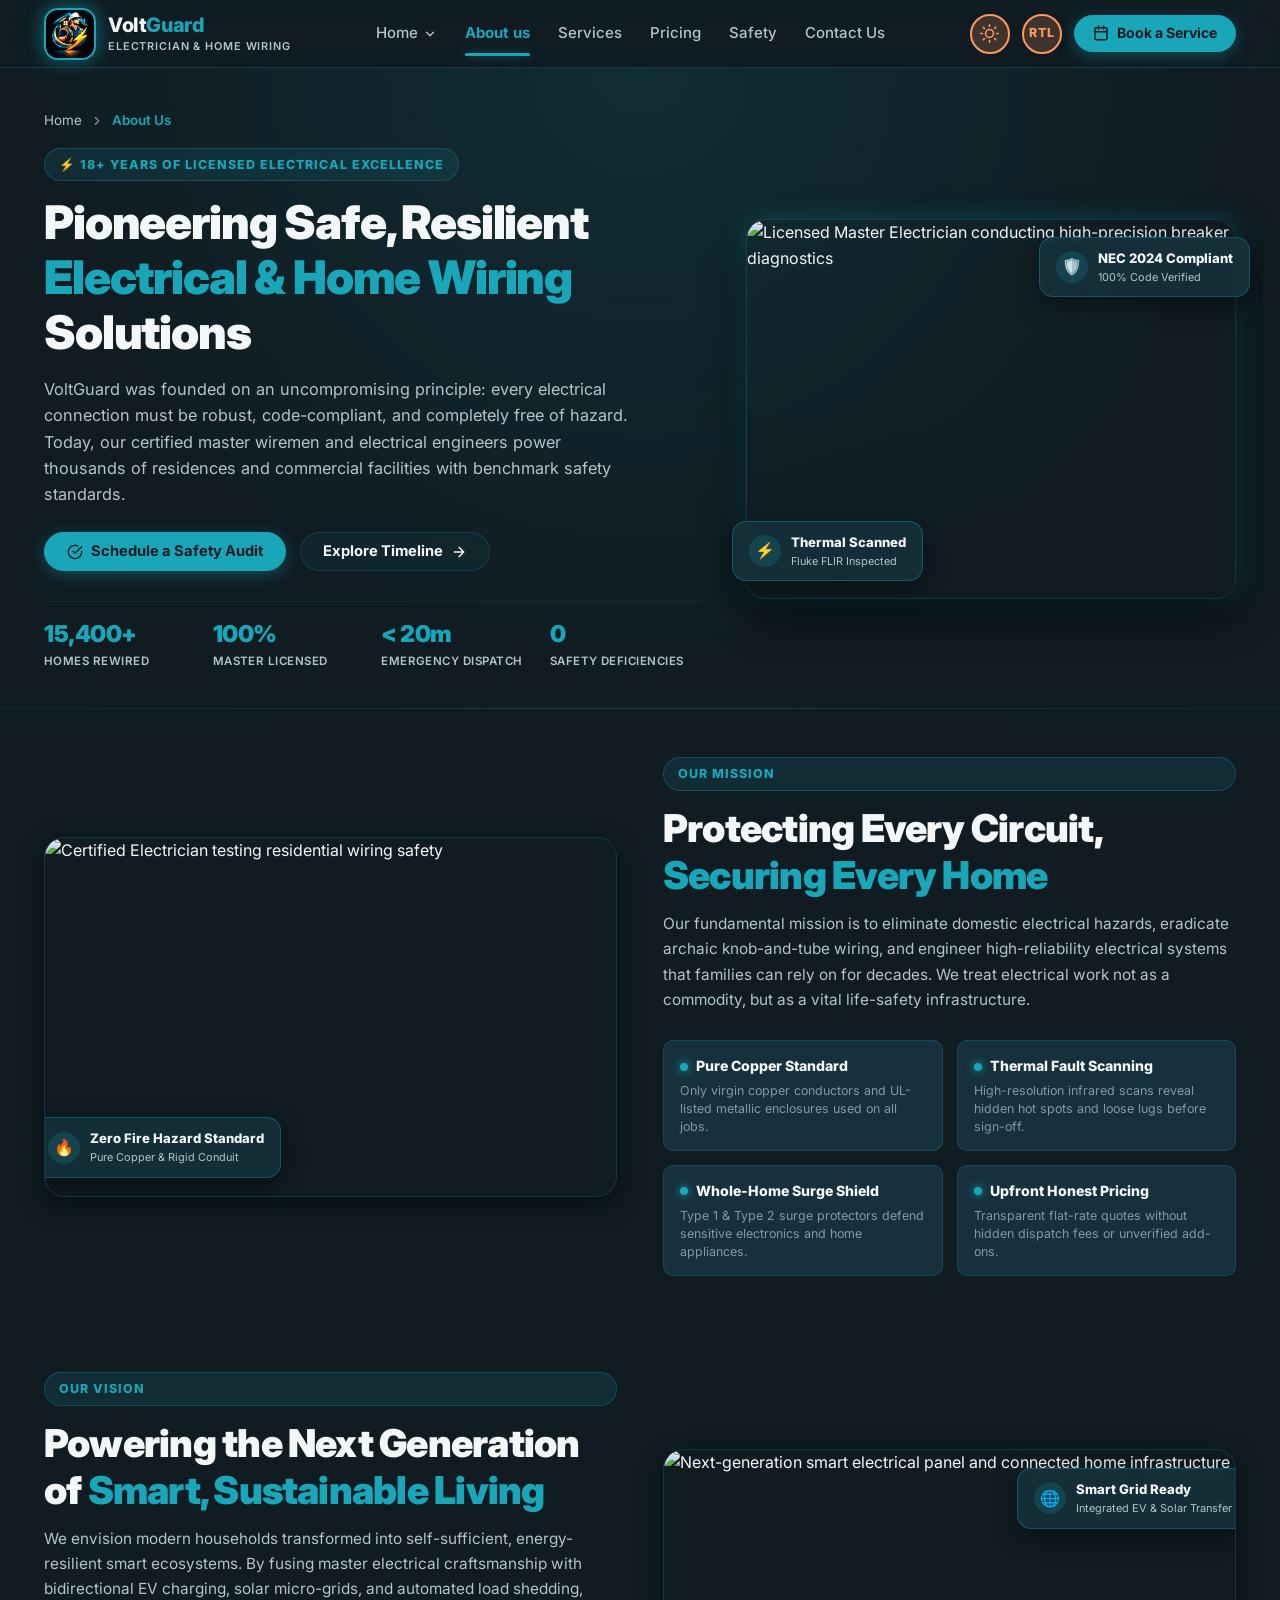
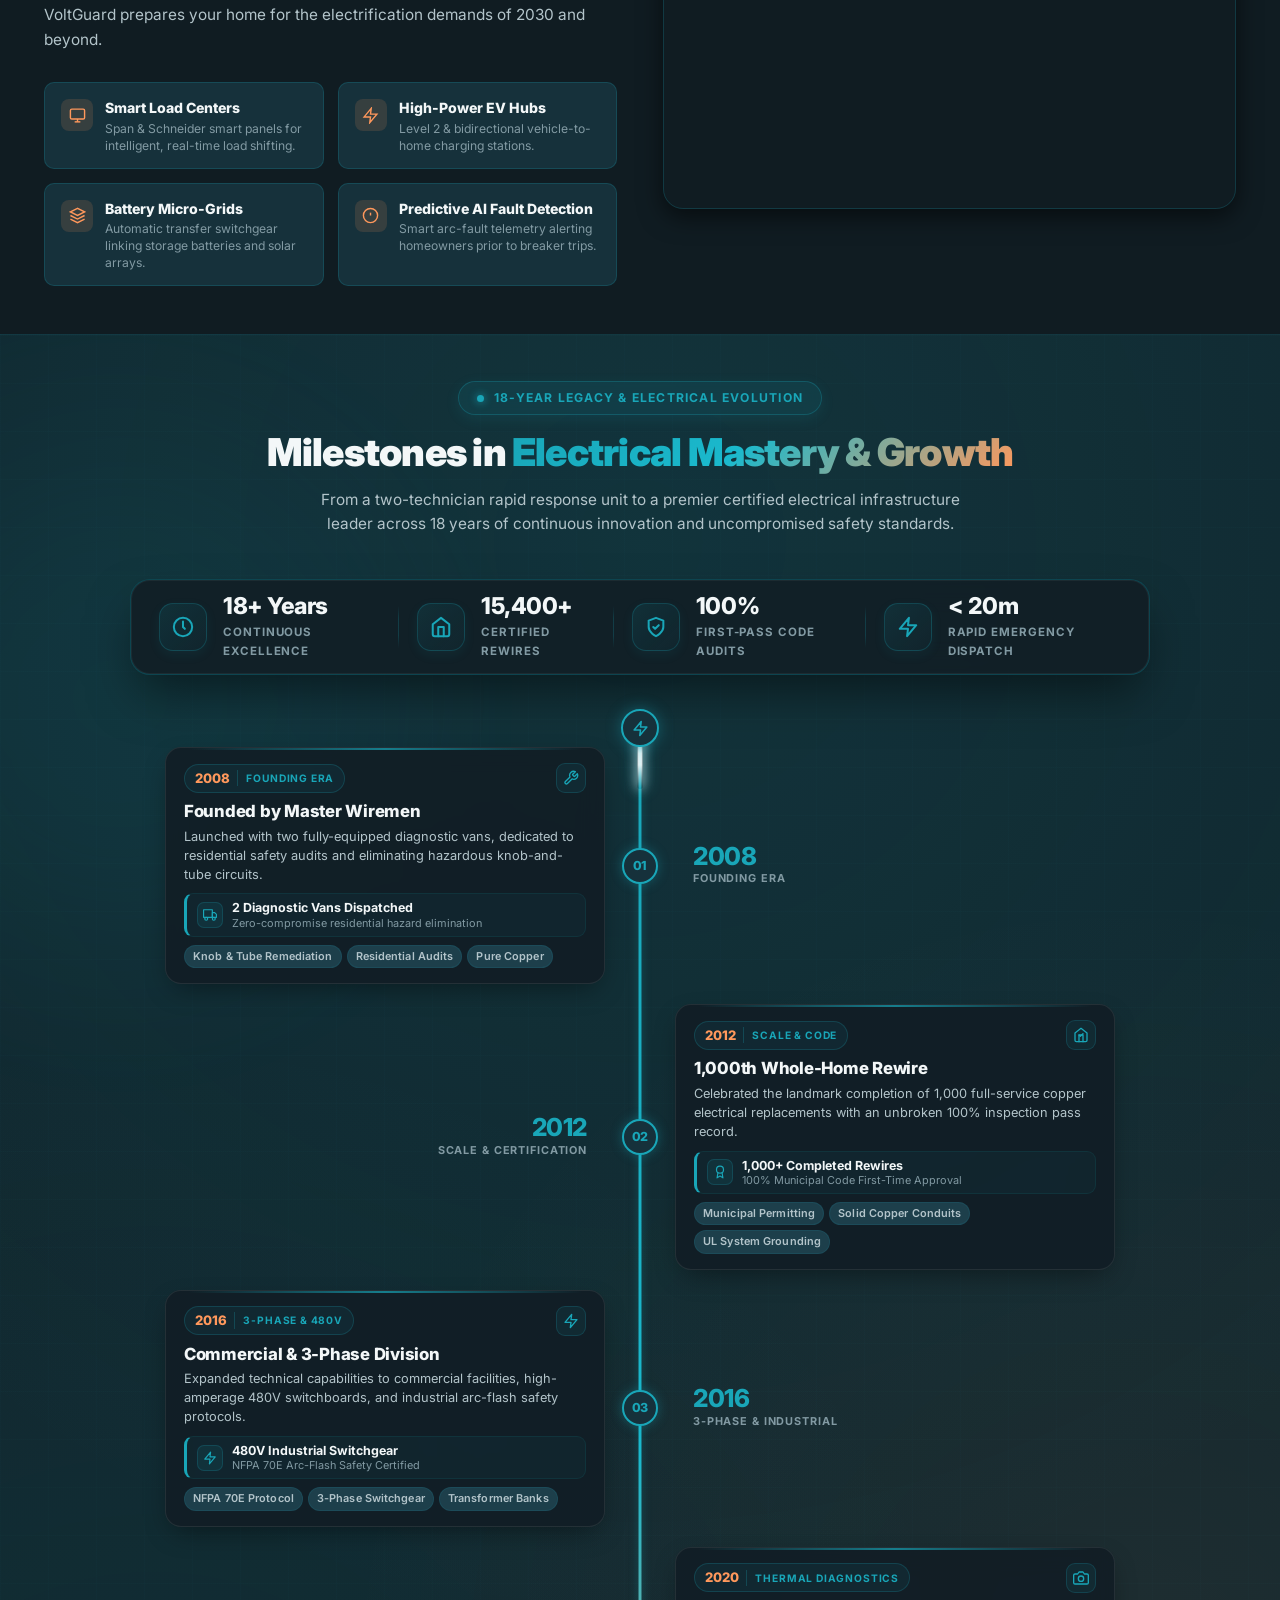
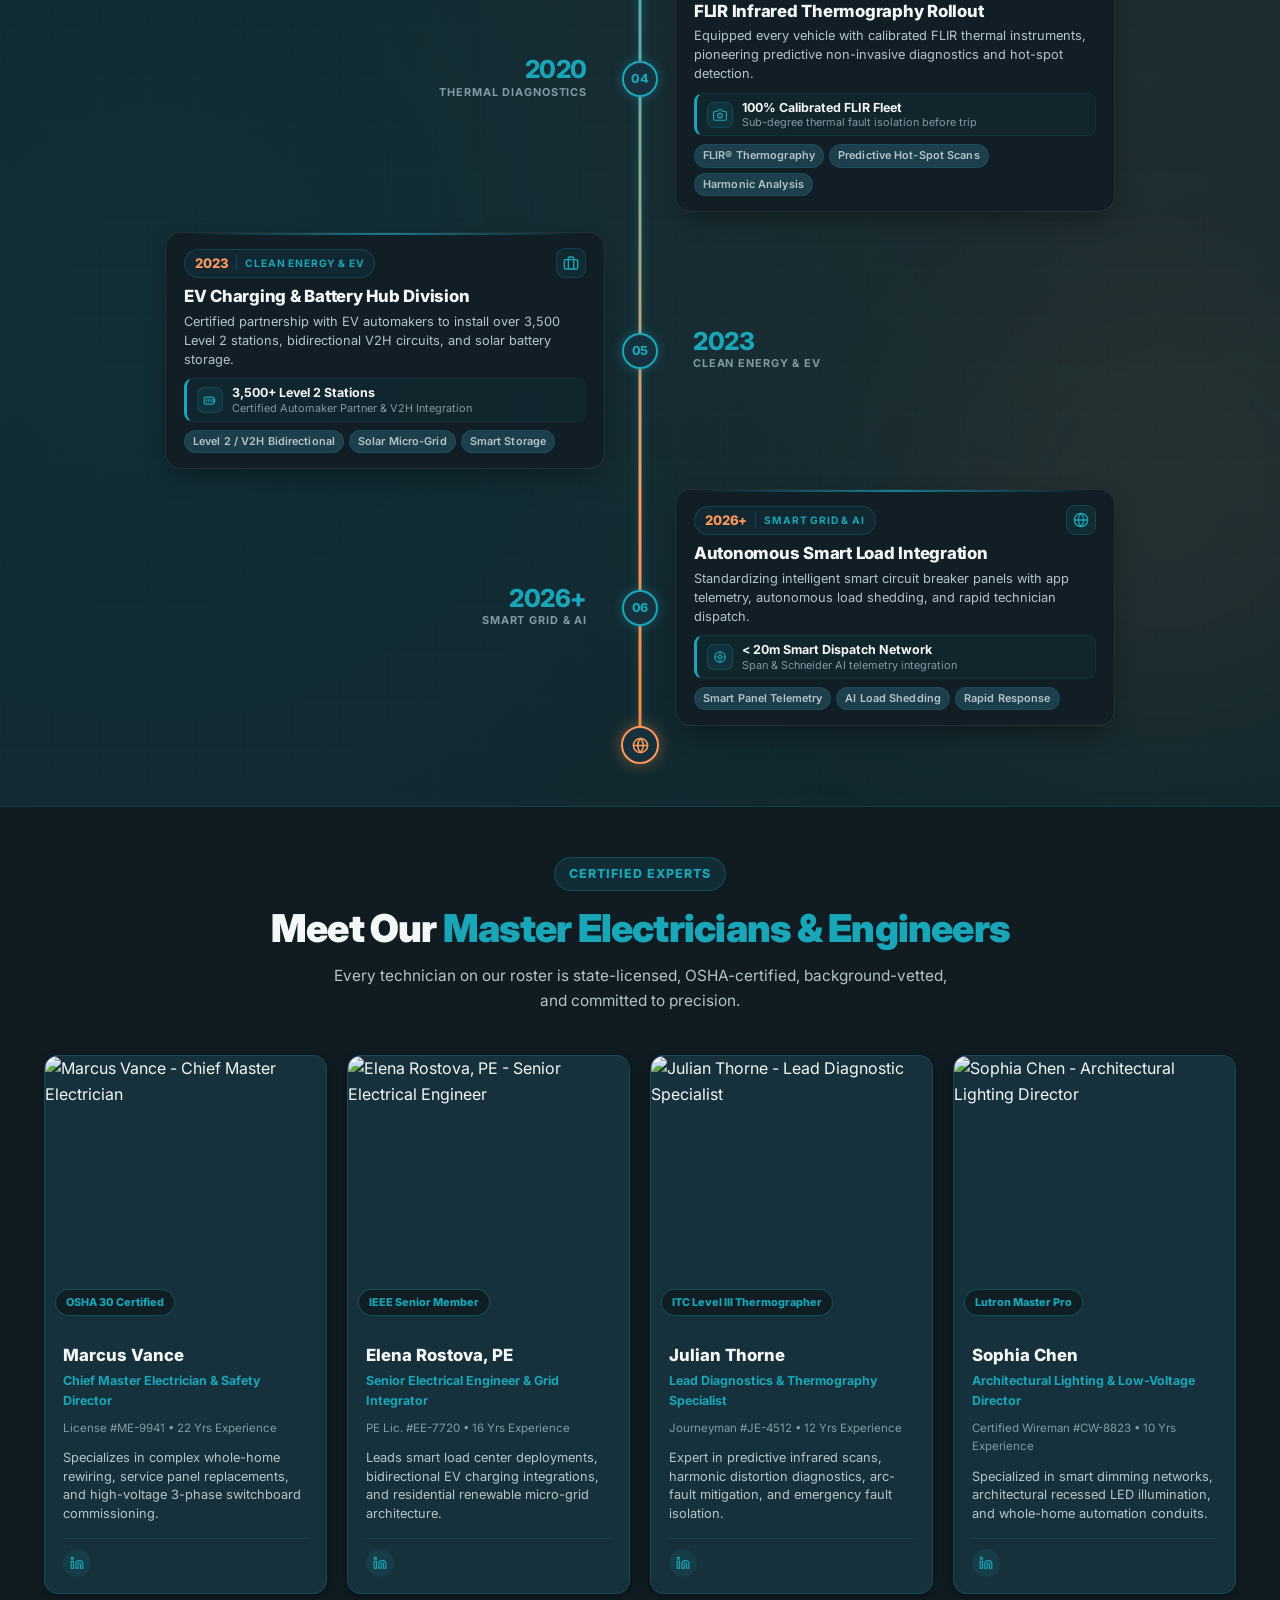
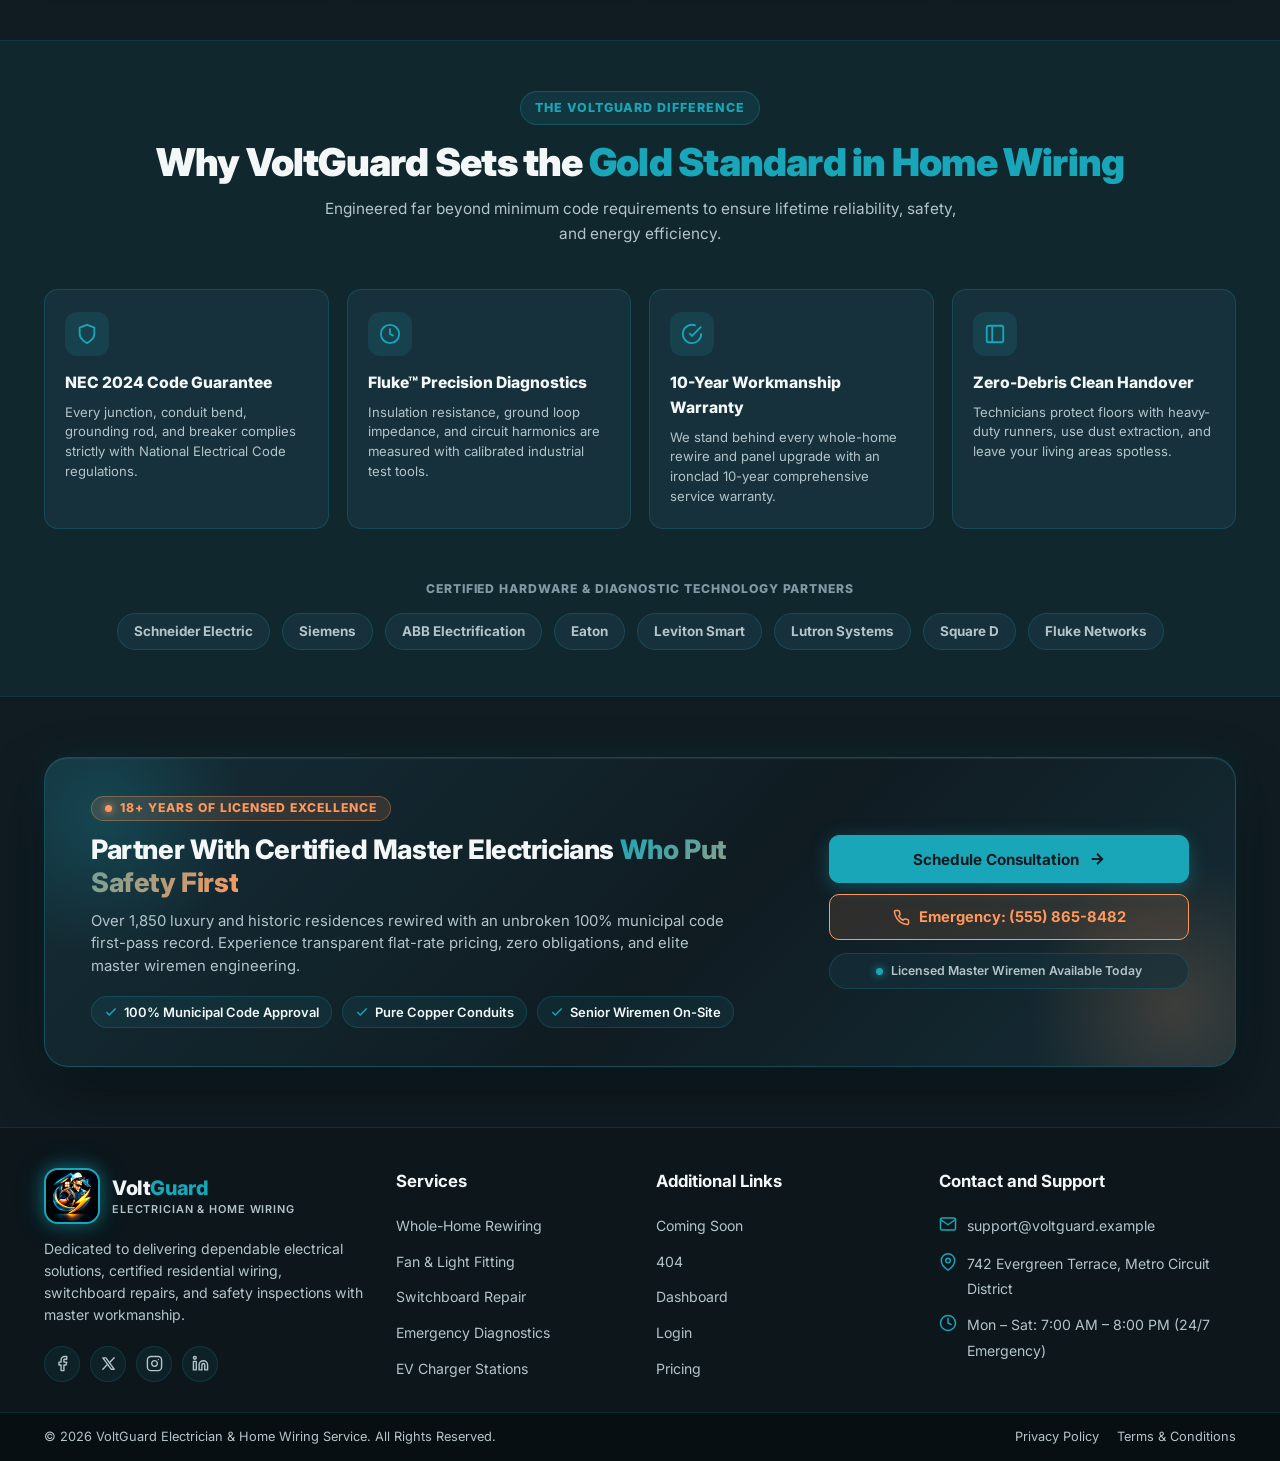
==== About.html @ a1c645b3 "Add files via upload" ====
﻿<!DOCTYPE html>
<html lang="en" data-theme="dark" dir="ltr">

<head>
  <meta charset="UTF-8">
  <meta name="viewport" content="width=device-width, initial-scale=1.0">
  <meta name="description"
    content="About VoltGuard Electrician &amp; Home Wiring Service. 18+ years of licensed excellence in whole-home rewiring, panel upgrades, EV chargers, and 24/7 emergency repair.">
  <meta name="keywords"
    content="About VoltGuard, certified electricians, home wiring experts, electrical timeline, master wiremen, electrical engineering team">
  <title>About Us | VoltGuard - Electrician &amp; Home Wiring Service</title>

  <!-- Google Fonts: Inter -->
  <link rel="preconnect" href="https://fonts.googleapis.com">
  <link rel="preconnect" href="https://fonts.gstatic.com" crossorigin>
  <link href="https://fonts.googleapis.com/css2?family=Inter:wght@300;400;500;600;700;800;900&display=swap"
    rel="stylesheet">

  <!-- Favicon -->
  <link rel="icon" type="image/png" href="logo.png">

  <!-- Core Stylesheet -->
  <link rel="stylesheet" href="About.css">
  <link rel="stylesheet" href="standard_header.css">
  <link rel="stylesheet" href="standard_cta.css">
  <link rel="stylesheet" href="standard_footer.css">
</head>

<body>

  <!-- ========================================================================
       PREMIUM SITE HEADER (Matching Home 1 & Home 2 Standards)
       - Left: Brand Logo & Identity
       - Middle: Nav Links (Home Dropdown, About us Active, Services, Pricing, Contact)
       - Right: Theme Toggle (40x40), RTL Button (40x40), Book a Service CTA
       ======================================================================== -->
  <header class="site-header" id="mainHeader">
    <div class="header-container header-layout">

      <!-- Left: Brand Logo & Identity -->
      <a href="index.html" class="brand-identity" aria-label="VoltGuard Electrician &amp; Home Wiring Service">
        <div class="brand-logo-symbol">
          <img src="logo.png" alt="VoltGuard Electrician &amp; Home Wiring Logo" class="brand-logo-img" width="52"
            height="52">
        </div>
        <div class="brand-text-block">
          <span class="brand-title">Volt<span>Guard</span></span>
          <span class="brand-subtitle">Electrician &amp; Home Wiring</span>
        </div>
      </a>

      <!-- Middle: Desktop Main Navigation -->
      <nav class="desktop-nav" aria-label="Main Navigation">
        <ul class="nav-list">

          <!-- 1. Home (Simple & Classy Dropdown Button) -->
          <li class="nav-item has-dropdown" id="homeDropdownParent">
            <button type="button" class="nav-link home-dropdown-trigger" id="homeDropdownButton"
              aria-expanded="false" aria-haspopup="true" aria-controls="homeDropdownMenu">
              <span>Home</span>
              <svg class="dropdown-chevron" viewBox="0 0 24 24" fill="none" stroke="currentColor" stroke-width="2.4"
                stroke-linecap="round" stroke-linejoin="round" aria-hidden="true">
                <polyline points="6 9 12 15 18 9"></polyline>
              </svg>
            </button>

            <!-- Simple Classy Home Dropdown Menu -->
            <div class="dropdown-menu classy-home-dropdown" id="homeDropdownMenu" role="menu"
              aria-labelledby="homeDropdownButton">
              <div class="dropdown-pointer" aria-hidden="true"></div>
              <ul class="dropdown-list">
                <li role="none">
                  <a href="index.html" class="dropdown-item" role="menuitem" data-homepage="1">
                    <div class="dropdown-item-symbol">
                      <svg viewBox="0 0 24 24" fill="none" stroke="currentColor" stroke-width="2" stroke-linecap="round"
                        stroke-linejoin="round" aria-hidden="true">
                        <path d="m3 9 9-7 9 7v11a2 2 0 0 1-2 2H5a2 2 0 0 1-2-2z" />
                        <polyline points="9 22 9 12 15 12 15 22" />
                      </svg>
                    </div>
                    <div class="dropdown-item-info">
                      <span class="dropdown-item-name">Home 1</span>
                      <span class="dropdown-item-caption">Residential Wiring</span>
                    </div>

                  </a>
                </li>
                <li role="none">
                  <a href="Home 2.html" class="dropdown-item" id="switchHome2Option" role="menuitem" data-homepage="2">
                    <div class="dropdown-item-symbol">
                      <svg viewBox="0 0 24 24" fill="none" stroke="currentColor" stroke-width="2" stroke-linecap="round"
                        stroke-linejoin="round" aria-hidden="true">
                        <polygon points="13 2 3 14 12 14 11 22 21 10 12 10 13 2" />
                      </svg>
                    </div>
                    <div class="dropdown-item-info">
                      <span class="dropdown-item-name">Home 2</span>
                      <span class="dropdown-item-caption">Commercial &amp; Auto</span>
                    </div>
                  </a>
                </li>
              </ul>
            </div>
          </li>

          <!-- 2. About us -->
          <li class="nav-item">
            <a href="About.html" class="nav-link active-page" aria-current="page">About us</a>
          </li>

          <!-- 3. Services -->
          <li class="nav-item">
            <a href="service.html" class="nav-link">Services</a>
          </li>

          <!-- 4. Pricing -->
          <li class="nav-item">
            <a href="pricing.html" class="nav-link">Pricing</a>
          </li>

          <!-- 5. Safety -->
          <li class="nav-item">
            <a href="safety.html" class="nav-link">Safety</a>
          </li>

          <!-- 6. Contact Us -->
          <li class="nav-item">
            <a href="contact.html" class="nav-link">Contact Us</a>
          </li>

        </ul>
      </nav>

      <!-- Right: Header Controls & Primary CTA -->
      <div class="header-actions">

        <!-- Theme Toggle (40x40 icon button) -->
        <button type="button" class="header-icon-btn theme-btn" id="themeToggleBtn" aria-label="Switch Theme"
          title="Toggle Theme (Dark / Light)">
          <!-- Sun Icon (Active in Dark mode) -->
          <svg class="theme-icon icon-sun" viewBox="0 0 24 24" fill="none" stroke="currentColor" stroke-width="2"
            stroke-linecap="round" stroke-linejoin="round" aria-hidden="true">
            <circle cx="12" cy="12" r="5"></circle>
            <line x1="12" y1="1" x2="12" y2="3"></line>
            <line x1="12" y1="21" x2="12" y2="23"></line>
            <line x1="4.22" y1="4.22" x2="5.64" y2="5.64"></line>
            <line x1="18.36" y1="18.36" x2="19.78" y2="19.78"></line>
            <line x1="1" y1="12" x2="3" y2="12"></line>
            <line x1="21" y1="12" x2="23" y2="12"></line>
            <line x1="4.22" y1="19.78" x2="5.64" y2="18.36"></line>
            <line x1="18.36" y1="5.64" x2="19.78" y2="4.22"></line>
          </svg>
          <!-- Moon Icon (Active in Light mode) -->
          <svg class="theme-icon icon-moon" viewBox="0 0 24 24" fill="none" stroke="currentColor" stroke-width="2"
            stroke-linecap="round" stroke-linejoin="round" aria-hidden="true">
            <path d="M21 12.79A9 9 0 1 1 11.21 3 7 7 0 0 0 21 12.79z"></path>
          </svg>
          <span class="sr-only">Toggle Theme</span>
        </button>

        <!-- RTL Toggle Button (40x40 size with secondary colour) -->
        <button type="button" class="header-icon-btn rtl-btn" id="rtlToggleBtn"
          aria-label="Toggle Right to Left direction" title="Toggle RTL / LTR layout">
          <span class="rtl-label">RTL</span>
          <span class="sr-only">Toggle RTL</span>
        </button>

        <!-- Book a Service Button (Primary Button) -->
        <a href="book-a-service.html" class="btn btn-primary header-cta-btn" id="bookServiceHeaderBtn">
          <svg width="16" height="16" viewBox="0 0 24 24" fill="none" stroke="currentColor" stroke-width="2.2"
            stroke-linecap="round" stroke-linejoin="round" aria-hidden="true">
            <rect x="3" y="4" width="18" height="18" rx="2" ry="2"></rect>
            <line x1="16" y1="2" x2="16" y2="6"></line>
            <line x1="8" y1="2" x2="8" y2="6"></line>
            <line x1="3" y1="10" x2="21" y2="10"></line>
          </svg>
          <span>Book a Service</span>
        </a>

        <!-- Mobile Menu Toggle Button (Hamburger) -->
        <button type="button" class="mobile-menu-btn" id="mobileMenuToggle" aria-label="Open navigation menu"
          aria-expanded="false" aria-controls="mobileDrawer">
          <span class="hamburger-bar"></span>
          <span class="hamburger-bar"></span>
          <span class="hamburger-bar"></span>
        </button>

      </div>
    </div>

    <!-- Mobile Navigation Drawer -->
    <div class="mobile-drawer-backdrop" id="mobileDrawerBackdrop" aria-hidden="true"></div>
    <div class="mobile-drawer" id="mobileDrawer" role="dialog" aria-modal="true" aria-label="Mobile Navigation Menu">
      <div class="mobile-drawer-header">
        <div class="brand-identity">
          <div class="brand-logo-symbol">
            <img src="logo.png" alt="VoltGuard Logo" class="brand-logo-img" width="46" height="46">
          </div>
          <div class="brand-text-block">
            <span class="brand-title">Volt<span>Guard</span></span>
            <span class="brand-subtitle">Electrician &amp; Home Wiring</span>
          </div>
        </div>
        <button type="button" class="mobile-close-btn" id="mobileDrawerClose" aria-label="Close navigation menu">
          <svg viewBox="0 0 24 24" fill="none" stroke="currentColor" stroke-width="2.2" stroke-linecap="round"
            stroke-linejoin="round" aria-hidden="true">
            <line x1="18" y1="6" x2="6" y2="18"></line>
            <line x1="6" y1="6" x2="18" y2="18"></line>
          </svg>
        </button>
      </div>

      <div class="mobile-drawer-body">
        <ul class="mobile-nav-list">

          <!-- Home Submenu Accordion -->
          <li class="mobile-nav-item mobile-accordion" id="mobileHomeAccordion">
            <button type="button" class="mobile-nav-link accordion-header" id="mobileHomeAccordionBtn"
              aria-expanded="false" aria-controls="mobileHomeAccordionContent">
              <span>Home</span>
              <svg class="mobile-chevron" viewBox="0 0 24 24" fill="none" stroke="currentColor" stroke-width="2.2"
                stroke-linecap="round" stroke-linejoin="round" aria-hidden="true">
                <polyline points="6 9 12 15 18 9"></polyline>
              </svg>
            </button>
            <div class="mobile-accordion-content" id="mobileHomeAccordionContent">
              <a href="index.html" class="mobile-sublink" data-homepage="1">
                <span>Home 1 (Residential Wiring)</span>
              </a>
              <a href="Home 2.html" class="mobile-sublink" data-homepage="2">
                <span>Home 2 (Commercial &amp; Auto)</span>
              </a>
            </div>
          </li>

          <li class="mobile-nav-item">
            <a href="About.html" class="mobile-nav-link active-page" aria-current="page">About us</a>
          </li>

          <li class="mobile-nav-item">
            <a href="service.html" class="mobile-nav-link">Services</a>
          </li>

          <li class="mobile-nav-item">
            <a href="pricing.html" class="mobile-nav-link">Pricing</a>
          </li>

          <li class="mobile-nav-item">
            <a href="safety.html" class="mobile-nav-link">Safety</a>
          </li>

          <li class="mobile-nav-item">
            <a href="contact.html" class="mobile-nav-link">Contact Us</a>
          </li>

        </ul>

        <!-- Mobile Controls -->
        <div class="mobile-controls-row">
          <button type="button" class="mobile-control-item" id="mobileThemeToggleBtn">
            <span class="control-text" id="mobileThemeLabel">Light Mode</span>
          </button>
          <button type="button" class="mobile-control-item" id="mobileRtlToggleBtn">
            <span class="control-text" id="mobileRtlLabel">Switch to RTL</span>
          </button>
        </div>

        <!-- Mobile CTA -->
        <div class="mobile-ctas-container">
          <a href="book-a-service.html" class="btn btn-primary btn-block">
            <svg width="16" height="16" viewBox="0 0 24 24" fill="none" stroke="currentColor" stroke-width="2.2"
              stroke-linecap="round" stroke-linejoin="round" aria-hidden="true" style="margin-right: 6px;">
              <rect x="3" y="4" width="18" height="18" rx="2" ry="2"></rect>
              <line x1="16" y1="2" x2="16" y2="6"></line>
              <line x1="8" y1="2" x2="8" y2="6"></line>
              <line x1="3" y1="10" x2="21" y2="10"></line>
            </svg>
            <span>Book a Service</span>
          </a>
        </div>
      </div>
    </div>
  </header>

  <main id="mainContent">

    <!-- ========================================================================
         SECTION 1: PREMIUM ABOUT HERO BANNER
         - Breadcrumbs & Verification Badge
         - Compelling Headline & Narrative
         - Quick Live Stats Strip
         - Master Stage with Floating Glass Accents
         ======================================================================== -->
    <section class="about-hero-section" id="aboutHero" aria-label="About VoltGuard Electrical">
      <div class="about-container">

        <!-- Breadcrumbs -->
        <nav class="breadcrumb-nav" aria-label="Breadcrumb">
          <a href="index.html" class="breadcrumb-link">Home</a>
          <svg class="breadcrumb-chevron" viewBox="0 0 24 24" fill="none" stroke="currentColor" stroke-width="2"
            stroke-linecap="round" stroke-linejoin="round" aria-hidden="true">
            <polyline points="9 18 15 12 9 6"></polyline>
          </svg>
          <span class="breadcrumb-current">About Us</span>
        </nav>

        <div class="about-hero-grid">

          <!-- Left: Hero Text & Metrics -->
          <div class="about-hero-content">
            <div class="section-badge">
              <span>⚡ 18+ YEARS OF LICENSED ELECTRICAL EXCELLENCE</span>
            </div>

            <h1 class="about-hero-title">
              Pioneering Safe, Resilient <span>Electrical &amp; Home Wiring</span> Solutions
            </h1>

            <p class="about-hero-desc">
              VoltGuard was founded on an uncompromising principle: every electrical connection must be robust,
              code-compliant,
              and completely free of hazard. Today, our certified master wiremen and electrical engineers power
              thousands
              of residences and commercial facilities with benchmark safety standards.
            </p>

            <div class="about-hero-actions">
              <button type="button" class="btn btn-primary open-quote-modal-btn">
                <svg width="16" height="16" viewBox="0 0 24 24" fill="none" stroke="currentColor" stroke-width="2"
                  stroke-linecap="round" stroke-linejoin="round">
                  <path d="M22 11.08V12a10 10 0 1 1-5.93-9.14"></path>
                  <polyline points="22 4 12 14.01 9 11.01"></polyline>
                </svg>
                <span>Schedule a Safety Audit</span>
              </button>

              <a href="#timeline" class="btn btn-outline">
                <span>Explore Timeline</span>
                <svg width="16" height="16" viewBox="0 0 24 24" fill="none" stroke="currentColor" stroke-width="2"
                  stroke-linecap="round" stroke-linejoin="round">
                  <line x1="5" y1="12" x2="19" y2="12"></line>
                  <polyline points="12 5 19 12 12 19"></polyline>
                </svg>
              </a>
            </div>

            <!-- Stats Strip in Hero -->
            <div class="about-stats-strip">
              <div class="stat-item-box">
                <span class="stat-number">15,400+</span>
                <span class="stat-label">Homes Rewired</span>
              </div>
              <div class="stat-item-box">
                <span class="stat-number">100%</span>
                <span class="stat-label">Master Licensed</span>
              </div>
              <div class="stat-item-box">
                <span class="stat-number">&lt; 20m</span>
                <span class="stat-label">Emergency Dispatch</span>
              </div>
              <div class="stat-item-box">
                <span class="stat-number">0</span>
                <span class="stat-label">Safety Deficiencies</span>
              </div>
            </div>
          </div>

          <!-- Right: Visual Stage -->
          <div class="hero-visual-stage">
            <div class="visual-image-card">
              <img src="https://images.unsplash.com/photo-1621905251189-08b45d6a269e?auto=format&fit=crop&w=1000&q=85"
                alt="Licensed Master Electrician conducting high-precision breaker diagnostics" loading="eager"
                onerror="this.onerror=null; this.src='https://images.unsplash.com/photo-1581092160607-ee22621dd758?auto=format&fit=crop&w=1000&q=85';">
              <div class="visual-glass-overlay"></div>
            </div>

            <!-- Floating Glass Badges -->
            <div class="floating-glass-badge badge-top-right">
              <div class="badge-icon-box">🛡️</div>
              <div>
                <div class="badge-title-txt">NEC 2024 Compliant</div>
                <div class="badge-sub-txt">100% Code Verified</div>
              </div>
            </div>

            <div class="floating-glass-badge badge-bottom-left">
              <div class="badge-icon-box">⚡</div>
              <div>
                <div class="badge-title-txt">Thermal Scanned</div>
                <div class="badge-sub-txt">Fluke FLIR Inspected</div>
              </div>
            </div>

          </div>

        </div>
      </div>
    </section>

    <!-- ========================================================================
         SECTION 2: OUR MISSION (Left Image, Right Paratext Content)
         ======================================================================== -->
    <section class="mission-section" id="missionSection" aria-label="Our Mission">
      <div class="about-container">
        <div class="two-col-layout-grid">

          <!-- Left: Image Card -->
          <div class="side-image-wrap">
            <img src="https://images.unsplash.com/photo-1581092160607-ee22621dd758?auto=format&fit=crop&w=900&q=80"
              alt="Certified Electrician testing residential wiring safety" loading="lazy">
            <div class="floating-glass-badge badge-bottom-left">
              <div class="badge-icon-box">🔥</div>
              <div>
                <div class="badge-title-txt">Zero Fire Hazard Standard</div>
                <div class="badge-sub-txt">Pure Copper &amp; Rigid Conduit</div>
              </div>
            </div>
          </div>

          <!-- Right: Paratext Content -->
          <div class="side-content-wrap">
            <div class="section-badge">
              <span>OUR MISSION</span>
            </div>
            <h2 class="section-heading">
              Protecting Every Circuit, <span>Securing Every Home</span>
            </h2>
            <p class="content-lead-para">
              Our fundamental mission is to eliminate domestic electrical hazards, eradicate archaic knob-and-tube
              wiring,
              and engineer high-reliability electrical systems that families can rely on for decades. We treat
              electrical
              work not as a commodity, but as a vital life-safety infrastructure.
            </p>

            <!-- 4 Mission Check Cards -->
            <div class="feature-points-list">
              <div class="feature-point-card">
                <div class="point-header">
                  <span class="point-icon-dot"></span>
                  <span class="point-title">Pure Copper Standard</span>
                </div>
                <p class="point-desc">Only virgin copper conductors and UL-listed metallic enclosures used on all jobs.
                </p>
              </div>

              <div class="feature-point-card">
                <div class="point-header">
                  <span class="point-icon-dot"></span>
                  <span class="point-title">Thermal Fault Scanning</span>
                </div>
                <p class="point-desc">High-resolution infrared scans reveal hidden hot spots and loose lugs before
                  sign-off.</p>
              </div>

              <div class="feature-point-card">
                <div class="point-header">
                  <span class="point-icon-dot"></span>
                  <span class="point-title">Whole-Home Surge Shield</span>
                </div>
                <p class="point-desc">Type 1 &amp; Type 2 surge protectors defend sensitive electronics and home
                  appliances.</p>
              </div>

              <div class="feature-point-card">
                <div class="point-header">
                  <span class="point-icon-dot"></span>
                  <span class="point-title">Upfront Honest Pricing</span>
                </div>
                <p class="point-desc">Transparent flat-rate quotes without hidden dispatch fees or unverified add-ons.
                </p>
              </div>
            </div>
          </div>

        </div>
      </div>
    </section>

    <!-- ========================================================================
         SECTION 3: OUR VISION (Left Paratext Content, Right Image)
         ======================================================================== -->
    <section class="vision-section" id="visionSection" aria-label="Our Vision">
      <div class="about-container">
        <div class="two-col-layout-grid">

          <!-- Left: Paratext Content -->
          <div class="side-content-wrap">
            <div class="section-badge">
              <span>OUR VISION</span>
            </div>
            <h2 class="section-heading">
              Powering the Next Generation of <span>Smart, Sustainable Living</span>
            </h2>
            <p class="content-lead-para">
              We envision modern households transformed into self-sufficient, energy-resilient smart ecosystems.
              By fusing master electrical craftsmanship with bidirectional EV charging, solar micro-grids, and automated
              load shedding, VoltGuard prepares your home for the electrification demands of 2030 and beyond.
            </p>

            <!-- 4 Vision Pillar Cards -->
            <div class="vision-pillars-grid">
              <div class="vision-pillar-item">
                <div class="pillar-icon-box">
                  <svg viewBox="0 0 24 24" fill="none" stroke="currentColor" stroke-width="2">
                    <rect x="2" y="3" width="20" height="14" rx="2" ry="2"></rect>
                    <line x1="8" y1="21" x2="16" y2="21"></line>
                    <line x1="12" y1="17" x2="12" y2="21"></line>
                  </svg>
                </div>
                <div class="pillar-content-text">
                  <span class="pillar-title">Smart Load Centers</span>
                  <span class="pillar-desc">Span &amp; Schneider smart panels for intelligent, real-time load
                    shifting.</span>
                </div>
              </div>

              <div class="vision-pillar-item">
                <div class="pillar-icon-box">
                  <svg viewBox="0 0 24 24" fill="none" stroke="currentColor" stroke-width="2">
                    <path d="M13 2L3 14h9l-1 8 10-12h-9l1-8z"></path>
                  </svg>
                </div>
                <div class="pillar-content-text">
                  <span class="pillar-title">High-Power EV Hubs</span>
                  <span class="pillar-desc">Level 2 &amp; bidirectional vehicle-to-home charging stations.</span>
                </div>
              </div>

              <div class="vision-pillar-item">
                <div class="pillar-icon-box">
                  <svg viewBox="0 0 24 24" fill="none" stroke="currentColor" stroke-width="2">
                    <polygon points="12 2 2 7 12 12 22 7 12 2"></polygon>
                    <polyline points="2 17 12 22 22 17"></polyline>
                    <polyline points="2 12 12 17 22 12"></polyline>
                  </svg>
                </div>
                <div class="pillar-content-text">
                  <span class="pillar-title">Battery Micro-Grids</span>
                  <span class="pillar-desc">Automatic transfer switchgear linking storage batteries and solar
                    arrays.</span>
                </div>
              </div>

              <div class="vision-pillar-item">
                <div class="pillar-icon-box">
                  <svg viewBox="0 0 24 24" fill="none" stroke="currentColor" stroke-width="2">
                    <circle cx="12" cy="12" r="10"></circle>
                    <line x1="12" y1="8" x2="12" y2="12"></line>
                    <line x1="12" y1="16" x2="12.01" y2="16"></line>
                  </svg>
                </div>
                <div class="pillar-content-text">
                  <span class="pillar-title">Predictive AI Fault Detection</span>
                  <span class="pillar-desc">Smart arc-fault telemetry alerting homeowners prior to breaker trips.</span>
                </div>
              </div>
            </div>
          </div>

          <!-- Right: Image Card -->
          <div class="side-image-wrap">
            <img src="https://images.unsplash.com/photo-1558494949-ef010cbdcc31?auto=format&fit=crop&w=900&q=80"
              alt="Next-generation smart electrical panel and connected home infrastructure" loading="lazy">
            <div class="floating-glass-badge badge-top-right">
              <div class="badge-icon-box">🌐</div>
              <div>
                <div class="badge-title-txt">Smart Grid Ready</div>
                <div class="badge-sub-txt">Integrated EV &amp; Solar Transfer</div>
              </div>
            </div>
          </div>

        </div>
      </div>
    </section>

    <!-- ========================================================================
         SECTION 4: SUCCESS TIMELINE OF ELECTRICIAN & HOME WIRING SERVICE (PREMIUM REDESIGN)
         - Illuminated Conduit Spine with Traveling Pulse & Directional Connectors
         - Rich Milestone Cards with Key Achievement Callouts & Technology Chips
         - Executive Historical Metrics Ribbon
         - Fully Responsive, Light & Dark Theme Optimized, RTL Fully Compatible
         ======================================================================== -->
    <section class="timeline-section" id="timeline" aria-label="Our Success Timeline">
      <!-- Ambient Electrical Glow Orbs -->
      <div class="timeline-ambient-glow glow-cyan" aria-hidden="true"></div>
      <div class="timeline-ambient-glow glow-amber" aria-hidden="true"></div>

      <div class="about-container">

        <div class="section-intro-center">
          <div class="section-badge timeline-highlight-badge">
            <span class="badge-pulse-dot"></span>
            <span class="badge-label-text">18-YEAR LEGACY &amp; ELECTRICAL EVOLUTION</span>
          </div>
          <h2 class="section-heading">
            Milestones in <span class="gradient-text-electric">Electrical Mastery &amp; Growth</span>
          </h2>
          <p class="section-subtitle">
            From a two-technician rapid response unit to a premier certified electrical infrastructure leader across 18
            years of continuous innovation and uncompromised safety standards.
          </p>
        </div>

        <!-- Executive Timeline Metrics Ribbon -->
        <div class="timeline-overview-strip" aria-label="Historical Summary Metrics">
          <div class="overview-stat-item">
            <div class="stat-icon-wrap">
              <svg viewBox="0 0 24 24" fill="none" stroke="currentColor" stroke-width="2.2" stroke-linecap="round" stroke-linejoin="round">
                <circle cx="12" cy="12" r="10"></circle>
                <polyline points="12 6 12 12 14 14"></polyline>
              </svg>
            </div>
            <div class="stat-text-wrap">
              <span class="overview-stat-val">18+ Years</span>
              <span class="overview-stat-lbl">Continuous Excellence</span>
            </div>
          </div>

          <div class="overview-stat-divider" aria-hidden="true"></div>

          <div class="overview-stat-item">
            <div class="stat-icon-wrap">
              <svg viewBox="0 0 24 24" fill="none" stroke="currentColor" stroke-width="2.2" stroke-linecap="round" stroke-linejoin="round">
                <path d="m3 9 9-7 9 7v11a2 2 0 0 1-2 2H5a2 2 0 0 1-2-2z"></path>
                <polyline points="9 22 9 12 15 12 15 22"></polyline>
              </svg>
            </div>
            <div class="stat-text-wrap">
              <span class="overview-stat-val">15,400+</span>
              <span class="overview-stat-lbl">Certified Rewires</span>
            </div>
          </div>

          <div class="overview-stat-divider" aria-hidden="true"></div>

          <div class="overview-stat-item">
            <div class="stat-icon-wrap">
              <svg viewBox="0 0 24 24" fill="none" stroke="currentColor" stroke-width="2.2" stroke-linecap="round" stroke-linejoin="round">
                <path d="M12 22s8-4 8-10V5l-8-3-8 3v7c0 6 8 10 8 10z"></path>
                <polyline points="9 12 11 14 15 10"></polyline>
              </svg>
            </div>
            <div class="stat-text-wrap">
              <span class="overview-stat-val">100%</span>
              <span class="overview-stat-lbl">First-Pass Code Audits</span>
            </div>
          </div>

          <div class="overview-stat-divider" aria-hidden="true"></div>

          <div class="overview-stat-item">
            <div class="stat-icon-wrap">
              <svg viewBox="0 0 24 24" fill="none" stroke="currentColor" stroke-width="2.2" stroke-linecap="round" stroke-linejoin="round">
                <polygon points="13 2 3 14 12 14 11 22 21 10 12 10 13 2"></polygon>
              </svg>
            </div>
            <div class="stat-text-wrap">
              <span class="overview-stat-val">&lt; 20m</span>
              <span class="overview-stat-lbl">Rapid Emergency Dispatch</span>
            </div>
          </div>
        </div>

        <div class="timeline-track-wrapper timeline-vertical-compact">
          <!-- Terminal Origin Cap (Top of Vertical Line) -->
          <div class="timeline-terminal terminal-start" title="Timeline Origin: 2008" aria-hidden="true">
            <div class="terminal-core-svg">
              <svg viewBox="0 0 24 24" fill="none" stroke="currentColor" stroke-width="2.2" stroke-linecap="round" stroke-linejoin="round">
                <polygon points="13 2 3 14 12 14 11 22 21 10 12 10 13 2"></polygon>
              </svg>
            </div>
          </div>

          <ul class="timeline-nodes-list">

            <!-- Milestone 1: 2008 (Left Card) -->
            <li class="timeline-node-item node-stage-origin">
              <div class="timeline-card-box card-stage-origin">
                <div class="card-glow-edge"></div>
                <div class="card-header-bar">
                  <div class="milestone-year-badge">
                    <span class="badge-year">2008</span>
                    <span class="badge-phase">FOUNDING ERA</span>
                  </div>
                  <div class="milestone-icon-pill" title="Founding &amp; Diagnostics">
                    <svg viewBox="0 0 24 24" fill="none" stroke="currentColor" stroke-width="2" stroke-linecap="round" stroke-linejoin="round">
                      <path d="M14.7 6.3a1 1 0 0 0 0 1.4l1.6 1.6a1 1 0 0 0 1.4 0l3.77-3.77a6 6 0 0 1-7.94 7.94l-6.91 6.91a2.12 2.12 0 0 1-3-3l6.91-6.91a6 6 0 0 1 7.94-7.94l-3.76 3.76z"></path>
                    </svg>
                  </div>
                </div>

                <h3 class="milestone-title">Founded by Master Wiremen</h3>
                <p class="milestone-desc">
                  Launched with two fully-equipped diagnostic vans, dedicated to residential safety audits and eliminating hazardous knob-and-tube circuits.
                </p>

                <div class="milestone-highlight-metric">
                  <div class="metric-icon-badge">
                    <svg viewBox="0 0 24 24" fill="none" stroke="currentColor" stroke-width="2" stroke-linecap="round" stroke-linejoin="round">
                      <rect x="1" y="3" width="15" height="13"></rect>
                      <polygon points="16 8 20 8 23 11 23 16 16 16 16 8"></polygon>
                      <circle cx="5.5" cy="18.5" r="2.5"></circle>
                      <circle cx="18.5" cy="18.5" r="2.5"></circle>
                    </svg>
                  </div>
                  <div class="metric-details">
                    <span class="metric-strong">2 Diagnostic Vans Dispatched</span>
                    <span class="metric-sub">Zero-compromise residential hazard elimination</span>
                  </div>
                </div>

                <div class="milestone-tech-tags">
                  <span class="tech-chip">Knob &amp; Tube Remediation</span>
                  <span class="tech-chip">Residential Audits</span>
                  <span class="tech-chip">Pure Copper</span>
                </div>
              </div>

              <!-- Center Vertical Line Marker Node -->
              <div class="timeline-center-marker">
                <div class="marker-pulse-node">01</div>
              </div>

              <!-- Balanced Opposite Timestamp -->
              <div class="timeline-date-stamp date-stamp-right">
                <span class="stamp-year">2008</span>
                <span class="stamp-phase">Founding Era</span>
              </div>
            </li>

            <!-- Milestone 2: 2012 (Right Card) -->
            <li class="timeline-node-item node-stage-scale">
              <!-- Balanced Opposite Timestamp -->
              <div class="timeline-date-stamp date-stamp-left">
                <span class="stamp-year">2012</span>
                <span class="stamp-phase">Scale &amp; Certification</span>
              </div>

              <!-- Center Vertical Line Marker Node -->
              <div class="timeline-center-marker">
                <div class="marker-pulse-node">02</div>
              </div>

              <div class="timeline-card-box card-stage-scale">
                <div class="card-glow-edge"></div>
                <div class="card-header-bar">
                  <div class="milestone-year-badge">
                    <span class="badge-year">2012</span>
                    <span class="badge-phase">SCALE &amp; CODE</span>
                  </div>
                  <div class="milestone-icon-pill" title="1,000 Homes Rewired">
                    <svg viewBox="0 0 24 24" fill="none" stroke="currentColor" stroke-width="2" stroke-linecap="round" stroke-linejoin="round">
                      <path d="m3 9 9-7 9 7v11a2 2 0 0 1-2 2H5a2 2 0 0 1-2-2z"></path>
                      <polyline points="9 22 9 12 15 12 15 22"></polyline>
                      <path d="M9 12l2 2 4-4"></path>
                    </svg>
                  </div>
                </div>

                <h3 class="milestone-title">1,000th Whole-Home Rewire</h3>
                <p class="milestone-desc">
                  Celebrated the landmark completion of 1,000 full-service copper electrical replacements with an unbroken 100% inspection pass record.
                </p>

                <div class="milestone-highlight-metric">
                  <div class="metric-icon-badge">
                    <svg viewBox="0 0 24 24" fill="none" stroke="currentColor" stroke-width="2" stroke-linecap="round" stroke-linejoin="round">
                      <circle cx="12" cy="8" r="6"></circle>
                      <path d="M15.477 12.89 17 22l-5-3-5 3 1.523-9.11"></path>
                    </svg>
                  </div>
                  <div class="metric-details">
                    <span class="metric-strong">1,000+ Completed Rewires</span>
                    <span class="metric-sub">100% Municipal Code First-Time Approval</span>
                  </div>
                </div>

                <div class="milestone-tech-tags">
                  <span class="tech-chip">Municipal Permitting</span>
                  <span class="tech-chip">Solid Copper Conduits</span>
                  <span class="tech-chip">UL System Grounding</span>
                </div>
              </div>
            </li>

            <!-- Milestone 3: 2016 (Left Card) -->
            <li class="timeline-node-item node-stage-industrial">
              <div class="timeline-card-box card-stage-industrial">
                <div class="card-glow-edge"></div>
                <div class="card-header-bar">
                  <div class="milestone-year-badge">
                    <span class="badge-year">2016</span>
                    <span class="badge-phase">3-PHASE &amp; 480V</span>
                  </div>
                  <div class="milestone-icon-pill" title="Commercial High Voltage">
                    <svg viewBox="0 0 24 24" fill="none" stroke="currentColor" stroke-width="2" stroke-linecap="round" stroke-linejoin="round">
                      <polygon points="13 2 3 14 12 14 11 22 21 10 12 10 13 2"></polygon>
                    </svg>
                  </div>
                </div>

                <h3 class="milestone-title">Commercial &amp; 3-Phase Division</h3>
                <p class="milestone-desc">
                  Expanded technical capabilities to commercial facilities, high-amperage 480V switchboards, and industrial arc-flash safety protocols.
                </p>

                <div class="milestone-highlight-metric">
                  <div class="metric-icon-badge">
                    <svg viewBox="0 0 24 24" fill="none" stroke="currentColor" stroke-width="2" stroke-linecap="round" stroke-linejoin="round">
                      <polygon points="13 2 3 14 12 14 11 22 21 10 12 10 13 2"></polygon>
                    </svg>
                  </div>
                  <div class="metric-details">
                    <span class="metric-strong">480V Industrial Switchgear</span>
                    <span class="metric-sub">NFPA 70E Arc-Flash Safety Certified</span>
                  </div>
                </div>

                <div class="milestone-tech-tags">
                  <span class="tech-chip">NFPA 70E Protocol</span>
                  <span class="tech-chip">3-Phase Switchgear</span>
                  <span class="tech-chip">Transformer Banks</span>
                </div>
              </div>

              <!-- Center Vertical Line Marker Node -->
              <div class="timeline-center-marker">
                <div class="marker-pulse-node">03</div>
              </div>

              <!-- Balanced Opposite Timestamp -->
              <div class="timeline-date-stamp date-stamp-right">
                <span class="stamp-year">2016</span>
                <span class="stamp-phase">3-Phase &amp; Industrial</span>
              </div>
            </li>

            <!-- Milestone 4: 2020 (Right Card) -->
            <li class="timeline-node-item node-stage-thermal">
              <!-- Balanced Opposite Timestamp -->
              <div class="timeline-date-stamp date-stamp-left">
                <span class="stamp-year">2020</span>
                <span class="stamp-phase">Thermal Diagnostics</span>
              </div>

              <!-- Center Vertical Line Marker Node -->
              <div class="timeline-center-marker">
                <div class="marker-pulse-node">04</div>
              </div>

              <div class="timeline-card-box card-stage-thermal">
                <div class="card-glow-edge"></div>
                <div class="card-header-bar">
                  <div class="milestone-year-badge">
                    <span class="badge-year">2020</span>
                    <span class="badge-phase">THERMAL DIAGNOSTICS</span>
                  </div>
                  <div class="milestone-icon-pill" title="Infrared Thermography">
                    <svg viewBox="0 0 24 24" fill="none" stroke="currentColor" stroke-width="2" stroke-linecap="round" stroke-linejoin="round">
                      <path d="M23 19a2 2 0 0 1-2 2H3a2 2 0 0 1-2-2V8a2 2 0 0 1 2-2h4l2-3h6l2 3h4a2 2 0 0 1 2 2z"></path>
                      <circle cx="12" cy="13" r="4"></circle>
                    </svg>
                  </div>
                </div>

                <h3 class="milestone-title">FLIR Infrared Thermography Rollout</h3>
                <p class="milestone-desc">
                  Equipped every vehicle with calibrated FLIR thermal instruments, pioneering predictive non-invasive diagnostics and hot-spot detection.
                </p>

                <div class="milestone-highlight-metric">
                  <div class="metric-icon-badge">
                    <svg viewBox="0 0 24 24" fill="none" stroke="currentColor" stroke-width="2" stroke-linecap="round" stroke-linejoin="round">
                      <path d="M23 19a2 2 0 0 1-2 2H3a2 2 0 0 1-2-2V8a2 2 0 0 1 2-2h4l2-3h6l2 3h4a2 2 0 0 1 2 2z"></path>
                      <circle cx="12" cy="13" r="4"></circle>
                      <line x1="12" y1="9" x2="12" y2="10"></line>
                      <line x1="12" y1="16" x2="12" y2="17"></line>
                    </svg>
                  </div>
                  <div class="metric-details">
                    <span class="metric-strong">100% Calibrated FLIR Fleet</span>
                    <span class="metric-sub">Sub-degree thermal fault isolation before trip</span>
                  </div>
                </div>

                <div class="milestone-tech-tags">
                  <span class="tech-chip">FLIR® Thermography</span>
                  <span class="tech-chip">Predictive Hot-Spot Scans</span>
                  <span class="tech-chip">Harmonic Analysis</span>
                </div>
              </div>
            </li>

            <!-- Milestone 5: 2023 (Left Card) -->
            <li class="timeline-node-item node-stage-ev">
              <div class="timeline-card-box card-stage-ev">
                <div class="card-glow-edge"></div>
                <div class="card-header-bar">
                  <div class="milestone-year-badge">
                    <span class="badge-year">2023</span>
                    <span class="badge-phase">CLEAN ENERGY &amp; EV</span>
                  </div>
                  <div class="milestone-icon-pill" title="EV &amp; Solar Micro-Grids">
                    <svg viewBox="0 0 24 24" fill="none" stroke="currentColor" stroke-width="2" stroke-linecap="round" stroke-linejoin="round">
                      <rect x="2" y="7" width="20" height="14" rx="2" ry="2"></rect>
                      <path d="M16 21V5a2 2 0 0 0-2-2h-4a2 2 0 0 0-2 2v16"></path>
                    </svg>
                  </div>
                </div>

                <h3 class="milestone-title">EV Charging &amp; Battery Hub Division</h3>
                <p class="milestone-desc">
                  Certified partnership with EV automakers to install over 3,500 Level 2 stations, bidirectional V2H circuits, and solar battery storage.
                </p>

                <div class="milestone-highlight-metric">
                  <div class="metric-icon-badge">
                    <svg viewBox="0 0 24 24" fill="none" stroke="currentColor" stroke-width="2" stroke-linecap="round" stroke-linejoin="round">
                      <rect x="2" y="7" width="16" height="12" rx="2"></rect>
                      <line x1="6" y1="11" x2="6" y2="15"></line>
                      <line x1="10" y1="11" x2="10" y2="15"></line>
                      <line x1="14" y1="11" x2="14" y2="15"></line>
                      <path d="M20 10v6"></path>
                    </svg>
                  </div>
                  <div class="metric-details">
                    <span class="metric-strong">3,500+ Level 2 Stations</span>
                    <span class="metric-sub">Certified Automaker Partner &amp; V2H Integration</span>
                  </div>
                </div>

                <div class="milestone-tech-tags">
                  <span class="tech-chip">Level 2 / V2H Bidirectional</span>
                  <span class="tech-chip">Solar Micro-Grid</span>
                  <span class="tech-chip">Smart Storage</span>
                </div>
              </div>

              <!-- Center Vertical Line Marker Node -->
              <div class="timeline-center-marker">
                <div class="marker-pulse-node">05</div>
              </div>

              <!-- Balanced Opposite Timestamp -->
              <div class="timeline-date-stamp date-stamp-right">
                <span class="stamp-year">2023</span>
                <span class="stamp-phase">Clean Energy &amp; EV</span>
              </div>
            </li>

            <!-- Milestone 6: 2026+ (Right Card) -->
            <li class="timeline-node-item node-stage-future">
              <!-- Balanced Opposite Timestamp -->
              <div class="timeline-date-stamp date-stamp-left">
                <span class="stamp-year">2026+</span>
                <span class="stamp-phase">Smart Grid &amp; AI</span>
              </div>

              <!-- Center Vertical Line Marker Node -->
              <div class="timeline-center-marker">
                <div class="marker-pulse-node">06</div>
              </div>

              <div class="timeline-card-box card-stage-future">
                <div class="card-glow-edge"></div>
                <div class="card-header-bar">
                  <div class="milestone-year-badge">
                    <span class="badge-year">2026+</span>
                    <span class="badge-phase">SMART GRID &amp; AI</span>
                  </div>
                  <div class="milestone-icon-pill" title="Smart Grid Automation">
                    <svg viewBox="0 0 24 24" fill="none" stroke="currentColor" stroke-width="2" stroke-linecap="round" stroke-linejoin="round">
                      <circle cx="12" cy="12" r="10"></circle>
                      <path d="M12 2a14.5 14.5 0 0 0 0 20 14.5 14.5 0 0 0 0-20"></path>
                      <path d="M2 12h20"></path>
                    </svg>
                  </div>
                </div>

                <h3 class="milestone-title">Autonomous Smart Load Integration</h3>
                <p class="milestone-desc">
                  Standardizing intelligent smart circuit breaker panels with app telemetry, autonomous load shedding, and rapid technician dispatch.
                </p>

                <div class="milestone-highlight-metric">
                  <div class="metric-icon-badge">
                    <svg viewBox="0 0 24 24" fill="none" stroke="currentColor" stroke-width="2" stroke-linecap="round" stroke-linejoin="round">
                      <circle cx="12" cy="12" r="3"></circle>
                      <path d="M3 12h4m10 0h4M12 3v4m0 10v4"></path>
                      <circle cx="12" cy="12" r="9"></circle>
                    </svg>
                  </div>
                  <div class="metric-details">
                    <span class="metric-strong">&lt; 20m Smart Dispatch Network</span>
                    <span class="metric-sub">Span &amp; Schneider AI telemetry integration</span>
                  </div>
                </div>

                <div class="milestone-tech-tags">
                  <span class="tech-chip">Smart Panel Telemetry</span>
                  <span class="tech-chip">AI Load Shedding</span>
                  <span class="tech-chip">Rapid Response</span>
                </div>
              </div>
            </li>

          </ul>

          <!-- Terminal Destination Beacon Cap (Bottom of Vertical Line) -->
          <div class="timeline-terminal terminal-end" title="Present &amp; Beyond" aria-hidden="true">
            <div class="terminal-core-svg">
              <svg viewBox="0 0 24 24" fill="none" stroke="currentColor" stroke-width="2.2" stroke-linecap="round" stroke-linejoin="round">
                <circle cx="12" cy="12" r="10"></circle>
                <line x1="2" y1="12" x2="22" y2="12"></line>
                <path d="M12 2a15.3 15.3 0 0 1 4 10 15.3 15.3 0 0 1-4 10 15.3 15.3 0 0 1-4-10 15.3 15.3 0 0 1 4-10z"></path>
              </svg>
            </div>
          </div>
        </div>

      </div>
    </section>

    <!-- ========================================================================
         SECTION 5: OUR TEAM CARDS (Certified Experts)
         ======================================================================== -->
    <section class="team-section" id="teamSection" aria-label="Our Certified Team">
      <div class="about-container">

        <div class="section-intro-center">
          <div class="section-badge">
            <span>CERTIFIED EXPERTS</span>
          </div>
          <h2 class="section-heading">
            Meet Our <span>Master Electricians &amp; Engineers</span>
          </h2>
          <p class="section-subtitle">
            Every technician on our roster is state-licensed, OSHA-certified, background-vetted, and committed to
            precision.
          </p>
        </div>

        <div class="team-cards-grid">

          <!-- Member 1 -->
          <div class="team-expert-card">
            <div class="expert-photo-wrap">
              <img src="https://images.unsplash.com/photo-1560250097-0b93528c311a?auto=format&fit=crop&w=600&q=80"
                alt="Marcus Vance - Chief Master Electrician" loading="lazy">
              <span class="expert-badge-chip">OSHA 30 Certified</span>
            </div>
            <div class="expert-details-box">
              <h3 class="expert-name">Marcus Vance</h3>
              <span class="expert-role-title">Chief Master Electrician &amp; Safety Director</span>
              <span class="expert-license-tag">License #ME-9941 &bull; 22 Yrs Experience</span>
              <p class="expert-specialty-text">
                Specializes in complex whole-home rewiring, service panel replacements, and high-voltage 3-phase
                switchboard
                commissioning.
              </p>
              <div class="expert-social-strip">
                <a href="#linkedin" class="social-mini-btn" aria-label="Marcus Vance LinkedIn">
                  <svg viewBox="0 0 24 24" fill="none" stroke="currentColor" stroke-width="2">
                    <path d="M16 8a6 6 0 0 1 6 6v7h-4v-7a2 2 0 0 0-2-2 2 2 0 0 0-2 2v7h-4v-7a6 6 0 0 1 6-6z" />
                    <rect x="2" y="9" width="4" height="12" />
                    <circle cx="4" cy="4" r="2" />
                  </svg>
                </a>
              </div>
            </div>
          </div>

          <!-- Member 2 -->
          <div class="team-expert-card">
            <div class="expert-photo-wrap">
              <img src="https://images.unsplash.com/photo-1573497019940-1c28c88b4f3e?auto=format&fit=crop&w=800&q=80"
                alt="Elena Rostova, PE - Senior Electrical Engineer" loading="lazy"
                onerror="this.onerror=null; this.src='https://images.unsplash.com/photo-1580489944761-15a19d654956?auto=format&fit=crop&w=800&q=80';">
              <span class="expert-badge-chip">IEEE Senior Member</span>
            </div>
            <div class="expert-details-box">
              <h3 class="expert-name">Elena Rostova, PE</h3>
              <span class="expert-role-title">Senior Electrical Engineer &amp; Grid Integrator</span>
              <span class="expert-license-tag">PE Lic. #EE-7720 &bull; 16 Yrs Experience</span>
              <p class="expert-specialty-text">
                Leads smart load center deployments, bidirectional EV charging integrations, and residential renewable
                micro-grid
                architecture.
              </p>
              <div class="expert-social-strip">
                <a href="#linkedin" class="social-mini-btn" aria-label="Elena Rostova LinkedIn">
                  <svg viewBox="0 0 24 24" fill="none" stroke="currentColor" stroke-width="2">
                    <path d="M16 8a6 6 0 0 1 6 6v7h-4v-7a2 2 0 0 0-2-2 2 2 0 0 0-2 2v7h-4v-7a6 6 0 0 1 6-6z" />
                    <rect x="2" y="9" width="4" height="12" />
                    <circle cx="4" cy="4" r="2" />
                  </svg>
                </a>
              </div>
            </div>
          </div>

          <!-- Member 3 -->
          <div class="team-expert-card">
            <div class="expert-photo-wrap">
              <img src="https://images.unsplash.com/photo-1519085360753-af0119f7cbe7?auto=format&fit=crop&w=600&q=80"
                alt="Julian Thorne - Lead Diagnostic Specialist" loading="lazy">
              <span class="expert-badge-chip">ITC Level III Thermographer</span>
            </div>
            <div class="expert-details-box">
              <h3 class="expert-name">Julian Thorne</h3>
              <span class="expert-role-title">Lead Diagnostics &amp; Thermography Specialist</span>
              <span class="expert-license-tag">Journeyman #JE-4512 &bull; 12 Yrs Experience</span>
              <p class="expert-specialty-text">
                Expert in predictive infrared scans, harmonic distortion diagnostics, arc-fault mitigation, and
                emergency fault
                isolation.
              </p>
              <div class="expert-social-strip">
                <a href="#linkedin" class="social-mini-btn" aria-label="Julian Thorne LinkedIn">
                  <svg viewBox="0 0 24 24" fill="none" stroke="currentColor" stroke-width="2">
                    <path d="M16 8a6 6 0 0 1 6 6v7h-4v-7a2 2 0 0 0-2-2 2 2 0 0 0-2 2v7h-4v-7a6 6 0 0 1 6-6z" />
                    <rect x="2" y="9" width="4" height="12" />
                    <circle cx="4" cy="4" r="2" />
                  </svg>
                </a>
              </div>
            </div>
          </div>

          <!-- Member 4 -->
          <div class="team-expert-card">
            <div class="expert-photo-wrap">
              <img src="https://images.unsplash.com/photo-1580489944761-15a19d654956?auto=format&fit=crop&w=600&q=80"
                alt="Sophia Chen - Architectural Lighting Director" loading="lazy">
              <span class="expert-badge-chip">Lutron Master Pro</span>
            </div>
            <div class="expert-details-box">
              <h3 class="expert-name">Sophia Chen</h3>
              <span class="expert-role-title">Architectural Lighting &amp; Low-Voltage Director</span>
              <span class="expert-license-tag">Certified Wireman #CW-8823 &bull; 10 Yrs Experience</span>
              <p class="expert-specialty-text">
                Specialized in smart dimming networks, architectural recessed LED illumination, and whole-home
                automation
                conduits.
              </p>
              <div class="expert-social-strip">
                <a href="#linkedin" class="social-mini-btn" aria-label="Sophia Chen LinkedIn">
                  <svg viewBox="0 0 24 24" fill="none" stroke="currentColor" stroke-width="2">
                    <path d="M16 8a6 6 0 0 1 6 6v7h-4v-7a2 2 0 0 0-2-2 2 2 0 0 0-2 2v7h-4v-7a6 6 0 0 1 6-6z" />
                    <rect x="2" y="9" width="4" height="12" />
                    <circle cx="4" cy="4" r="2" />
                  </svg>
                </a>
              </div>
            </div>
          </div>

        </div>

      </div>
    </section>

    <!-- ========================================================================
         SECTION 6: ELECTRICIAN & HOME WIRING SERVICE PREMIUM STANDARDS
         ======================================================================== -->
    <section class="standards-section" id="standardsSection" aria-label="Electrical Quality Standards">
      <div class="about-container">

        <div class="section-intro-center">
          <div class="section-badge">
            <span>THE VOLTGUARD DIFFERENCE</span>
          </div>
          <h2 class="section-heading">
            Why VoltGuard Sets the <span>Gold Standard in Home Wiring</span>
          </h2>
          <p class="section-subtitle">
            Engineered far beyond minimum code requirements to ensure lifetime reliability, safety, and energy
            efficiency.
          </p>
        </div>

        <div class="standards-cards-grid">

          <!-- Standard 1 -->
          <div class="standard-card-box">
            <div class="standard-icon-pill">
              <svg viewBox="0 0 24 24" fill="none" stroke="currentColor" stroke-width="2">
                <path d="M12 22s8-4 8-10V5l-8-3-8 3v7c0 6 8 10 8 10z"></path>
              </svg>
            </div>
            <h3 class="standard-title">NEC 2024 Code Guarantee</h3>
            <p class="standard-desc">
              Every junction, conduit bend, grounding rod, and breaker complies strictly with National Electrical Code
              regulations.
            </p>
          </div>

          <!-- Standard 2 -->
          <div class="standard-card-box">
            <div class="standard-icon-pill">
              <svg viewBox="0 0 24 24" fill="none" stroke="currentColor" stroke-width="2">
                <circle cx="12" cy="12" r="10"></circle>
                <path d="M12 6v6l4 2"></path>
              </svg>
            </div>
            <h3 class="standard-title">Fluke™ Precision Diagnostics</h3>
            <p class="standard-desc">
              Insulation resistance, ground loop impedance, and circuit harmonics are measured with calibrated
              industrial
              test tools.
            </p>
          </div>

          <!-- Standard 3 -->
          <div class="standard-card-box">
            <div class="standard-icon-pill">
              <svg viewBox="0 0 24 24" fill="none" stroke="currentColor" stroke-width="2">
                <path d="M22 11.08V12a10 10 0 1 1-5.93-9.14"></path>
                <polyline points="22 4 12 14.01 9 11.01"></polyline>
              </svg>
            </div>
            <h3 class="standard-title">10-Year Workmanship Warranty</h3>
            <p class="standard-desc">
              We stand behind every whole-home rewire and panel upgrade with an ironclad 10-year comprehensive service
              warranty.
            </p>
          </div>

          <!-- Standard 4 -->
          <div class="standard-card-box">
            <div class="standard-icon-pill">
              <svg viewBox="0 0 24 24" fill="none" stroke="currentColor" stroke-width="2">
                <rect x="3" y="3" width="18" height="18" rx="2" ry="2"></rect>
                <line x1="9" y1="3" x2="9" y2="21"></line>
              </svg>
            </div>
            <h3 class="standard-title">Zero-Debris Clean Handover</h3>
            <p class="standard-desc">
              Technicians protect floors with heavy-duty runners, use dust extraction, and leave your living areas
              spotless.
            </p>
          </div>

        </div>

        <!-- Certified Partner Brands Strip -->
        <div class="partner-brands-strip">
          <div class="partner-strip-title">Certified Hardware &amp; Diagnostic Technology Partners</div>
          <div class="partner-chips-row">
            <span class="partner-chip">Schneider Electric</span>
            <span class="partner-chip">Siemens</span>
            <span class="partner-chip">ABB Electrification</span>
            <span class="partner-chip">Eaton</span>
            <span class="partner-chip">Leviton Smart</span>
            <span class="partner-chip">Lutron Systems</span>
            <span class="partner-chip">Square D</span>
            <span class="partner-chip">Fluke Networks</span>
          </div>
        </div>

      </div>
    </section>

    <!-- ========================================================================
         SECTION 7: STANDARDIZED PREMIUM CTA CARD (Heritage & Safety Consulting)
         ======================================================================== -->
    <section class="standard-cta-section" id="aboutCta" aria-label="Contact Electrical Specialists">
      <div class="standard-cta-container">
        <div class="standard-cta-card">
          <div class="standard-cta-grid">

            <div class="standard-cta-content">
              <div class="standard-cta-badge">
                <span class="standard-cta-badge-dot"></span>
                <span>18+ YEARS OF LICENSED EXCELLENCE</span>
              </div>
              <h2 class="standard-cta-heading">
                Partner With Certified Master Electricians <span class="gradient-text">Who Put Safety First</span>
              </h2>
              <p class="standard-cta-desc">
                Over 1,850 luxury and historic residences rewired with an unbroken 100% municipal code first-pass record. Experience transparent flat-rate pricing, zero obligations, and elite master wiremen engineering.
              </p>
              <div class="standard-cta-guarantees">
                <span class="standard-cta-guarantee-pill">
                  <svg viewBox="0 0 24 24" fill="none" stroke="currentColor"><polyline points="20 6 9 17 4 12"/></svg>
                  100% Municipal Code Approval
                </span>
                <span class="standard-cta-guarantee-pill">
                  <svg viewBox="0 0 24 24" fill="none" stroke="currentColor"><polyline points="20 6 9 17 4 12"/></svg>
                  Pure Copper Conduits
                </span>
                <span class="standard-cta-guarantee-pill">
                  <svg viewBox="0 0 24 24" fill="none" stroke="currentColor"><polyline points="20 6 9 17 4 12"/></svg>
                  Senior Wiremen On-Site
                </span>
              </div>
            </div>

            <div class="standard-cta-actions">
              <div class="standard-cta-buttons">
                <button type="button" class="standard-cta-btn-primary open-quote-modal-btn">
                  <span>Schedule Consultation</span>
                  <svg viewBox="0 0 24 24" fill="none" stroke="currentColor" stroke-width="2.5"><line x1="5" y1="12" x2="19" y2="12"/><polyline points="12 5 19 12 12 19"/></svg>
                </button>
                <a href="tel:+15558658482" class="standard-cta-btn-secondary">
                  <svg viewBox="0 0 24 24" fill="none" stroke="currentColor"><path d="M22 16.92v3a2 2 0 0 1-2.18 2 19.79 19.79 0 0 1-8.63-3.07 19.5 19.5 0 0 1-6-6 19.79 19.79 0 0 1-3.07-8.67A2 2 0 0 1 4.11 2h3a2 2 0 0 1 2 1.72 12.84 12.84 0 0 0 .7 2.81 2 2 0 0 1-.45 2.11L8.09 9.91a16 16 0 0 0 6 6l1.27-1.27a2 2 0 0 1 2.11-.45 12.84 12.84 0 0 0 2.81.7A2 2 0 0 1 22 16.92z"/></svg>
                  <span>Emergency: (555) 865-8482</span>
                </a>
              </div>
              <div class="standard-cta-status">
                <span class="standard-cta-status-dot"></span>
                <span>Licensed Master Wiremen Available Today</span>
              </div>
            </div>

          </div>
        </div>
      </div>
    </section>

  </main>

  <!-- ========================================================================
       FOOTER (Exact Match to Home 1 & Home 2 Standards)
       ======================================================================== -->
  <footer class="site-footer" id="mainFooter">
    <div class="header-container footer-container">
      <div class="footer-columns-grid">

        <!-- Column 1: Brand Name, Paratext, Social Icons -->
        <div class="footer-col footer-col-brand">
          <div class="brand-identity footer-brand">
            <div class="brand-logo-symbol">
              <img src="logo.png" alt="VoltGuard Electrician &amp; Home Wiring Logo" class="brand-logo-img" width="56"
                height="56">
            </div>
            <div class="brand-text-block">
              <span class="brand-title">Volt<span>Guard</span></span>
              <span class="brand-subtitle">Electrician &amp; Home Wiring</span>
            </div>
          </div>
          <p class="footer-description">
            Dedicated to delivering dependable electrical solutions, certified residential wiring, switchboard repairs,
            and safety inspections with master workmanship.
          </p>
          <div class="social-links-row" aria-label="Follow us on social channels">
            <a href="#facebook" class="social-circle-btn" aria-label="Facebook">
              <svg viewBox="0 0 24 24" fill="none" stroke="currentColor" stroke-width="2" stroke-linecap="round"
                stroke-linejoin="round">
                <path d="M18 2h-3a5 5 0 0 0-5 5v3H7v4h3v8h4v-8h3l1-4h-4V7a1 1 0 0 1 1-1h3z" />
              </svg>
            </a>
            <a href="#twitter" class="social-circle-btn" aria-label="X (Twitter)">
              <svg viewBox="0 0 24 24" fill="none" stroke="currentColor" stroke-width="2" stroke-linecap="round"
                stroke-linejoin="round">
                <path d="M4 4l11.733 16h4.267l-11.733 -16z" />
                <path d="M4 20l6.768 -6.768m2.46 -2.46l6.772 -6.772" />
              </svg>
            </a>
            <a href="#instagram" class="social-circle-btn" aria-label="Instagram">
              <svg viewBox="0 0 24 24" fill="none" stroke="currentColor" stroke-width="2" stroke-linecap="round"
                stroke-linejoin="round">
                <rect x="2" y="2" width="20" height="20" rx="5" ry="5" />
                <path d="M16 11.37A4 4 0 1 1 12.63 8 4 4 0 0 1 16 11.37z" />
                <line x1="17.5" y1="6.5" x2="17.51" y2="6.5" />
              </svg>
            </a>
            <a href="#linkedin" class="social-circle-btn" aria-label="LinkedIn">
              <svg viewBox="0 0 24 24" fill="none" stroke="currentColor" stroke-width="2" stroke-linecap="round"
                stroke-linejoin="round">
                <path d="M16 8a6 6 0 0 1 6 6v7h-4v-7a2 2 0 0 0-2-2 2 2 0 0 0-2 2v7h-4v-7a6 6 0 0 1 6-6z" />
                <rect x="2" y="9" width="4" height="12" />
                <circle cx="4" cy="4" r="2" />
              </svg>
            </a>
          </div>
        </div>

        <!-- Column 2: Services -->
        <div class="footer-col">
          <h2 class="footer-heading">Services</h2>
          <ul class="footer-nav-list">
            <li><a href="service detail.html?service=wiring" class="footer-nav-link">Whole-Home Rewiring</a></li>
            <li><a href="service detail.html?service=fan-light" class="footer-nav-link">Fan &amp; Light Fitting</a></li>
            <li><a href="service detail.html?service=switchboard" class="footer-nav-link">Switchboard Repair</a></li>
            <li><a href="service detail.html?service=emergency-diagnostics" class="footer-nav-link">Emergency
                Diagnostics</a></li>
            <li><a href="service detail.html?service=ev-charger" class="footer-nav-link">EV Charger Stations</a></li>
          </ul>
        </div>

        <!-- Column 3: Additional Links (Coming Soon, 404, Dashboard, Login, Pricing) -->
        <div class="footer-col">
          <h2 class="footer-heading">Additional Links</h2>
          <ul class="footer-nav-list">
            <li><a href="#coming-soon" class="footer-nav-link open-coming-soon-btn">Coming Soon</a></li>
            <li><a href="#404" class="footer-nav-link open-404-btn">404</a></li>
            <li><a href="#dashboard" class="footer-nav-link open-dashboard-btn">Dashboard</a></li>
            <li><a href="#login" class="footer-nav-link open-login-btn">Login</a></li>
            <li><a href="pricing.html" class="footer-nav-link">Pricing</a></li>
          </ul>
        </div>

        <!-- Column 4: Contact and Support (Mail Contact, Address, Timings) -->
        <div class="footer-col footer-col-contact">
          <h2 class="footer-heading">Contact and Support</h2>
          <ul class="contact-details-list">
            <li class="contact-item">
              <span class="contact-icon-wrapper" aria-hidden="true">
                <svg viewBox="0 0 24 24" fill="none" stroke="currentColor" stroke-width="2" stroke-linecap="round"
                  stroke-linejoin="round">
                  <path d="M4 4h16c1.1 0 2 .9 2 2v12c0 1.1-.9 2-2 2H4c-1.1 0-2-.9-2-2V6c0-1.1.9-2 2-2z" />
                  <polyline points="22,6 12,13 2,6" />
                </svg>
              </span>
              <div class="contact-text">
                <a href="mailto:support@voltguard.example" class="contact-value">support@voltguard.example</a>
              </div>
            </li>

            <li class="contact-item">
              <span class="contact-icon-wrapper" aria-hidden="true">
                <svg viewBox="0 0 24 24" fill="none" stroke="currentColor" stroke-width="2" stroke-linecap="round"
                  stroke-linejoin="round">
                  <path d="M21 10c0 7-9 13-9 13s-9-6-9-13a9 9 0 0 1 18 0z" />
                  <circle cx="12" cy="10" r="3"></circle>
                </svg>
              </span>
              <div class="contact-text">
                <span class="contact-value">742 Evergreen Terrace, Metro Circuit District</span>
              </div>
            </li>

            <li class="contact-item">
              <span class="contact-icon-wrapper" aria-hidden="true">
                <svg viewBox="0 0 24 24" fill="none" stroke="currentColor" stroke-width="2" stroke-linecap="round"
                  stroke-linejoin="round">
                  <circle cx="12" cy="12" r="10" />
                  <polyline points="12 6 12 12 16 14" />
                </svg>
              </span>
              <div class="contact-text">
                <span class="contact-value">Mon &ndash; Sat: 7:00 AM &ndash; 8:00 PM (24/7 Emergency)</span>
              </div>
            </li>
          </ul>
        </div>

      </div>
    </div>

    <!-- Footer Bottom Bar -->
    <div class="footer-bottom-bar">
      <div class="header-container footer-bottom-inner">
        <p class="copyright-text">
          &copy; <span id="currentYear"></span> VoltGuard Electrician &amp; Home Wiring Service. All Rights Reserved.
        </p>
        <div class="legal-links">
          <a href="#privacy" class="legal-link">Privacy Policy</a>
          <a href="#terms" class="legal-link">Terms &amp; Conditions</a>
        </div>
      </div>
    </div>
  </footer>

<!-- ========================================================================
       INTERACTIVE MODAL OVERLAYS
       0. Quote & Service Booking Modal
       1. Login Modal (Header Primary Button & Footer Link)
       2. Dashboard Modal (Nav Link & Footer Link)
       3. Coming Soon Modal (Footer Link)
       4. 404 Preview Modal (Footer Link)
       ======================================================================== -->

  <!-- 0. INSTANT QUOTE & BOOKING MODAL -->
  <div class="modal-backdrop" id="quoteModalBackdrop" aria-hidden="true">
    <div class="modal-container login-modal-box" role="dialog" aria-modal="true" aria-labelledby="quoteModalTitle">
      <div class="modal-header">
        <div class="login-modal-brand">
          <img src="logo.png" alt="VoltGuard" class="modal-brand-logo-img" width="28" height="28">
          <h3 class="modal-title" id="quoteModalTitle">Request Rapid Service Quote</h3>
        </div>
        <button type="button" class="modal-close-btn" id="quoteModalClose" aria-label="Close quote modal">
          <svg width="20" height="20" viewBox="0 0 24 24" fill="none" stroke="currentColor" stroke-width="2.5"
            stroke-linecap="round" stroke-linejoin="round">
            <line x1="18" y1="6" x2="6" y2="18"></line>
            <line x1="6" y1="6" x2="18" y2="18"></line>
          </svg>
        </button>
      </div>

      <div class="modal-body">
        <p class="modal-intro-text">
          Certified master electricians respond within 15 minutes. Upfront flat-rate pricing with 100% satisfaction
          guarantee.
        </p>

        <form id="quoteModalForm" class="auth-form active-form">
          <div class="form-group">
            <label for="quoteServiceName" class="form-label">Service Required</label>
            <select id="quoteServiceName" class="form-input" required>
              <option value="Home Rewiring">Whole-Home Wiring &amp; Rewiring (From $280)</option>
              <option value="Fan & Light Fitting">Fan &amp; Architectural Light Fitting (From $140)</option>
              <option value="Switchboard Repair">Switchboard &amp; Breaker Repair (From $450)</option>
              <option value="Emergency Repair">Emergency Fault Diagnostic (From $120)</option>
              <option value="EV Charger Installation">EV Level 2 Charger Installation (From $450)</option>
            </select>
          </div>

          <div class="form-group">
            <label for="quoteCustomerName" class="form-label">Your Name</label>
            <input type="text" id="quoteCustomerName" class="form-input" placeholder="e.g. Alex Morgan" required>
          </div>

          <div class="form-group">
            <label for="quoteCustomerPhone" class="form-label">Phone Number (For 15-min Dispatch)</label>
            <input type="tel" id="quoteCustomerPhone" class="form-input" placeholder="(555) 234-5678" required>
          </div>

          <div class="form-group">
            <label for="quoteCustomerZip" class="form-label">Service Zip Code or Neighborhood</label>
            <input type="text" id="quoteCustomerZip" class="form-input" placeholder="e.g. 90210" required>
          </div>

          <button type="submit" class="btn btn-primary btn-block">
            <span>Get Instant Dispatch Quote</span>
          </button>
        </form>
      </div>
    </div>
  </div>

  <!-- 1. LOGIN MODAL -->
  <div class="modal-backdrop" id="loginModalBackdrop" aria-hidden="true">
    <div class="modal-container login-modal-box" role="dialog" aria-modal="true" aria-labelledby="loginModalTitle">
      <div class="modal-header">
        <div class="login-modal-brand">
          <img src="logo.png" alt="VoltGuard" class="modal-brand-logo-img" width="28" height="28">
          <h3 class="modal-title" id="loginModalTitle">VoltGuard Account</h3>
        </div>
        <button type="button" class="modal-close-btn" id="loginModalClose" aria-label="Close login dialog">
          <svg width="20" height="20" viewBox="0 0 24 24" fill="none" stroke="currentColor" stroke-width="2.5"
            stroke-linecap="round" stroke-linejoin="round">
            <line x1="18" y1="6" x2="6" y2="18"></line>
            <line x1="6" y1="6" x2="18" y2="18"></line>
          </svg>
        </button>
      </div>

      <div class="modal-body">
        <!-- Auth Tabs (Sign In / Register) -->
        <div class="auth-tabs-row" role="tablist">
          <button type="button" class="auth-tab-btn active" id="tabSignInBtn" role="tab" aria-selected="true">Sign
            In</button>
          <button type="button" class="auth-tab-btn" id="tabSignUpBtn" role="tab" aria-selected="false">Create
            Account</button>
        </div>

        <form id="loginForm" class="auth-form active-form">
          <div class="form-group">
            <label for="loginEmail" class="form-label">Email Address</label>
            <input type="email" id="loginEmail" class="form-input" placeholder="name@example.com" required>
          </div>
          <div class="form-group">
            <div class="form-label-row">
              <label for="loginPassword" class="form-label">Password</label>
              <a href="#forgot" class="form-forgot-link" id="forgotPasswordBtn">Forgot?</a>
            </div>
            <div class="password-input-wrap">
              <input type="password" id="loginPassword" class="form-input" placeholder="••••••••" required>
              <button type="button" class="toggle-password-btn" aria-label="Toggle password visibility">
                <svg width="18" height="18" viewBox="0 0 24 24" fill="none" stroke="currentColor" stroke-width="2">
                  <path d="M1 12s4-8 11-8 11 8 11 8-4 8-11 8-11-8-11-8z"></path>
                  <circle cx="12" cy="12" r="3"></circle>
                </svg>
              </button>
            </div>
          </div>
          <div class="form-check-row">
            <label class="checkbox-label">
              <input type="checkbox" id="rememberMe">
              <span>Remember Me</span>
            </label>
          </div>
          <button type="submit" class="btn btn-primary btn-block">
            <span>Sign In to Portal</span>
          </button>
        </form>

        <form id="registerForm" class="auth-form" style="display: none;">
          <div class="form-group">
            <label for="regFullName" class="form-label">Full Name</label>
            <input type="text" id="regFullName" class="form-input" placeholder="e.g. John Doe" required>
          </div>
          <div class="form-group">
            <label for="regEmailInput" class="form-label">Email Address</label>
            <input type="email" id="regEmailInput" class="form-input" placeholder="name@example.com" required>
          </div>
          <div class="form-group">
            <label for="regPassInput" class="form-label">Create Password</label>
            <div class="password-input-wrap">
              <input type="password" id="regPassInput" class="form-input" placeholder="Minimum 8 characters" required>
              <button type="button" class="toggle-password-btn" aria-label="Toggle password visibility">
                <svg width="18" height="18" viewBox="0 0 24 24" fill="none" stroke="currentColor" stroke-width="2">
                  <path d="M1 12s4-8 11-8 11 8 11 8-4 8-11 8-11-8-11-8z"></path>
                  <circle cx="12" cy="12" r="3"></circle>
                </svg>
              </button>
            </div>
          </div>
          <button type="submit" class="btn btn-primary btn-block" style="margin-top: 10px;">
            <span>Create Account</span>
          </button>
        </form>

        <div class="auth-divider">
          <span>Or sign in with</span>
        </div>

        <div class="social-login-grid">
          <button type="button" class="social-auth-btn" id="googleLoginBtn">
            <span>Google</span>
          </button>
          <button type="button" class="social-auth-btn" id="appleLoginBtn">
            <span>Apple ID</span>
          </button>
        </div>
      </div>
    </div>
  </div>

  <!-- 2. DASHBOARD MODAL -->
  <div class="modal-backdrop" id="dashboardModalBackdrop" aria-hidden="true">
    <div class="modal-container dashboard-modal-box" role="dialog" aria-modal="true" aria-labelledby="dashTitle">
      <div class="modal-header">
        <div class="dash-modal-header">
          <span class="live-pulse"></span>
          <h3 class="modal-title" id="dashTitle">Customer Service Dashboard</h3>
        </div>
        <button type="button" class="modal-close-btn" id="dashboardModalClose" aria-label="Close dashboard">
          <svg width="20" height="20" viewBox="0 0 24 24" fill="none" stroke="currentColor" stroke-width="2.5"
            stroke-linecap="round" stroke-linejoin="round">
            <line x1="18" y1="6" x2="6" y2="18"></line>
            <line x1="6" y1="6" x2="18" y2="18"></line>
          </svg>
        </button>
      </div>

      <div class="modal-body dash-modal-body">
        <div class="dash-metrics-grid">
          <div class="dash-card">
            <span class="dash-card-label">Main Circuit Status</span>
            <span class="dash-card-val text-success">120V / 240V Stable</span>
            <span class="dash-card-sub">Zero line faults detected</span>
          </div>
          <div class="dash-card">
            <span class="dash-card-label">Active Work Order</span>
            <span class="dash-card-val text-primary">#VG-8841</span>
            <span class="dash-card-sub">Technician Dispatched (ETA 18m)</span>
          </div>
          <div class="dash-card">
            <span class="dash-card-label">Safety Audit Certificate</span>
            <span class="dash-card-val">Grade A+ (Current)</span>
            <span class="dash-card-sub">Expires Oct 2027</span>
          </div>
        </div>

        <div class="dash-booking-tracker">
          <h4 class="dash-section-title">Active Service Dispatch Tracker</h4>
          <div class="tracker-steps-row">
            <div class="tracker-step completed">
              <span class="tracker-dot">✓</span>
              <span class="tracker-name">Request Received</span>
            </div>
            <div class="tracker-step active">
              <span class="tracker-dot">⚡</span>
              <span class="tracker-name">Technician En Route</span>
            </div>
            <div class="tracker-step">
              <span class="tracker-dot">3</span>
              <span class="tracker-name">On-Site Diagnosis</span>
            </div>
            <div class="tracker-step">
              <span class="tracker-dot">4</span>
              <span class="tracker-name">Certification</span>
            </div>
          </div>
        </div>

        <div class="dash-actions-row">
          <a href="tel:+18005550199" class="btn btn-primary">
            <span>Direct Call Dispatcher</span>
          </a>
          <button type="button" class="btn btn-secondary" id="dashDownloadCertBtn">
            <span>Download Compliance PDF</span>
          </button>
        </div>
      </div>
    </div>
  </div>

  <!-- 3. COMING SOON MODAL -->
  <div class="modal-backdrop" id="comingSoonModalBackdrop" aria-hidden="true">
    <div class="modal-container simple-notice-box" role="dialog" aria-modal="true">
      <div class="modal-header">
        <h3 class="modal-title">Feature Coming Soon</h3>
        <button type="button" class="modal-close-btn" id="comingSoonClose">
          <svg width="20" height="20" viewBox="0 0 24 24" fill="none" stroke="currentColor" stroke-width="2.5">
            <line x1="18" y1="6" x2="6" y2="18"></line>
            <line x1="6" y1="6" x2="18" y2="18"></line>
          </svg>
        </button>
      </div>
      <div class="modal-body text-center-modal">
        <div class="modal-notice-icon">⚡</div>
        <h4>Smart AI Electrical Diagnostics</h4>
        <p>We are actively developing our real-time smart home electrical monitor and automated breaker diagnostics
          integration. Stay tuned!</p>
        <button type="button" class="btn btn-primary" id="comingSoonOkBtn">
          <span>Got It</span>
        </button>
      </div>
    </div>
  </div>

  <!-- 4. 404 PREVIEW MODAL -->
  <div class="modal-backdrop" id="notFoundModalBackdrop" aria-hidden="true">
    <div class="modal-container simple-notice-box" role="dialog" aria-modal="true">
      <div class="modal-header">
        <h3 class="modal-title">404 - Circuit Disconnected</h3>
        <button type="button" class="modal-close-btn" id="notFoundClose">
          <svg width="20" height="20" viewBox="0 0 24 24" fill="none" stroke="currentColor" stroke-width="2.5">
            <line x1="18" y1="6" x2="6" y2="18"></line>
            <line x1="6" y1="6" x2="18" y2="18"></line>
          </svg>
        </button>
      </div>
      <div class="modal-body text-center-modal">
        <div class="modal-notice-icon">⚠️</div>
        <h4>Error 404: Line Tripped</h4>
        <p>The page or circuit you are looking for has been moved, rewired, or no longer exists on this server.</p>
        <a href="index.html" class="btn btn-primary" id="notFoundHomeBtn">
          <span>Return to Home 1</span>
        </a>
      </div>
    </div>
  </div>

  <!-- Toast Notification -->
  <div class="toast-notification" id="toastNotification" role="alert" aria-live="polite">
    <span class="toast-icon">⚡</span>
    <span id="toastMessage">Action performed successfully!</span>
  </div>

  <!-- Master Interactive Scripts -->
  <script src="standard_nav.js"></script>
  <script src="About.js"></script>
</body>

</html>
---- About.css ----
/* ==========================================================================
   VOLTGUARD - ABOUT US STYLESHEET (About.css)
   Pioneering Safe, Resilient Electrical & Home Wiring Solutions
   Strict Color Palette:
     - Light Mode: Primary #007C91 | Secondary #FF8A3D | Background #EAF8FA | Surface #FFFFFF | Text #16313B | Muted #526873
     - Dark Mode:  Primary #19A6B8 | Secondary #FF985C | Background #101C22 | Surface #16313B | Text #F3F7F8 | Muted #B3C4CA
   ========================================================================== */

@import url('https://fonts.googleapis.com/css2?family=Inter:wght@300;400;500;600;700;800;900&display=swap');

/* --------------------------------------------------------------------------
   1. ROOT VARIABLES & THEME TOKENS
   -------------------------------------------------------------------------- */
:root {
  /* Dark Mode Default Palette */
  --color-primary: #19A6B8;
  --color-primary-hover: #22BCD0;
  --color-primary-rgb: 25, 166, 184;

  --color-secondary: #FF985C;
  --color-secondary-hover: #FFAA78;
  --color-secondary-rgb: 255, 152, 92;

  --bg-page: #101C22;
  --bg-surface: #16313B;
  --bg-surface-elevated: #1D3F4B;
  --bg-surface-card: #142831;
  --bg-surface-subtle: rgba(25, 166, 184, 0.08);

  --text-primary: #F3F7F8;
  --text-secondary: #B3C4CA;
  --text-muted: #829AA3;

  --border-color: rgba(25, 166, 184, 0.22);
  --border-light: rgba(25, 166, 184, 0.12);
  --border-focus: #19A6B8;

  /* Semantic Footer Tokens (Dark Mode) */
  --bg-footer: #0C161B;
  --bg-footer-bottom: #080F13;
  --footer-heading-color: #F3F7F8;
  --footer-text-color: #B3C4CA;
  --footer-link-color: #B3C4CA;
  --footer-link-hover: #19A6B8;
  --footer-border: rgba(25, 166, 184, 0.18);

  /* Indicator Accents */
  --accent-gold: #FF985C;
  --accent-cyan: #19A6B8;
  --accent-success: #19A6B8;
  --accent-danger: #FF985C;

  /* Typography */
  --font-family-base: 'Inter', -apple-system, BlinkMacSystemFont, "Segoe UI", Roboto, sans-serif;

  /* Elevation Shadows */
  --shadow-sm: 0 2px 8px rgba(0, 0, 0, 0.45);
  --shadow-md: 0 8px 24px rgba(0, 0, 0, 0.55);
  --shadow-lg: 0 16px 40px rgba(0, 0, 0, 0.65);
  --shadow-glow: 0 0 25px rgba(25, 166, 184, 0.35);
  --shadow-glow-intense: 0 0 35px rgba(25, 166, 184, 0.55);
  --shadow-primary-glow: 0 0 24px rgba(25, 166, 184, 0.35);
  --shadow-secondary-glow: 0 0 20px rgba(255, 152, 92, 0.45);

  /* Layout Constants */
  --header-height: 68px;
  --max-width-container: 1240px;
  --container-gutter: 24px;

  /* Radii */
  --radius-xs: 6px;
  --radius-sm: 10px;
  --radius-md: 14px;
  --radius-lg: 20px;
  --radius-xl: 28px;
  --radius-pill: 9999px;

  /* Transitions */
  --transition-fast: 0.18s cubic-bezier(0.16, 1, 0.3, 1);
  --transition-normal: 0.28s cubic-bezier(0.16, 1, 0.3, 1);
  --transition-slow: 0.45s cubic-bezier(0.16, 1, 0.3, 1);
}

/* Light Mode Overrides */
[data-theme="light"] {
  --color-primary: #007C91;
  --color-primary-hover: #0093AB;
  --color-primary-rgb: 0, 124, 145;

  --color-secondary: #FF8A3D;
  --color-secondary-hover: #FF9D57;
  --color-secondary-rgb: 255, 138, 61;

  --bg-page: #EAF8FA;
  --bg-surface: #FFFFFF;
  --bg-surface-elevated: #F4FBFC;
  --bg-surface-card: #FFFFFF;
  --bg-surface-subtle: rgba(0, 124, 145, 0.06);

  --text-primary: #16313B;
  --text-secondary: #526873;
  --text-muted: #738A95;

  --border-color: rgba(0, 124, 145, 0.18);
  --border-light: rgba(0, 124, 145, 0.10);
  --border-focus: #007C91;

  /* Semantic Footer Tokens (Light Mode) */
  --bg-footer: #FFFFFF;
  --bg-footer-bottom: #EAF8FA;
  --footer-heading-color: #16313B;
  --footer-text-color: #526873;
  --footer-link-color: #526873;
  --footer-link-hover: #007C91;
  --footer-border: rgba(0, 124, 145, 0.16);

  /* Indicators & Accents */
  --accent-gold: #FF8A3D;
  --accent-cyan: #007C91;
  --accent-success: #007C91;
  --accent-danger: #FF8A3D;

  /* Elevation Shadows (Light Mode) */
  --shadow-sm: 0 2px 8px rgba(22, 49, 59, 0.06);
  --shadow-md: 0 8px 24px rgba(22, 49, 59, 0.1);
  --shadow-lg: 0 16px 40px rgba(22, 49, 59, 0.14);
  --shadow-glow: 0 0 25px rgba(0, 124, 145, 0.2);
  --shadow-glow-intense: 0 0 35px rgba(0, 124, 145, 0.35);
  --shadow-primary-glow: 0 0 20px rgba(0, 124, 145, 0.25);
  --shadow-secondary-glow: 0 0 18px rgba(255, 138, 61, 0.3);
}

/* RTL Direction Support */
[dir="rtl"] {
  direction: rtl;
  text-align: right;
}

[dir="rtl"] .dropdown-chevron,
[dir="rtl"] .mobile-chevron,
[dir="rtl"] .breadcrumb-chevron {
  transform: scaleX(-1);
}

/* --------------------------------------------------------------------------
   2. RESET & BASE STYLES
   -------------------------------------------------------------------------- */
*,
*::before,
*::after {
  box-sizing: border-box;
  margin: 0;
  padding: 0;
}

html {
  font-size: 16px;
  scroll-behavior: smooth;
  scroll-padding-top: calc(var(--header-height) + 16px);
}

body {
  font-family: var(--font-family-base);
  background-color: var(--bg-page);
  color: var(--text-primary);
  line-height: 1.6;
  min-height: 100vh;
  display: flex;
  flex-direction: column;
  overflow-x: hidden;
  -webkit-font-smoothing: antialiased;
  -moz-osx-font-smoothing: grayscale;
  transition: background-color var(--transition-normal), color var(--transition-normal);
}

a {
  color: inherit;
  text-decoration: none;
}

button {
  font-family: inherit;
  border: none;
  background: none;
  cursor: pointer;
}

img {
  max-width: 100%;
  display: block;
}

/* Container */
.header-container,
.about-container {
  width: 100%;
  max-width: var(--max-width-container);
  margin-left: auto;
  margin-right: auto;
  padding-left: var(--container-gutter);
  padding-right: var(--container-gutter);
}

/* Accessibility: Screen Reader Only Utility */
.sr-only {
  position: absolute !important;
  width: 1px !important;
  height: 1px !important;
  padding: 0 !important;
  margin: -1px !important;
  overflow: hidden !important;
  clip: rect(0, 0, 0, 0) !important;
  white-space: nowrap !important;
  border: 0 !important;
}

/* --------------------------------------------------------------------------
   3. BUTTONS & CHIPS
   -------------------------------------------------------------------------- */
.btn {
  display: inline-flex;
  align-items: center;
  justify-content: center;
  gap: 8px;
  padding: 10px 22px;
  font-size: 0.92rem;
  font-weight: 700;
  border-radius: var(--radius-pill);
  transition: all var(--transition-fast);
  cursor: pointer;
  white-space: nowrap;
  line-height: 1.2;
}

.btn-primary {
  background-color: var(--color-primary);
  border: 1.5px solid var(--color-primary);
  color: #101C22;
  box-shadow: 0 4px 16px rgba(var(--color-primary-rgb), 0.35);
}

[data-theme="light"] .btn-primary {
  color: #FFFFFF;
}

.btn-primary:hover {
  background-color: var(--color-primary-hover);
  border-color: var(--color-primary-hover);
  transform: translateY(-2px);
  box-shadow: 0 6px 22px rgba(var(--color-primary-rgb), 0.50);
}

.btn-secondary {
  background: transparent;
  color: var(--color-primary);
  border: 1.5px solid var(--color-primary);
}

.btn-secondary:hover {
  border-color: var(--color-primary-hover);
  color: var(--color-primary-hover);
  background: rgba(var(--color-primary-rgb), 0.12);
  transform: translateY(-2px);
}

.btn-outline {
  border: 1.5px solid var(--border-color);
  background: rgba(var(--color-primary-rgb), 0.06);
  color: var(--text-primary);
}

.btn-outline:hover {
  border-color: var(--color-primary);
  color: var(--color-primary);
  background: rgba(var(--color-primary-rgb), 0.12);
  transform: translateY(-2px);
}

.btn-sm {
  padding: 7px 16px;
  font-size: 0.82rem;
}

.btn-block {
  width: 100%;
}

.section-badge {
  display: inline-flex;
  align-items: center;
  gap: 8px;
  padding: 6px 14px;
  background: rgba(var(--color-primary-rgb), 0.12);
  border: 1px solid rgba(var(--color-primary-rgb), 0.28);
  border-radius: var(--radius-pill);
  color: var(--color-primary);
  font-size: 0.78rem;
  font-weight: 800;
  text-transform: uppercase;
  letter-spacing: 0.08em;
  margin-bottom: 14px;
}

.section-badge.secondary-badge {
  background: rgba(var(--color-primary-rgb), 0.12);
  border-color: rgba(var(--color-primary-rgb), 0.28);
  color: var(--color-primary);
}

.section-heading {
  font-size: clamp(1.8rem, 3.2vw, 2.4rem);
  font-weight: 900;
  color: var(--text-primary);
  line-height: 1.22;
  margin-bottom: 12px;
  letter-spacing: -0.02em;
}

.section-heading span {
  color: var(--color-primary);
}

.section-subtitle {
  font-size: 0.96rem;
  color: var(--text-secondary);
  line-height: 1.6;
  max-width: 640px;
}

/* --------------------------------------------------------------------------
   4. SITE HEADER & CLASSY DROPDOWN
   -------------------------------------------------------------------------- */
.site-header {
  position: sticky;
  top: 0;
  z-index: 1000;
  height: var(--header-height);
  background: rgba(16, 28, 34, 0.94);
  backdrop-filter: blur(14px);
  -webkit-backdrop-filter: blur(14px);
  border-bottom: 1px solid var(--border-color);
  transition: background-color var(--transition-normal), border-color var(--transition-normal);
}

[data-theme="light"] .site-header {
  background: rgba(234, 248, 250, 0.96);
}

.header-layout {
  height: 100%;
  display: flex;
  align-items: center;
  justify-content: space-between;
  gap: 20px;
}

/* Brand Identity */
.brand-identity {
  display: inline-flex;
  align-items: center;
  gap: 12px;
  text-decoration: none;
  flex-shrink: 0;
}

.brand-logo-symbol {
  width: 52px;
  height: 52px;
  min-width: 52px;
  display: flex;
  align-items: center;
  justify-content: center;
  position: relative;
  flex-shrink: 0;
  border-radius: 14px;
  overflow: hidden;
  border: 2px solid var(--color-primary);
  background: #0B161B;
  box-shadow: 0 4px 14px rgba(0, 124, 145, 0.28), 0 2px 6px rgba(16, 30, 38, 0.15);
}

[data-theme="dark"] .brand-logo-symbol,
:root:not([data-theme="light"]) .brand-logo-symbol {
  background: #081116;
  border: 2px solid var(--color-primary);
  box-shadow: 0 0 16px rgba(var(--color-primary-rgb), 0.55), 0 0 32px rgba(var(--color-primary-rgb), 0.2), 0 2px 8px rgba(0, 0, 0, 0.6);
}

[data-theme="light"] .brand-logo-symbol {
  background: #0B161B;
  border: 2px solid var(--color-primary);
  box-shadow: 0 4px 14px rgba(0, 124, 145, 0.28), 0 2px 6px rgba(0, 0, 0, 0.15);
}

.brand-logo-img {
  width: 100%;
  height: 100%;
  object-fit: cover;
  display: block;
  border-radius: 12px;
  filter: contrast(1.10) brightness(1.08);
}

.footer-brand .brand-logo-symbol {
  width: 56px;
  height: 56px;
  min-width: 56px;
  border-radius: 14px;
}

.brand-text-block {
  display: flex;
  flex-direction: column;
  justify-content: center;
  line-height: 1;
}

.brand-title {
  font-size: 1.25rem;
  font-weight: 800;
  letter-spacing: -0.02em;
  color: var(--text-primary);
  line-height: 1.15;
  margin: 0;
}

.brand-title span {
  color: var(--color-primary);
}

.brand-subtitle {
  font-size: 0.68rem;
  font-weight: 600;
  text-transform: uppercase;
  letter-spacing: 0.08em;
  color: var(--text-secondary);
  line-height: 1.2;
  margin-top: 3px;
}

/* Desktop Nav */
.desktop-nav {
  display: flex;
  align-items: center;
}

.nav-list {
  display: flex;
  align-items: center;
  gap: 28px;
  list-style: none;
}

.nav-item {
  position: relative;
}

.nav-link {
  font-size: 0.94rem;
  font-weight: 500;
  color: var(--text-secondary);
  padding: 8px 0;
  display: inline-flex;
  align-items: center;
  gap: 5px;
  position: relative;
  background: transparent;
  border: none;
  cursor: pointer;
  transition: color var(--transition-fast);
}

.nav-link:hover {
  color: var(--color-primary);
}

.nav-link.active-page {
  color: var(--color-primary);
  font-weight: 700;
}

.nav-link.active-page::after {
  content: '';
  position: absolute;
  bottom: -2px;
  left: 0;
  right: 0;
  height: 2.5px;
  background-color: var(--color-primary);
  border-radius: var(--radius-pill);
  box-shadow: 0 0 10px rgba(var(--color-primary-rgb), 0.5);
}

/* Classy Home Dropdown */
.has-dropdown {
  position: relative;
  display: inline-flex;
  align-items: center;
}

.home-dropdown-trigger {
  font-size: 0.94rem;
  font-weight: 500;
  color: var(--text-secondary);
  padding: 8px 0;
  display: inline-flex;
  align-items: center;
  gap: 5px;
  position: relative;
  background: transparent;
  border: none;
  cursor: pointer;
  line-height: inherit;
  transition: color var(--transition-fast);
}

.home-dropdown-trigger:hover,
.has-dropdown.open .home-dropdown-trigger {
  color: var(--color-primary);
}

.dropdown-chevron {
  width: 14px;
  height: 14px;
  transition: transform var(--transition-fast);
  flex-shrink: 0;
}

.has-dropdown.open .dropdown-chevron,
.has-dropdown:hover .dropdown-chevron {
  transform: rotate(180deg);
}

.dropdown-menu.classy-home-dropdown {
  position: absolute;
  top: calc(100% + 10px);
  left: 0;
  min-width: 236px;
  background: rgba(22, 49, 59, 0.96);
  backdrop-filter: blur(20px);
  -webkit-backdrop-filter: blur(20px);
  border: 1px solid rgba(var(--color-primary-rgb), 0.25);
  border-radius: 14px;
  box-shadow: 0 14px 36px rgba(0, 0, 0, 0.6), 0 0 20px rgba(var(--color-primary-rgb), 0.15);
  padding: 8px;
  opacity: 0;
  visibility: hidden;
  transform: translateY(8px);
  transition: all 0.24s cubic-bezier(0.16, 1, 0.3, 1);
  z-index: 1000;
  pointer-events: none;
}

.dropdown-menu.classy-home-dropdown::before {
  content: '';
  position: absolute;
  top: -14px;
  left: 0;
  right: 0;
  height: 16px;
  background: transparent;
}

[data-theme="light"] .dropdown-menu.classy-home-dropdown {
  background: rgba(255, 255, 255, 0.98);
  border: 1px solid rgba(0, 124, 145, 0.22);
  box-shadow: 0 14px 32px rgba(22, 49, 59, 0.12), 0 0 16px rgba(var(--color-primary-rgb), 0.08);
}

.has-dropdown.open .dropdown-menu.classy-home-dropdown,
.has-dropdown:hover .dropdown-menu.classy-home-dropdown {
  opacity: 1;
  visibility: visible;
  transform: translateY(0);
  pointer-events: auto;
}

.dropdown-pointer {
  position: absolute;
  top: -6px;
  left: 28px;
  width: 12px;
  height: 12px;
  background: inherit;
  border-left: 1px solid rgba(var(--color-primary-rgb), 0.25);
  border-top: 1px solid rgba(var(--color-primary-rgb), 0.25);
  transform: rotate(45deg);
  z-index: 1;
}

[dir="rtl"] .dropdown-pointer {
  left: auto;
  right: 28px;
}

.dropdown-list {
  list-style: none;
  display: flex;
  flex-direction: column;
  gap: 5px;
  position: relative;
  z-index: 2;
}

.dropdown-item {
  display: flex;
  align-items: center;
  gap: 12px;
  padding: 9px 12px;
  border-radius: 10px;
  background: transparent;
  color: var(--text-primary);
  text-decoration: none;
  position: relative;
  transition: all var(--transition-fast);
}

.dropdown-item:hover {
  background: rgba(var(--color-primary-rgb), 0.12);
  transform: translateX(3px);
}

[dir="rtl"] .dropdown-item:hover {
  transform: translateX(-3px);
}

.dropdown-item-symbol {
  width: 32px;
  height: 32px;
  border-radius: 8px;
  background: rgba(var(--color-primary-rgb), 0.14);
  color: var(--color-primary);
  display: flex;
  align-items: center;
  justify-content: center;
  flex-shrink: 0;
  transition: all var(--transition-fast);
}

.dropdown-item-symbol svg {
  width: 17px;
  height: 17px;
}

.dropdown-item:hover .dropdown-item-symbol {
  background: var(--color-primary);
  color: #101C22;
}

[data-theme="light"] .dropdown-item:hover .dropdown-item-symbol {
  color: #FFFFFF;
}

.dropdown-item-info {
  display: flex;
  flex-direction: column;
  line-height: 1.2;
}

.dropdown-item-name {
  font-size: 0.88rem;
  font-weight: 700;
  color: var(--text-primary);
}

.dropdown-item-caption {
  font-size: 0.72rem;
  color: var(--text-secondary);
}

/* Header Actions */
.header-actions {
  display: flex;
  align-items: center;
  gap: 12px;
}

.header-icon-btn {
  width: 40px;
  height: 40px;
  min-width: 40px;
  border-radius: 50%;
  display: inline-flex;
  align-items: center;
  justify-content: center;
  border: 2px solid var(--color-secondary) !important;
  background: rgba(var(--color-secondary-rgb), 0.12);
  color: var(--color-secondary);
  transition: all var(--transition-fast);
  cursor: pointer;
  padding: 0;
  box-shadow: 0 2px 8px rgba(0, 0, 0, 0.06);
}

.header-icon-btn:hover {
  background: var(--color-secondary);
  color: #FFFFFF;
  border-color: var(--color-secondary) !important;
  box-shadow: 0 0 16px rgba(var(--color-secondary-rgb), 0.45);
  transform: translateY(-2px);
}

.header-icon-btn:active {
  transform: scale(0.94);
}

.header-icon-btn:hover .theme-icon,
.header-icon-btn:hover .rtl-label,
.header-icon-btn:hover svg {
  color: #FFFFFF;
  stroke: #FFFFFF;
}

.theme-icon {
  width: 19px;
  height: 19px;
  color: var(--color-secondary);
  transition: color var(--transition-fast);
}

[data-theme="dark"] .icon-moon {
  display: none !important;
}

[data-theme="dark"] .icon-sun {
  display: block !important;
  color: var(--color-secondary);
}

[data-theme="light"] .icon-sun {
  display: none !important;
}

[data-theme="light"] .icon-moon {
  display: block !important;
  color: var(--color-secondary);
}

[data-theme="dark"] .header-icon-btn {
  border: 2px solid var(--color-secondary) !important;
  background: rgba(var(--color-secondary-rgb), 0.20);
  color: var(--color-secondary);
}

[data-theme="dark"] .header-icon-btn .theme-icon,
[data-theme="dark"] .header-icon-btn .rtl-label {
  color: var(--color-secondary);
}

[data-theme="dark"] .header-icon-btn:hover {
  background: var(--color-secondary);
  color: #101C22;
}

[data-theme="dark"] .header-icon-btn:hover .theme-icon,
[data-theme="dark"] .header-icon-btn:hover .rtl-label {
  color: #101C22;
}

[data-theme="light"] .header-icon-btn {
  border: 2px solid var(--color-secondary) !important;
  background: rgba(var(--color-secondary-rgb), 0.10);
  color: var(--color-secondary);
}

[data-theme="light"] .header-icon-btn:hover {
  background: var(--color-secondary);
  color: #FFFFFF;
}

.rtl-label {
  font-size: 0.78rem;
  font-weight: 800;
  letter-spacing: 0.06em;
  color: var(--color-secondary);
  line-height: 1;
  text-transform: uppercase;
  transition: color var(--transition-fast);
  user-select: none;
}

.header-cta-btn {
  font-size: 0.88rem;
  padding: 9px 18px;
  background: var(--color-primary) !important;
  border: 1.5px solid var(--color-primary) !important;
  color: #101C22 !important;
  box-shadow: 0 4px 16px rgba(var(--color-primary-rgb), 0.35);
  transition: all var(--transition-fast);
}

[data-theme="light"] .header-cta-btn {
  color: #FFFFFF !important;
}

.header-cta-btn:hover {
  background: var(--color-primary-hover) !important;
  border-color: var(--color-primary-hover) !important;
  box-shadow: 0 6px 22px rgba(var(--color-primary-rgb), 0.50);
  transform: translateY(-2px);
}

/* Mobile Menu Toggle */
.mobile-menu-btn {
  display: none;
  width: 40px;
  height: 40px;
  border-radius: var(--radius-sm);
  background: var(--bg-surface-elevated);
  border: 1px solid var(--border-color);
  flex-direction: column;
  align-items: center;
  justify-content: center;
  gap: 5px;
  cursor: pointer;
  padding: 0;
}

.hamburger-bar {
  width: 20px;
  height: 2px;
  background-color: var(--text-primary);
  border-radius: 2px;
  transition: all var(--transition-fast);
}

/* --------------------------------------------------------------------------
   5. MOBILE NAVIGATION DRAWER
   -------------------------------------------------------------------------- */
.mobile-drawer-backdrop {
  position: fixed;
  inset: 0;
  background: rgba(14, 11, 18, 0.75);
  backdrop-filter: blur(4px);
  z-index: 1090;
  opacity: 0;
  visibility: hidden;
  transition: all var(--transition-normal);
}

.mobile-drawer-backdrop.active {
  opacity: 1;
  visibility: visible;
}

.mobile-drawer {
  position: fixed;
  top: 0;
  right: 0;
  width: 310px;
  max-width: 85vw;
  height: 100vh;
  z-index: 1100;
  background: var(--bg-surface);
  border-left: 1px solid var(--border-color);
  padding: 24px;
  transform: translateX(100%);
  transition: transform var(--transition-normal);
  display: flex;
  flex-direction: column;
}

[dir="rtl"] .mobile-drawer {
  right: auto;
  left: 0;
  border-left: none;
  border-right: 1px solid var(--border-color);
  transform: translateX(-100%);
}

.mobile-drawer.active {
  transform: translateX(0);
}

.mobile-drawer-header {
  display: flex;
  align-items: center;
  justify-content: space-between;
  margin-bottom: 24px;
  padding-bottom: 16px;
  border-bottom: 1px solid var(--border-color);
}

.mobile-close-btn {
  width: 32px;
  height: 32px;
  border-radius: 50%;
  color: var(--text-secondary);
  display: flex;
  align-items: center;
  justify-content: center;
}

.mobile-nav-list {
  list-style: none;
  display: flex;
  flex-direction: column;
  gap: 10px;
  flex-grow: 1;
}

.mobile-nav-link {
  display: flex;
  align-items: center;
  justify-content: space-between;
  padding: 10px 14px;
  font-size: 0.96rem;
  font-weight: 700;
  color: var(--text-primary);
  border-radius: var(--radius-sm);
  background: var(--bg-surface-elevated);
}

.mobile-nav-link.active-sublink,
.mobile-nav-link.active-page {
  color: var(--color-primary);
  border: 1px solid rgba(var(--color-primary-rgb), 0.35);
}

.mobile-accordion-content {
  display: none;
  flex-direction: column;
  gap: 6px;
  padding: 8px 0 8px 16px;
}

.mobile-accordion.open .mobile-accordion-content {
  display: flex;
}

.mobile-sublink {
  padding: 8px 12px;
  font-size: 0.88rem;
  color: var(--text-secondary);
  border-radius: var(--radius-xs);
}

.mobile-sublink.active-sublink {
  color: var(--color-primary);
  font-weight: 700;
}

.mobile-controls-row {
  display: grid;
  grid-template-columns: 1fr 1fr;
  gap: 10px;
  margin: 18px 0;
}

.mobile-control-item {
  width: 100%;
  padding: 10px;
  border: 1px solid var(--border-color);
  border-radius: var(--radius-sm);
  background: var(--bg-surface-elevated);
  font-size: 0.88rem;
  font-weight: 600;
  color: var(--text-primary);
}

/* --------------------------------------------------------------------------
   6. SECTION 1: ABOUT HERO BANNER (Compact & Premium)
   -------------------------------------------------------------------------- */
.about-hero-section {
  padding: 42px 0 38px 0;
  background: radial-gradient(circle at 50% 0%, rgba(var(--color-primary-rgb), 0.12) 0%, transparent 65%);
  position: relative;
  overflow: hidden;
  border-bottom: 1px solid var(--border-light);
}

.breadcrumb-nav {
  display: flex;
  align-items: center;
  gap: 8px;
  font-size: 0.84rem;
  color: var(--text-muted);
  margin-bottom: 16px;
}

.breadcrumb-link {
  color: var(--text-secondary);
  transition: color var(--transition-fast);
}

.breadcrumb-link:hover {
  color: var(--color-primary);
}

.breadcrumb-chevron {
  width: 14px;
  height: 14px;
  stroke: var(--text-muted);
}

.breadcrumb-current {
  color: var(--color-primary);
  font-weight: 600;
}

.about-hero-grid {
  display: grid;
  grid-template-columns: 1.15fr 0.85fr;
  gap: 40px;
  align-items: center;
}

.about-hero-title {
  font-size: clamp(2.1rem, 3.8vw, 2.9rem);
  font-weight: 900;
  color: var(--text-primary);
  line-height: 1.18;
  letter-spacing: -0.025em;
  margin-bottom: 16px;
}

.about-hero-title span {
  color: var(--color-primary);
}

.about-hero-desc {
  font-size: 1.02rem;
  color: var(--text-secondary);
  line-height: 1.62;
  margin-bottom: 24px;
  max-width: 600px;
}

.about-hero-actions {
  display: flex;
  align-items: center;
  gap: 14px;
  flex-wrap: wrap;
  margin-bottom: 30px;
}

/* Stats Strip in Hero */
.about-stats-strip {
  display: grid;
  grid-template-columns: repeat(4, 1fr);
  gap: 12px;
  padding-top: 20px;
  border-top: 1px solid var(--border-light);
}

.stat-item-box {
  display: flex;
  flex-direction: column;
}

.stat-number {
  font-size: 1.45rem;
  font-weight: 900;
  color: var(--color-primary);
  line-height: 1.1;
  letter-spacing: -0.02em;
}

.stat-label {
  font-size: 0.72rem;
  color: var(--text-secondary);
  font-weight: 600;
  margin-top: 4px;
  text-transform: uppercase;
  letter-spacing: 0.04em;
}

/* Hero Visual Stage */
.hero-visual-stage {
  position: relative;
  display: flex;
  align-items: center;
  justify-content: center;
}

.visual-image-card {
  width: 100%;
  height: 380px;
  border-radius: var(--radius-lg);
  overflow: hidden;
  border: 1px solid var(--border-color);
  box-shadow: var(--shadow-lg), var(--shadow-glow);
  position: relative;
}

.visual-image-card img {
  width: 100%;
  height: 100%;
  object-fit: cover;
  transition: transform var(--transition-slow);
}

.visual-image-card:hover img {
  transform: scale(1.04);
}

.visual-glass-overlay {
  position: absolute;
  inset: 0;
  background: linear-gradient(180deg, transparent 50%, rgba(16, 28, 34, 0.85) 100%);
}

[data-theme="light"] .visual-glass-overlay {
  background: linear-gradient(180deg, transparent 55%, rgba(22, 49, 59, 0.45) 100%);
}

/* Floating Glass Badges */
.floating-glass-badge {
  position: absolute;
  display: flex;
  align-items: center;
  gap: 10px;
  padding: 10px 16px;
  background: rgba(22, 49, 59, 0.90);
  backdrop-filter: blur(12px);
  -webkit-backdrop-filter: blur(12px);
  border: 1px solid rgba(var(--color-primary-rgb), 0.35);
  border-radius: var(--radius-md);
  box-shadow: 0 8px 24px rgba(0, 0, 0, 0.45);
  z-index: 2;
  transition: transform var(--transition-fast);
}

[data-theme="light"] .floating-glass-badge {
  background: rgba(255, 255, 255, 0.95);
  border-color: rgba(0, 124, 145, 0.3);
  box-shadow: 0 8px 24px rgba(22, 49, 59, 0.15);
}

.badge-top-right {
  top: 18px;
  right: -14px;
}

.badge-bottom-left {
  bottom: 18px;
  left: -14px;
}

[dir="rtl"] .badge-top-right {
  right: auto;
  left: -14px;
}

[dir="rtl"] .badge-bottom-left {
  left: auto;
  right: -14px;
}

.badge-icon-box {
  width: 32px;
  height: 32px;
  border-radius: 50%;
  background: rgba(var(--color-primary-rgb), 0.18);
  color: var(--color-primary);
  display: flex;
  align-items: center;
  justify-content: center;
  font-size: 1rem;
}

.badge-title-txt {
  font-size: 0.82rem;
  font-weight: 800;
  color: var(--text-primary);
}

.badge-sub-txt {
  font-size: 0.68rem;
  color: var(--text-secondary);
}

/* --------------------------------------------------------------------------
   7. SECTION 2 & 3: OUR MISSION (Left Image, Right Para) & OUR VISION (Left Para, Right Image)
   -------------------------------------------------------------------------- */
.mission-vision-container {
  display: flex;
  flex-direction: column;
  gap: 48px;
}

.mission-section,
.vision-section {
  padding: 48px 0;
  position: relative;
}

.two-col-layout-grid {
  display: grid;
  grid-template-columns: 1fr 1fr;
  gap: 46px;
  align-items: center;
}

.side-image-wrap {
  position: relative;
  border-radius: var(--radius-lg);
  overflow: hidden;
  border: 1px solid var(--border-color);
  box-shadow: var(--shadow-md);
  height: 360px;
}

.side-image-wrap img {
  width: 100%;
  height: 100%;
  object-fit: cover;
  transition: transform var(--transition-slow);
}

.side-image-wrap:hover img {
  transform: scale(1.04);
}

.side-content-wrap {
  display: flex;
  flex-direction: column;
}

.content-lead-para {
  font-size: 0.96rem;
  color: var(--text-secondary);
  line-height: 1.65;
  margin-bottom: 22px;
}

/* Feature Check Cards */
.feature-points-list {
  display: grid;
  grid-template-columns: 1fr 1fr;
  gap: 14px;
  margin-top: 6px;
}

.feature-point-card {
  background: var(--bg-surface);
  border: 1px solid var(--border-color);
  border-radius: var(--radius-sm);
  padding: 14px 16px;
  display: flex;
  flex-direction: column;
  gap: 4px;
  transition: all var(--transition-fast);
}

.feature-point-card:hover {
  border-color: var(--color-primary);
  transform: translateY(-2px);
  box-shadow: 0 6px 18px rgba(var(--color-primary-rgb), 0.12);
}

.point-header {
  display: flex;
  align-items: center;
  gap: 8px;
}

.point-icon-dot {
  width: 8px;
  height: 8px;
  border-radius: 50%;
  background: var(--color-primary);
  box-shadow: 0 0 8px var(--color-primary);
  flex-shrink: 0;
}

.point-title {
  font-size: 0.88rem;
  font-weight: 800;
  color: var(--text-primary);
}

.point-desc {
  font-size: 0.78rem;
  color: var(--text-muted);
  line-height: 1.45;
}

/* Vision Pillars (Left para content) */
.vision-pillars-grid {
  display: grid;
  grid-template-columns: 1fr 1fr;
  gap: 14px;
  margin-top: 8px;
}

.vision-pillar-item {
  background: var(--bg-surface);
  border: 1px solid var(--border-color);
  border-radius: var(--radius-sm);
  padding: 14px 16px;
  display: flex;
  align-items: flex-start;
  gap: 12px;
  transition: all var(--transition-fast);
}

.vision-pillar-item:hover {
  border-color: var(--color-secondary);
  transform: translateY(-2px);
  box-shadow: 0 6px 18px rgba(var(--color-secondary-rgb), 0.14);
}

.pillar-icon-box {
  width: 32px;
  height: 32px;
  border-radius: 8px;
  background: rgba(var(--color-secondary-rgb), 0.14);
  color: var(--color-secondary);
  display: flex;
  align-items: center;
  justify-content: center;
  flex-shrink: 0;
  margin-top: 2px;
}

.pillar-icon-box svg {
  width: 17px;
  height: 17px;
}

.pillar-content-text {
  display: flex;
  flex-direction: column;
}

.pillar-title {
  font-size: 0.88rem;
  font-weight: 800;
  color: var(--text-primary);
}

.pillar-desc {
  font-size: 0.76rem;
  color: var(--text-muted);
  line-height: 1.4;
}

/* --------------------------------------------------------------------------
   8. SECTION 4: SUCCESS TIMELINE (Classy Executive Chronological Journey)
   -------------------------------------------------------------------------- */
.timeline-section {
  padding: 46px 0 42px 0;
  background-color: var(--bg-surface-subtle);
  background-image: 
    radial-gradient(circle at 50% 10%, rgba(var(--color-primary-rgb), 0.10) 0%, transparent 55%),
    radial-gradient(circle at 88% 65%, rgba(var(--color-secondary-rgb), 0.06) 0%, transparent 45%),
    radial-gradient(circle at 12% 75%, rgba(var(--color-primary-rgb), 0.06) 0%, transparent 45%),
    linear-gradient(rgba(var(--color-primary-rgb), 0.02) 1px, transparent 1px),
    linear-gradient(90deg, rgba(var(--color-primary-rgb), 0.02) 1px, transparent 1px);
  background-size: 100% 100%, 100% 100%, 100% 100%, 48px 48px, 48px 48px;
  border-top: 1px solid var(--border-light);
  border-bottom: 1px solid var(--border-light);
  position: relative;
  overflow: hidden;
}

[data-theme="light"] .timeline-section {
  background-color: #F3FAFC;
  background-image: 
    radial-gradient(circle at 50% 10%, rgba(0, 124, 145, 0.08) 0%, transparent 55%),
    radial-gradient(circle at 88% 65%, rgba(230, 126, 34, 0.05) 0%, transparent 45%),
    radial-gradient(circle at 12% 75%, rgba(0, 124, 145, 0.05) 0%, transparent 45%),
    linear-gradient(rgba(0, 124, 145, 0.025) 1px, transparent 1px),
    linear-gradient(90deg, rgba(0, 124, 145, 0.025) 1px, transparent 1px);
  background-size: 100% 100%, 100% 100%, 100% 100%, 48px 48px, 48px 48px;
}

.timeline-ambient-glow {
  position: absolute;
  border-radius: 50%;
  pointer-events: none;
  filter: blur(100px);
  z-index: 0;
  opacity: 0.45;
}

.timeline-ambient-glow.glow-cyan {
  width: 520px;
  height: 520px;
  background: rgba(var(--color-primary-rgb), 0.16);
  top: 5%;
  left: -140px;
}

.timeline-ambient-glow.glow-amber {
  width: 460px;
  height: 460px;
  background: rgba(var(--color-secondary-rgb), 0.12);
  bottom: 4%;
  right: -120px;
}

.section-intro-center {
  text-align: center;
  display: flex;
  flex-direction: column;
  align-items: center;
  margin-bottom: 42px;
  position: relative;
  z-index: 2;
}

.timeline-highlight-badge {
  display: inline-flex;
  align-items: center;
  gap: 10px;
  padding: 6px 18px;
  background: rgba(var(--color-primary-rgb), 0.10);
  border: 1px solid rgba(var(--color-primary-rgb), 0.28);
  border-radius: 30px;
  box-shadow: 0 4px 14px rgba(var(--color-primary-rgb), 0.12);
  backdrop-filter: blur(8px);
  -webkit-backdrop-filter: blur(8px);
}

.badge-label-text {
  font-size: 0.76rem;
  font-weight: 700;
  letter-spacing: 0.10em;
  text-transform: uppercase;
  color: var(--color-primary);
}

.badge-pulse-dot {
  width: 7px;
  height: 7px;
  border-radius: 50%;
  background: var(--color-primary);
  box-shadow: 0 0 8px var(--color-primary);
  animation: pulseBeacon 2.4s infinite ease-in-out;
}

@keyframes pulseBeacon {
  0%, 100% {
    transform: scale(0.9);
    opacity: 0.7;
    box-shadow: 0 0 4px var(--color-primary);
  }
  50% {
    transform: scale(1.3);
    opacity: 1;
    box-shadow: 0 0 10px var(--color-primary), 0 0 18px var(--color-primary);
  }
}

.gradient-text-electric {
  background: linear-gradient(135deg, var(--color-primary) 0%, #1AB9CD 45%, var(--color-secondary) 100%);
  -webkit-background-clip: text;
  -webkit-text-fill-color: transparent;
  background-clip: text;
}

/* Executive Timeline Metrics Ribbon - Classy Floating Pedestal */
.timeline-overview-strip {
  display: flex;
  align-items: center;
  justify-content: space-between;
  gap: 18px;
  max-width: 1020px;
  margin: 0 auto 34px auto;
  padding: 14px 28px;
  background: rgba(255, 255, 255, 0.90);
  border: 1px solid rgba(0, 124, 145, 0.18);
  border-radius: 20px;
  box-shadow: 
    0 20px 42px -12px rgba(0, 124, 145, 0.12),
    0 1px 3px rgba(0, 0, 0, 0.03),
    0 0 0 1px rgba(255, 255, 255, 0.7) inset;
  position: relative;
  z-index: 2;
  backdrop-filter: blur(16px);
  -webkit-backdrop-filter: blur(16px);
  transition: box-shadow var(--transition-normal), border-color var(--transition-normal);
}

[data-theme="dark"] .timeline-overview-strip {
  background: rgba(18, 30, 37, 0.88);
  border-color: rgba(0, 201, 222, 0.22);
  box-shadow: 
    0 24px 50px -10px rgba(0, 0, 0, 0.5),
    0 0 0 1px rgba(255, 255, 255, 0.05) inset;
}

.overview-stat-item {
  display: flex;
  align-items: center;
  gap: 16px;
  transition: transform var(--transition-fast);
}

.stat-icon-wrap {
  width: 48px;
  height: 48px;
  min-width: 48px;
  border-radius: 14px;
  background: linear-gradient(135deg, rgba(var(--color-primary-rgb), 0.12), rgba(var(--color-primary-rgb), 0.04));
  color: var(--color-primary);
  display: flex;
  align-items: center;
  justify-content: center;
  border: 1px solid rgba(var(--color-primary-rgb), 0.24);
  box-shadow: 0 4px 12px rgba(var(--color-primary-rgb), 0.08);
  transition: all var(--transition-fast);
}

.stat-icon-wrap svg {
  width: 22px;
  height: 22px;
}

.overview-stat-item:hover .stat-icon-wrap {
  background: var(--color-primary);
  color: #101C22;
  transform: translateY(-2px);
  box-shadow: 0 6px 18px rgba(var(--color-primary-rgb), 0.35);
}

[data-theme="light"] .overview-stat-item:hover .stat-icon-wrap {
  color: #FFFFFF;
}

.stat-text-wrap {
  display: flex;
  flex-direction: column;
}

.overview-stat-val {
  font-size: 1.45rem;
  font-weight: 800;
  color: var(--text-primary);
  line-height: 1.1;
  letter-spacing: -0.02em;
  font-family: var(--font-heading);
}

.overview-stat-lbl {
  font-size: 0.72rem;
  font-weight: 700;
  text-transform: uppercase;
  letter-spacing: 0.08em;
  color: var(--text-muted);
  margin-top: 4px;
}

.overview-stat-divider {
  width: 1px;
  height: 42px;
  background: linear-gradient(180deg, transparent, rgba(var(--color-primary-rgb), 0.22) 30%, rgba(var(--color-primary-rgb), 0.22) 70%, transparent);
}

/* ==========================================================================
   VERTICAL COMPACT TIMELINE (Symmetrical Balanced Alignment)
   ========================================================================== */
.timeline-track-wrapper.timeline-vertical-compact {
  position: relative;
  max-width: 960px;
  margin: 0 auto;
  padding: 38px 0;
  z-index: 2;
}

/* Continuous Central Vertical Electric Conduit Line */
.timeline-track-wrapper.timeline-vertical-compact::before {
  content: '';
  position: absolute;
  top: 20px;
  bottom: 20px;
  left: 50%;
  width: 3px;
  background: linear-gradient(180deg, var(--color-primary) 0%, #1AB9CD 45%, var(--color-secondary) 85%, #FF8533 100%);
  transform: translateX(-50%);
  border-radius: var(--radius-pill);
  box-shadow: 0 0 10px rgba(var(--color-primary-rgb), 0.45);
  z-index: 1;
}

/* Traveling Energy Wave Along Vertical Line */
.timeline-track-wrapper.timeline-vertical-compact::after {
  content: '';
  position: absolute;
  top: 20px;
  left: 50%;
  width: 5px;
  height: 60px;
  background: linear-gradient(180deg, transparent, #FFFFFF 40%, #FFFFFF 60%, transparent);
  transform: translateX(-50%);
  border-radius: var(--radius-pill);
  opacity: 0.85;
  box-shadow: 0 0 12px #FFFFFF, 0 0 18px var(--color-primary);
  animation: energyFlow 5s infinite linear;
  pointer-events: none;
  z-index: 2;
}

@keyframes energyFlow {
  0% {
    top: 20px;
    opacity: 0;
  }
  15% {
    opacity: 1;
  }
  85% {
    opacity: 1;
  }
  100% {
    top: calc(100% - 80px);
    opacity: 0;
  }
}

/* Terminal Origin & Destination Caps */
.timeline-terminal {
  position: absolute;
  left: 50%;
  transform: translateX(-50%);
  width: 38px;
  height: 38px;
  border-radius: 50%;
  background: var(--bg-surface);
  border: 2px solid var(--color-primary);
  box-shadow: 0 0 16px rgba(var(--color-primary-rgb), 0.4);
  display: flex;
  align-items: center;
  justify-content: center;
  z-index: 3;
  transition: transform var(--transition-fast), box-shadow var(--transition-fast);
}

[data-theme="light"] .timeline-terminal {
  background: #FFFFFF;
}

.terminal-start {
  top: 0;
  color: var(--color-primary);
}

.terminal-end {
  bottom: 0;
  border-color: var(--color-secondary);
  color: var(--color-secondary);
  box-shadow: 0 0 16px rgba(var(--color-secondary-rgb), 0.4);
}

.terminal-core-svg {
  display: flex;
  align-items: center;
  justify-content: center;
  line-height: 1;
}

.terminal-core-svg svg {
  width: 17px;
  height: 17px;
}

/* Timeline Nodes List & Items */
.timeline-nodes-list {
  list-style: none;
  display: flex;
  flex-direction: column;
  gap: 20px;
  position: relative;
  z-index: 2;
  padding: 0;
  margin: 0;
}

.timeline-node-item {
  display: grid;
  grid-template-columns: 1fr 70px 1fr;
  align-items: center;
  position: relative;
  opacity: 0.95;
  transition: opacity 0.4s ease-out, transform 0.25s ease;
}

.timeline-node-item.timeline-node-visible {
  opacity: 1;
}

/* Center Marker Dial on the Vertical Line */
.timeline-center-marker {
  grid-column: 2;
  display: flex;
  align-items: center;
  justify-content: center;
  position: relative;
  z-index: 3;
}

.marker-pulse-node {
  width: 36px;
  height: 36px;
  border-radius: 50%;
  background: var(--bg-surface);
  border: 2px solid var(--color-primary);
  box-shadow: 0 0 12px rgba(var(--color-primary-rgb), 0.35);
  display: flex;
  align-items: center;
  justify-content: center;
  color: var(--color-primary);
  font-size: 0.78rem;
  font-weight: 800;
  letter-spacing: -0.01em;
  font-family: var(--font-heading);
  transition: all var(--transition-fast);
  position: relative;
  z-index: 2;
  user-select: none;
}

[data-theme="light"] .marker-pulse-node {
  background: #FFFFFF;
}

.timeline-node-item:hover .marker-pulse-node {
  transform: scale(1.12);
  border-color: var(--color-secondary);
  color: var(--color-secondary);
  box-shadow: 0 0 18px rgba(var(--color-secondary-rgb), 0.55);
}

/* Balanced Date Stamp (Opposite Column on Each Row) */
.timeline-date-stamp {
  display: flex;
  flex-direction: column;
  gap: 2px;
  user-select: none;
  transition: transform var(--transition-fast);
}

.date-stamp-right {
  grid-column: 3;
  justify-self: start;
  padding-left: 18px;
  text-align: left;
}

.date-stamp-left {
  grid-column: 1;
  justify-self: end;
  padding-right: 18px;
  text-align: right;
}

.stamp-year {
  font-size: 1.55rem;
  font-weight: 800;
  color: var(--color-primary);
  line-height: 1;
  letter-spacing: -0.02em;
  font-family: var(--font-heading);
  transition: color var(--transition-fast);
}

.stamp-phase {
  font-size: 0.68rem;
  font-weight: 700;
  text-transform: uppercase;
  letter-spacing: 0.08em;
  color: var(--text-muted);
}

.timeline-node-item:hover .stamp-year {
  color: var(--color-secondary);
}

/* Decreased Compact Milestone Cards */
.timeline-node-item:nth-child(odd) .timeline-card-box {
  grid-column: 1;
  justify-self: end;
  text-align: left;
}

.timeline-node-item:nth-child(even) .timeline-card-box {
  grid-column: 3;
  justify-self: start;
  text-align: left;
}

.timeline-card-box {
  background: var(--bg-surface);
  border: 1px solid var(--border-color);
  border-radius: 16px;
  padding: 15px 18px;
  box-shadow: var(--shadow-sm);
  position: relative;
  overflow: hidden;
  max-width: 440px;
  width: 100%;
  transition: transform var(--transition-fast), box-shadow var(--transition-fast), border-color var(--transition-fast);
  backdrop-filter: blur(12px);
  -webkit-backdrop-filter: blur(12px);
  box-sizing: border-box;
}

[data-theme="light"] .timeline-card-box {
  background: rgba(255, 255, 255, 0.95);
  border-color: rgba(0, 124, 145, 0.16);
  box-shadow: 
    0 8px 24px -6px rgba(22, 49, 59, 0.06),
    0 1px 3px rgba(0, 124, 145, 0.03);
}

[data-theme="dark"] .timeline-card-box {
  background: rgba(18, 30, 37, 0.92);
  border-color: rgba(255, 255, 255, 0.08);
  box-shadow: 0 10px 28px -8px rgba(0, 0, 0, 0.45);
}

.card-glow-edge {
  position: absolute;
  top: 0;
  left: 0;
  right: 0;
  height: 2px;
  background: linear-gradient(90deg, transparent 5%, var(--color-primary) 50%, transparent 95%);
  opacity: 0.7;
  transition: opacity var(--transition-fast);
}

.timeline-card-box:hover {
  transform: translateY(-2px);
  border-color: var(--color-primary);
  box-shadow: 0 14px 32px -8px rgba(0, 124, 145, 0.16), 0 0 16px rgba(var(--color-primary-rgb), 0.15);
}

.timeline-card-box:hover .card-glow-edge {
  opacity: 1;
  background: linear-gradient(90deg, transparent 0%, var(--color-secondary) 50%, transparent 100%);
}

/* Card Header Bar */
.card-header-bar {
  display: flex;
  align-items: center;
  justify-content: space-between;
  gap: 10px;
  margin-bottom: 8px;
}

.milestone-year-badge {
  display: inline-flex;
  align-items: center;
  gap: 8px;
  background: rgba(var(--color-primary-rgb), 0.08);
  border: 1px solid rgba(var(--color-primary-rgb), 0.22);
  padding: 3px 10px;
  border-radius: 20px;
}

.badge-year {
  font-size: 0.82rem;
  font-weight: 800;
  color: var(--color-secondary);
  letter-spacing: -0.01em;
  font-family: var(--font-heading);
}

.badge-phase {
  font-size: 0.64rem;
  font-weight: 700;
  letter-spacing: 0.08em;
  text-transform: uppercase;
  color: var(--color-primary);
  border-left: 1px solid rgba(var(--color-primary-rgb), 0.25);
  padding-left: 8px;
}

.milestone-icon-pill {
  width: 30px;
  height: 30px;
  border-radius: 9px;
  background: rgba(var(--color-primary-rgb), 0.09);
  color: var(--color-primary);
  border: 1px solid rgba(var(--color-primary-rgb), 0.20);
  display: flex;
  align-items: center;
  justify-content: center;
  flex-shrink: 0;
  transition: all var(--transition-fast);
}

.milestone-icon-pill svg {
  width: 16px;
  height: 16px;
}

.timeline-card-box:hover .milestone-icon-pill {
  background: var(--color-primary);
  color: #101C22;
  transform: rotate(5deg) scale(1.05);
}

[data-theme="light"] .timeline-card-box:hover .milestone-icon-pill {
  color: #FFFFFF;
}

.milestone-title {
  font-size: 1.05rem;
  font-weight: 800;
  color: var(--text-primary);
  margin-bottom: 5px;
  line-height: 1.28;
  letter-spacing: -0.015em;
}

.milestone-desc {
  font-size: 0.80rem;
  color: var(--text-secondary);
  line-height: 1.48;
  margin-bottom: 9px;
}

/* Key Impact Metric Box */
.milestone-highlight-metric {
  display: flex;
  align-items: center;
  gap: 9px;
  padding: 6px 10px;
  border-radius: 9px;
  background: rgba(var(--color-primary-rgb), 0.05);
  border-left: 3px solid var(--color-primary);
  border-top: 1px solid rgba(var(--color-primary-rgb), 0.10);
  border-right: 1px solid rgba(var(--color-primary-rgb), 0.10);
  border-bottom: 1px solid rgba(var(--color-primary-rgb), 0.10);
  margin-bottom: 8px;
  transition: background var(--transition-fast), border-color var(--transition-fast);
}

[data-theme="light"] .milestone-highlight-metric {
  background: #F4FAFC;
  border-color: rgba(0, 124, 145, 0.12);
  border-left-color: var(--color-primary);
}

.timeline-card-box:hover .milestone-highlight-metric {
  background: rgba(var(--color-secondary-rgb), 0.08);
  border-left-color: var(--color-secondary);
}

.metric-icon-badge {
  width: 26px;
  height: 26px;
  min-width: 26px;
  border-radius: 7px;
  background: rgba(var(--color-primary-rgb), 0.10);
  color: var(--color-primary);
  display: flex;
  align-items: center;
  justify-content: center;
  border: 1px solid rgba(var(--color-primary-rgb), 0.20);
  transition: all var(--transition-fast);
}

.metric-icon-badge svg {
  width: 14px;
  height: 14px;
}

.timeline-card-box:hover .metric-icon-badge {
  background: rgba(var(--color-secondary-rgb), 0.14);
  color: var(--color-secondary);
}

.metric-details {
  display: flex;
  flex-direction: column;
}

.metric-strong {
  font-size: 0.78rem;
  font-weight: 700;
  color: var(--text-primary);
  line-height: 1.22;
}

.metric-sub {
  font-size: 0.68rem;
  color: var(--text-muted);
  line-height: 1.3;
}

/* Technology and Competency Chips */
.milestone-tech-tags {
  display: flex;
  flex-wrap: wrap;
  gap: 5px;
}

.tech-chip {
  font-size: 0.68rem;
  font-weight: 600;
  color: var(--text-secondary);
  background: var(--bg-surface-elevated);
  border: 1px solid var(--border-light);
  padding: 2px 8px;
  border-radius: 20px;
  letter-spacing: 0.01em;
  transition: all var(--transition-fast);
}

[data-theme="light"] .tech-chip {
  background: #EDF7F9;
  color: var(--text-secondary);
  border-color: rgba(0, 124, 145, 0.14);
}

.tech-chip:hover {
  background: rgba(var(--color-primary-rgb), 0.12);
  color: var(--color-primary);
  border-color: var(--color-primary);
}

/* RTL Support for Timeline */
[dir="rtl"] .timeline-card-box {
  text-align: right;
}

[dir="rtl"] .badge-phase {
  border-left: none;
  border-right: 1px solid rgba(var(--color-primary-rgb), 0.25);
  padding-left: 0;
  padding-right: 8px;
}

[dir="rtl"] .milestone-highlight-metric {
  border-left: 1px solid rgba(var(--color-primary-rgb), 0.10);
  border-right: 3px solid var(--color-primary);
}

[dir="rtl"] .date-stamp-right {
  padding-left: 0;
  padding-right: 18px;
  text-align: right;
}

[dir="rtl"] .date-stamp-left {
  padding-right: 0;
  padding-left: 18px;
  text-align: left;
}

/* Responsive Rules */
@media (max-width: 820px) {
  .timeline-track-wrapper.timeline-vertical-compact {
    max-width: 100%;
    padding: 30px 16px;
  }

  .timeline-track-wrapper.timeline-vertical-compact::before,
  .timeline-track-wrapper.timeline-vertical-compact::after {
    left: 28px;
  }

  .timeline-terminal {
    left: 28px;
  }

  .timeline-node-item {
    display: flex;
    flex-direction: column;
    align-items: flex-start;
    padding-left: 54px;
    gap: 8px;
  }

  .timeline-center-marker {
    position: absolute;
    left: 10px;
    top: 8px;
  }

  .timeline-date-stamp {
    flex-direction: row;
    align-items: center;
    gap: 8px;
    padding: 0 !important;
    text-align: left !important;
  }

  .stamp-year {
    font-size: 1.15rem;
  }

  .timeline-card-box {
    max-width: 100% !important;
    width: 100% !important;
    text-align: left !important;
  }

  .timeline-overview-strip {
    flex-direction: column;
    gap: 16px;
    padding: 16px 20px;
  }

  .overview-stat-divider {
    width: 80%;
    height: 1px;
    background: linear-gradient(90deg, transparent, rgba(var(--color-primary-rgb), 0.22), transparent);
  }
}

/* --------------------------------------------------------------------------
   9. SECTION 5: OUR TEAM CARDS (Certified Experts)
   -------------------------------------------------------------------------- */
.team-section {
  padding: 50px 0 46px 0;
  position: relative;
}

.team-cards-grid {
  display: grid;
  grid-template-columns: repeat(4, 1fr);
  gap: 20px;
}

.team-expert-card {
  background: var(--bg-surface);
  border: 1px solid var(--border-color);
  border-radius: var(--radius-md);
  overflow: hidden;
  display: flex;
  flex-direction: column;
  transition: all var(--transition-fast);
  box-shadow: var(--shadow-sm);
}

.team-expert-card:hover {
  border-color: var(--color-primary);
  transform: translateY(-4px);
  box-shadow: 0 12px 30px rgba(var(--color-primary-rgb), 0.16);
}

.expert-photo-wrap {
  position: relative;
  height: 270px;
  overflow: hidden;
  background-color: var(--bg-surface);
}

.expert-photo-wrap img {
  width: 100%;
  height: 100%;
  object-fit: cover;
  object-position: top center;
  transition: transform var(--transition-slow);
}

.team-expert-card:hover .expert-photo-wrap img {
  transform: scale(1.06);
}

.expert-badge-chip {
  position: absolute;
  bottom: 10px;
  left: 10px;
  background: rgba(16, 28, 34, 0.88);
  backdrop-filter: blur(8px);
  border: 1px solid rgba(var(--color-primary-rgb), 0.35);
  padding: 4px 10px;
  border-radius: var(--radius-pill);
  font-size: 0.68rem;
  font-weight: 800;
  color: var(--color-primary);
}

[data-theme="light"] .expert-badge-chip {
  background: rgba(255, 255, 255, 0.92);
}

.expert-details-box {
  padding: 16px 18px;
  display: flex;
  flex-direction: column;
  flex-grow: 1;
}

.expert-name {
  font-size: 1.05rem;
  font-weight: 800;
  color: var(--text-primary);
  margin-bottom: 2px;
}

.expert-role-title {
  font-size: 0.78rem;
  font-weight: 700;
  color: var(--color-primary);
  margin-bottom: 8px;
}

.expert-license-tag {
  font-size: 0.72rem;
  color: var(--text-muted);
  margin-bottom: 12px;
}

.expert-specialty-text {
  font-size: 0.8rem;
  color: var(--text-secondary);
  line-height: 1.45;
  margin-bottom: 14px;
  flex-grow: 1;
}

.expert-social-strip {
  display: flex;
  align-items: center;
  gap: 8px;
  padding-top: 10px;
  border-top: 1px solid var(--border-light);
}

.social-mini-btn {
  width: 28px;
  height: 28px;
  border-radius: 50%;
  background: rgba(var(--color-primary-rgb), 0.1);
  color: var(--color-primary);
  display: flex;
  align-items: center;
  justify-content: center;
  transition: all var(--transition-fast);
}

.social-mini-btn svg {
  width: 14px;
  height: 14px;
}

.social-mini-btn:hover {
  background: var(--color-primary);
  color: #101C22;
}

[data-theme="light"] .social-mini-btn:hover {
  color: #FFFFFF;
}

/* --------------------------------------------------------------------------
   10. SECTION 6: PREMIUM SERVICE & SAFETY STANDARDS
   -------------------------------------------------------------------------- */
.standards-section {
  padding: 50px 0 46px 0;
  background: var(--bg-surface-subtle);
  border-top: 1px solid var(--border-light);
  border-bottom: 1px solid var(--border-light);
  position: relative;
}

.standards-cards-grid {
  display: grid;
  grid-template-columns: repeat(4, 1fr);
  gap: 18px;
  margin-bottom: 34px;
}

.standard-card-box {
  background: var(--bg-surface);
  border: 1px solid var(--border-color);
  border-radius: var(--radius-md);
  padding: 22px 20px;
  display: flex;
  flex-direction: column;
  transition: all var(--transition-fast);
}

.standard-card-box:hover {
  border-color: var(--color-primary);
  transform: translateY(-3px);
  box-shadow: 0 8px 24px rgba(var(--color-primary-rgb), 0.14);
}

.standard-icon-pill {
  width: 44px;
  height: 44px;
  border-radius: 12px;
  background: rgba(var(--color-primary-rgb), 0.14);
  color: var(--color-primary);
  display: flex;
  align-items: center;
  justify-content: center;
  margin-bottom: 14px;
}

.standard-icon-pill svg {
  width: 22px;
  height: 22px;
}

.standard-title {
  font-size: 0.98rem;
  font-weight: 800;
  color: var(--text-primary);
  margin-bottom: 8px;
}

.standard-desc {
  font-size: 0.82rem;
  color: var(--text-secondary);
  line-height: 1.5;
}

/* Partner Ticker Strip */
.partner-brands-strip {
  text-align: center;
  padding-top: 16px;
}

.partner-strip-title {
  font-size: 0.76rem;
  font-weight: 800;
  text-transform: uppercase;
  letter-spacing: 0.08em;
  color: var(--text-muted);
  margin-bottom: 14px;
}

.partner-chips-row {
  display: flex;
  align-items: center;
  justify-content: center;
  gap: 12px;
  flex-wrap: wrap;
}

.partner-chip {
  padding: 7px 16px;
  background: var(--bg-surface);
  border: 1px solid var(--border-color);
  border-radius: var(--radius-pill);
  font-size: 0.84rem;
  font-weight: 700;
  color: var(--text-secondary);
  transition: all var(--transition-fast);
}

.partner-chip:hover {
  border-color: var(--color-primary);
  color: var(--color-primary);
  transform: translateY(-2px);
}

/* --------------------------------------------------------------------------
   11. SECTION 7: HIGH-IMPACT CTA CARD
   -------------------------------------------------------------------------- */
.cta-section {
  padding: 44px 0 54px 0;
  position: relative;
}

.cta-banner-card {
  background: linear-gradient(135deg, rgba(var(--color-primary-rgb), 0.22) 0%, var(--bg-surface) 60%, rgba(var(--color-secondary-rgb), 0.16) 100%);
  border: 1px solid rgba(var(--color-primary-rgb), 0.35);
  border-radius: var(--radius-lg);
  padding: 40px 42px;
  position: relative;
  overflow: hidden;
  box-shadow: var(--shadow-lg);
}

[data-theme="light"] .cta-banner-card {
  background: linear-gradient(135deg, #FFFFFF 0%, #F4FBFC 60%, rgba(255, 138, 61, 0.12) 100%);
  border: 1px solid rgba(0, 124, 145, 0.22);
  box-shadow: 0 16px 40px rgba(22, 49, 59, 0.12);
}

.cta-inner-grid {
  display: grid;
  grid-template-columns: 1.3fr 0.7fr;
  align-items: center;
  gap: 32px;
  position: relative;
  z-index: 2;
}

.cta-heading-txt {
  font-size: clamp(1.6rem, 2.8vw, 2.1rem);
  font-weight: 900;
  color: var(--text-primary);
  line-height: 1.25;
  margin-bottom: 10px;
}

.cta-sub-txt {
  font-size: 0.94rem;
  color: var(--text-secondary);
  line-height: 1.55;
  max-width: 580px;
}

.cta-actions-side {
  display: flex;
  flex-direction: column;
  align-items: flex-end;
  gap: 12px;
}

[dir="rtl"] .cta-actions-side {
  align-items: flex-start;
}

.emergency-phone-tag {
  display: inline-flex;
  align-items: center;
  gap: 8px;
  font-size: 0.88rem;
  font-weight: 700;
  color: var(--color-secondary);
  transition: opacity var(--transition-fast);
}

.emergency-phone-tag:hover {
  opacity: 0.85;
}

/* --------------------------------------------------------------------------
   12. FOOTER (Exact Match to Home 1 & Home 2 Standards)
   -------------------------------------------------------------------------- */
.site-footer {
  background-color: var(--bg-footer);
  color: var(--footer-text-color);
  border-top: 1px solid var(--footer-border);
  margin-top: auto;
  transition: background-color var(--transition-normal), border-color var(--transition-normal);
}

.footer-container {
  padding-top: 40px;
  padding-bottom: 30px;
}

.footer-columns-grid {
  display: grid;
  grid-template-columns: 1.4fr 1fr 1.1fr 1.3fr;
  gap: 32px;
}

.footer-brand {
  margin-bottom: 14px;
}

.footer-description {
  font-size: 0.88rem;
  line-height: 1.55;
  color: var(--footer-text-color);
  margin-bottom: 20px;
  max-width: 320px;
}

.social-links-row {
  display: flex;
  align-items: center;
  gap: 10px;
}

.social-circle-btn {
  width: 36px;
  height: 36px;
  border-radius: 50%;
  background: rgba(var(--color-primary-rgb), 0.08);
  border: 1px solid var(--footer-border);
  color: var(--footer-text-color);
  display: flex;
  align-items: center;
  justify-content: center;
  transition: all var(--transition-fast);
}

.social-circle-btn svg {
  width: 17px;
  height: 17px;
}

.social-circle-btn:hover {
  background: var(--color-primary);
  color: #101C22;
  border-color: var(--color-primary);
  transform: translateY(-2px);
}

[data-theme="light"] .social-circle-btn:hover {
  color: #FFFFFF;
}

.footer-heading {
  font-size: 1.05rem;
  font-weight: 700;
  color: var(--footer-heading-color);
  margin-bottom: 18px;
}

.footer-nav-list,
.contact-details-list {
  list-style: none;
  display: flex;
  flex-direction: column;
  gap: 10px;
}

.footer-nav-link {
  font-size: 0.88rem;
  color: var(--footer-link-color);
  transition: color var(--transition-fast);
}

.footer-nav-link:hover {
  color: var(--footer-link-hover);
  padding-left: 3px;
}

[dir="rtl"] .footer-nav-link:hover {
  padding-left: 0;
  padding-right: 3px;
}

.contact-item {
  display: flex;
  align-items: flex-start;
  gap: 10px;
}

.contact-icon-wrapper {
  color: var(--color-primary);
  flex-shrink: 0;
  margin-top: 2px;
}

.contact-icon-wrapper svg {
  width: 18px;
  height: 18px;
}

.contact-value {
  font-size: 0.88rem;
  color: var(--footer-text-color);
  line-height: 1.45;
}

/* Footer Bottom Bar */
.footer-bottom-bar {
  background-color: var(--bg-footer-bottom);
  border-top: 1px solid var(--footer-border);
  padding: 14px 0;
}

.footer-bottom-inner {
  display: flex;
  align-items: center;
  justify-content: space-between;
  flex-wrap: wrap;
  gap: 12px;
}

.copyright-text,
.legal-link {
  font-size: 0.8rem;
  color: var(--footer-text-color);
}

.legal-links {
  display: flex;
  gap: 18px;
}

.legal-link:hover {
  color: var(--footer-link-hover);
}

/* --------------------------------------------------------------------------
   13. INTERACTIVE MODAL OVERLAYS (Full Suite)
   -------------------------------------------------------------------------- */
.modal-backdrop {
  position: fixed;
  inset: 0;
  z-index: 2000;
  background: rgba(14, 11, 18, 0.78);
  backdrop-filter: blur(10px);
  -webkit-backdrop-filter: blur(10px);
  display: flex;
  align-items: center;
  justify-content: center;
  padding: 20px;
  opacity: 0;
  visibility: hidden;
  transition: opacity var(--transition-normal), visibility var(--transition-normal);
}

.modal-backdrop.active {
  opacity: 1;
  visibility: visible;
}

.modal-container {
  background: var(--bg-surface);
  border: 1px solid var(--border-color);
  border-radius: var(--radius-md);
  box-shadow: var(--shadow-lg);
  width: 100%;
  max-width: 480px;
  max-height: 90vh;
  overflow-y: auto;
  position: relative;
  transform: translateY(20px) scale(0.96);
  transition: transform var(--transition-normal);
}

.modal-backdrop.active .modal-container {
  transform: translateY(0) scale(1);
}

.dashboard-modal-box {
  max-width: 620px;
}

.simple-notice-box {
  max-width: 420px;
}

.modal-header {
  display: flex;
  align-items: center;
  justify-content: space-between;
  padding: 18px 24px;
  border-bottom: 1px solid var(--border-color);
}

.login-modal-brand {
  display: flex;
  align-items: center;
  gap: 10px;
}

.modal-brand-logo-img {
  width: 30px;
  height: 30px;
  border-radius: 8px;
  overflow: hidden;
  object-fit: cover;
  display: inline-block;
  vertical-align: middle;
  background: #101C22;
  border: 1px solid rgba(var(--color-primary-rgb), 0.35);
  box-shadow: 0 2px 6px rgba(0, 0, 0, 0.25);
}

.modal-title {
  font-size: 1.15rem;
  font-weight: 800;
  color: var(--text-primary);
}

.modal-close-btn {
  width: 32px;
  height: 32px;
  border-radius: 50%;
  color: var(--text-secondary);
  display: flex;
  align-items: center;
  justify-content: center;
  transition: all var(--transition-fast);
}

.modal-close-btn:hover {
  background: rgba(var(--color-primary-rgb), 0.12);
  color: var(--color-primary);
}

.modal-body {
  padding: 22px 24px;
}

.modal-intro-text {
  font-size: 0.88rem;
  color: var(--text-secondary);
  margin-bottom: 16px;
  line-height: 1.5;
}

.form-group {
  display: flex;
  flex-direction: column;
  gap: 6px;
  margin-bottom: 14px;
}

.form-label {
  font-size: 0.82rem;
  font-weight: 700;
  color: var(--text-primary);
}

.form-input {
  width: 100%;
  padding: 10px 14px;
  border-radius: var(--radius-sm);
  border: 1px solid var(--border-color);
  background: var(--bg-surface-elevated);
  color: var(--text-primary);
  font-size: 0.88rem;
  outline: none;
  transition: border-color var(--transition-fast);
}

.form-input:focus {
  border-color: var(--color-primary);
  box-shadow: 0 0 0 2px rgba(var(--color-primary-rgb), 0.2);
}

.text-center-modal {
  text-align: center;
  padding: 30px 24px;
}

.modal-notice-icon {
  font-size: 3rem;
  margin-bottom: 14px;
}

/* Toast Notification */
.toast-notification {
  position: fixed;
  bottom: 24px;
  right: 24px;
  z-index: 3000;
  background: var(--bg-surface);
  border: 1.5px solid var(--color-primary);
  box-shadow: var(--shadow-lg), 0 0 20px rgba(var(--color-primary-rgb), 0.35);
  padding: 12px 20px;
  border-radius: var(--radius-pill);
  display: flex;
  align-items: center;
  gap: 10px;
  font-size: 0.88rem;
  font-weight: 700;
  color: var(--text-primary);
  transform: translateY(100px);
  opacity: 0;
  visibility: hidden;
  transition: all var(--transition-normal);
}

[dir="rtl"] .toast-notification {
  right: auto;
  left: 24px;
}

.toast-notification.active {
  transform: translateY(0);
  opacity: 1;
  visibility: visible;
}

.toast-icon {
  font-size: 1.1rem;
  color: var(--color-secondary);
}

/* --------------------------------------------------------------------------
   14. RESPONSIVE MEDIA QUERIES
   -------------------------------------------------------------------------- */
@media screen and (max-width: 1024px) {

  .desktop-nav,
  .header-actions .header-cta-btn,
  .header-icon-btn {
    display: none;
  }

  .mobile-menu-btn {
    display: flex;
  }

  .about-hero-grid {
    grid-template-columns: 1fr;
    gap: 32px;
  }

  .two-col-layout-grid {
    grid-template-columns: 1fr;
    gap: 30px;
  }

  .side-image-wrap {
    height: 300px;
  }

  .team-cards-grid {
    grid-template-columns: repeat(2, 1fr);
  }

  .standards-cards-grid {
    grid-template-columns: repeat(2, 1fr);
  }

  .cta-inner-grid {
    grid-template-columns: 1fr;
    gap: 24px;
  }

  .cta-actions-side {
    align-items: flex-start;
  }

  [dir="rtl"] .cta-actions-side {
    align-items: flex-start;
  }

  .footer-columns-grid {
    grid-template-columns: 1fr 1fr;
    gap: 28px;
  }
}

@media screen and (max-width: 900px) {
  .timeline-overview-strip {
    display: grid;
    grid-template-columns: 1fr 1fr;
    gap: 16px;
    padding: 18px 20px;
  }

  .overview-stat-divider {
    display: none;
  }
}

@media screen and (max-width: 768px) {
  .about-hero-title {
    font-size: 2rem;
  }

  .about-stats-strip {
    grid-template-columns: repeat(2, 1fr);
    gap: 16px;
  }

  .feature-points-list,
  .vision-pillars-grid {
    grid-template-columns: 1fr;
  }

  .timeline-overview-strip {
    grid-template-columns: 1fr;
    gap: 14px;
    margin-bottom: 36px;
    padding: 16px;
  }

  .timeline-track-wrapper {
    padding: 24px 0;
  }

  .timeline-track-wrapper::before {
    left: 24px;
    transform: none;
    top: 24px;
    bottom: 24px;
  }

  .timeline-track-wrapper::after {
    left: 24px;
    transform: none;
  }

  .timeline-terminal {
    left: 24px;
    transform: none;
  }

  .timeline-terminal:hover {
    transform: scale(1.15);
  }

  .timeline-nodes-list {
    gap: 36px;
  }

  .timeline-node-item {
    grid-template-columns: 48px 1fr;
    gap: 16px;
  }

  .timeline-center-marker {
    grid-column: 1;
    justify-content: flex-start;
  }

  .timeline-connector-arm {
    display: none;
  }

  .timeline-node-item:nth-child(even) .timeline-card-box,
  .timeline-node-item:nth-child(odd) .timeline-card-box {
    grid-column: 2;
    text-align: left;
  }

  [dir="rtl"] .timeline-track-wrapper::before,
  [dir="rtl"] .timeline-track-wrapper::after,
  [dir="rtl"] .timeline-terminal {
    left: auto;
    right: 24px;
    transform: none;
  }

  [dir="rtl"] .timeline-node-item {
    grid-template-columns: 1fr 48px;
  }

  [dir="rtl"] .timeline-center-marker {
    grid-column: 2;
    justify-content: flex-end;
  }

  [dir="rtl"] .timeline-node-item:nth-child(even) .timeline-card-box,
  [dir="rtl"] .timeline-node-item:nth-child(odd) .timeline-card-box {
    grid-column: 1;
    text-align: right;
  }

  .team-cards-grid {
    grid-template-columns: 1fr;
  }

  .standards-cards-grid {
    grid-template-columns: 1fr;
  }

  .footer-columns-grid {
    grid-template-columns: 1fr;
  }

  .footer-bottom-inner {
    flex-direction: column;
    text-align: center;
    gap: 12px;
  }
}
---- standard_header.css ----
.site-header {
  position: sticky;
  top: 0;
  z-index: 1000;
  height: var(--header-height);
  background: rgba(16, 28, 34, 0.94);
  backdrop-filter: blur(14px);
  -webkit-backdrop-filter: blur(14px);
  border-bottom: 1px solid var(--border-color);
  transition: background-color var(--transition-normal), border-color var(--transition-normal);
}

[data-theme="light"] .site-header {
  background: rgba(234, 248, 250, 0.96);
}

.header-layout {
  height: 100%;
  display: flex;
  align-items: center;
  justify-content: space-between;
  gap: 20px;
}

/* Brand Identity (Logo & Typography) */
.brand-identity {
  display: inline-flex;
  align-items: center;
  gap: 12px;
  text-decoration: none;
  flex-shrink: 0;
}

.brand-logo-symbol {
  width: 52px;
  height: 52px;
  min-width: 52px;
  display: flex;
  align-items: center;
  justify-content: center;
  position: relative;
  flex-shrink: 0;
  border-radius: 14px;
  overflow: hidden;
  border: 2px solid var(--color-primary);
  background: #0B161B;
  box-shadow: 0 4px 14px rgba(0, 124, 145, 0.28), 0 2px 6px rgba(16, 30, 38, 0.15);
}

[data-theme="dark"] .brand-logo-symbol,
:root:not([data-theme="light"]) .brand-logo-symbol {
  background: #081116;
  border: 2px solid var(--color-primary);
  box-shadow: 0 0 16px rgba(var(--color-primary-rgb), 0.55), 0 0 32px rgba(var(--color-primary-rgb), 0.2), 0 2px 8px rgba(0, 0, 0, 0.6);
}

[data-theme="light"] .brand-logo-symbol {
  background: #0B161B;
  border: 2px solid var(--color-primary);
  box-shadow: 0 4px 14px rgba(0, 124, 145, 0.28), 0 2px 6px rgba(0, 0, 0, 0.15);
}

.brand-logo-img {
  width: 100%;
  height: 100%;
  object-fit: cover;
  display: block;
  border-radius: 12px;
  filter: contrast(1.10) brightness(1.08);
}

.footer-brand .brand-logo-symbol {
  width: 56px;
  height: 56px;
  min-width: 56px;
  border-radius: 14px;
}

.logo-svg {
  width: 100%;
  height: 100%;
}

.logo-bg-rect {
  fill: var(--bg-surface);
  stroke: var(--border-color);
  stroke-width: 1;
}

.brand-text-block {
  display: flex;
  flex-direction: column;
  justify-content: center;
  line-height: 1;
}

.brand-title {
  font-size: 1.25rem;
  font-weight: 800;
  letter-spacing: -0.02em;
  color: var(--text-primary);
  line-height: 1.15;
  margin: 0;
}

.brand-title span {
  color: var(--color-primary);
}

.brand-subtitle {
  font-size: 0.68rem;
  font-weight: 600;
  text-transform: uppercase;
  letter-spacing: 0.08em;
  color: var(--text-secondary);
  line-height: 1.2;
  margin-top: 3px;
}

.modal-brand-logo-img {
  width: 30px;
  height: 30px;
  border-radius: 8px;
  overflow: hidden;
  object-fit: cover;
  display: inline-block;
  vertical-align: middle;
  background: #101C22;
  border: 1px solid rgba(var(--color-primary-rgb), 0.35);
  box-shadow: 0 2px 6px rgba(0, 0, 0, 0.25);
}

/* Middle: Desktop Nav */
.desktop-nav {
  display: flex;
  align-items: center;
}

.nav-list {
  display: flex;
  align-items: center;
  gap: 28px;
  list-style: none;
}

.nav-item {
  position: relative;
}

.nav-link {
  font-size: 0.94rem;
  font-weight: 500;
  color: var(--text-secondary);
  padding: 8px 0;
  display: inline-flex;
  align-items: center;
  gap: 5px;
  position: relative;
  background: transparent;
  border: none;
  cursor: pointer;
  transition: color var(--transition-fast);
}

.nav-link:hover {
  color: var(--color-primary);
}

.nav-link.active-page {
  color: var(--color-primary);
  font-weight: 700;
}

.nav-link.active-page::after {
  content: '';
  position: absolute;
  bottom: -2px;
  left: 0;
  right: 0;
  height: 2.5px;
  background-color: var(--color-primary);
  border-radius: var(--radius-pill);
  box-shadow: 0 0 10px rgba(var(--color-primary-rgb), 0.5);
}

.nav-live-dot {
  width: 7px;
  height: 7px;
  border-radius: 50%;
  background-color: var(--accent-success);
  box-shadow: 0 0 8px var(--accent-success);
  animation: livePulse 2s infinite ease-in-out;
}

@keyframes livePulse {

  0%,
  100% {
    opacity: 1;
    transform: scale(1);
  }

  50% {
    opacity: 0.4;
    transform: scale(0.85);
  }
}

/* --------------------------------------------------------------------------
   Simple & Classy Home Dropdown Button & Menu
   -------------------------------------------------------------------------- */
.has-dropdown {
  position: relative;
  display: inline-flex;
  align-items: center;
}

.home-dropdown-trigger {
  font-size: 0.94rem;
  font-weight: 500;
  color: var(--text-secondary);
  padding: 8px 0;
  display: inline-flex;
  align-items: center;
  gap: 5px;
  position: relative;
  background: transparent;
  border: none;
  cursor: pointer;
  line-height: inherit;
  transition: color var(--transition-fast);
}

.home-dropdown-trigger:hover,
.has-dropdown.open .home-dropdown-trigger {
  color: var(--color-primary);
}

.home-dropdown-trigger.active-page {
  color: var(--color-primary);
  font-weight: 700;
}

.home-dropdown-trigger.active-page::after {
  content: '';
  position: absolute;
  bottom: -2px;
  left: 0;
  right: 0;
  height: 2.5px;
  background-color: var(--color-primary);
  border-radius: var(--radius-pill);
  box-shadow: 0 0 10px rgba(var(--color-primary-rgb), 0.5);
}

.dropdown-chevron {
  width: 14px;
  height: 14px;
  transition: transform var(--transition-fast);
  flex-shrink: 0;
}

.has-dropdown.open .dropdown-chevron,
.has-dropdown:hover .dropdown-chevron {
  transform: rotate(180deg);
}

.dropdown-menu.classy-home-dropdown {
  position: absolute;
  top: calc(100% + 10px);
  left: 0;
  min-width: 236px;
  background: rgba(22, 49, 59, 0.96);
  backdrop-filter: blur(20px);
  -webkit-backdrop-filter: blur(20px);
  border: 1px solid rgba(var(--color-primary-rgb), 0.25);
  border-radius: 14px;
  box-shadow: 0 14px 36px rgba(0, 0, 0, 0.6), 0 0 20px rgba(var(--color-primary-rgb), 0.15);
  padding: 8px;
  opacity: 0;
  visibility: hidden;
  transform: translateY(8px);
  transition: all 0.24s cubic-bezier(0.16, 1, 0.3, 1);
  z-index: 1000;
  pointer-events: none;
}

/* Invisible Hover Bridge to ensure smooth mouse movement */
.dropdown-menu.classy-home-dropdown::before {
  content: '';
  position: absolute;
  top: -14px;
  left: 0;
  right: 0;
  height: 16px;
  background: transparent;
}

[data-theme="light"] .dropdown-menu.classy-home-dropdown {
  background: rgba(255, 255, 255, 0.98);
  border: 1px solid rgba(0, 124, 145, 0.22);
  box-shadow: 0 14px 32px rgba(22, 49, 59, 0.12), 0 0 16px rgba(var(--color-primary-rgb), 0.08);
}

.has-dropdown.open .dropdown-menu.classy-home-dropdown,
.has-dropdown:hover .dropdown-menu.classy-home-dropdown {
  opacity: 1;
  visibility: visible;
  transform: translateY(0);
  pointer-events: auto;
}

.dropdown-pointer {
  position: absolute;
  top: -6px;
  left: 28px;
  width: 12px;
  height: 12px;
  background: inherit;
  border-left: 1px solid rgba(var(--color-primary-rgb), 0.25);
  border-top: 1px solid rgba(var(--color-primary-rgb), 0.25);
  transform: rotate(45deg);
  z-index: 1;
}

[dir="rtl"] .dropdown-pointer {
  left: auto;
  right: 28px;
}

.dropdown-list {
  list-style: none;
  display: flex;
  flex-direction: column;
  gap: 5px;
  position: relative;
  z-index: 2;
}

.dropdown-item {
  display: flex;
  align-items: center;
  gap: 12px;
  padding: 9px 12px;
  border-radius: 10px;
  color: var(--text-primary);
  transition: all var(--transition-fast);
  text-decoration: none;
  position: relative;
}

.dropdown-item:hover {
  background: rgba(var(--color-primary-rgb), 0.12);
  color: var(--color-primary);
  transform: translateX(3px);
}

[dir="rtl"] .dropdown-item:hover {
  transform: translateX(-3px);
}

.dropdown-item.active-variant {
  background: rgba(var(--color-primary-rgb), 0.14);
  color: var(--color-primary);
}

.dropdown-item-symbol {
  width: 32px;
  height: 32px;
  border-radius: 8px;
  background: var(--bg-surface-elevated);
  display: flex;
  align-items: center;
  justify-content: center;
  color: var(--color-primary);
  flex-shrink: 0;
  transition: all var(--transition-fast);
  border: 1px solid var(--border-color);
}

.dropdown-item:hover .dropdown-item-symbol,
.dropdown-item.active-variant .dropdown-item-symbol {
  background: rgba(var(--color-primary-rgb), 0.2);
  border-color: var(--color-primary);
  color: var(--color-primary);
}

.dropdown-item-symbol svg {
  width: 17px;
  height: 17px;
}

.dropdown-item-info {
  display: flex;
  flex-direction: column;
  gap: 2px;
  flex: 1;
}

.dropdown-item-name {
  font-size: 0.88rem;
  font-weight: 700;
  color: var(--text-primary);
  line-height: 1.2;
}

.dropdown-item:hover .dropdown-item-name,
.dropdown-item.active-variant .dropdown-item-name {
  color: var(--color-primary);
}

.dropdown-item-caption {
  font-size: 0.72rem;
  color: var(--text-secondary);
  line-height: 1.2;
}

.dropdown-active-indicator {
  width: 7px;
  height: 7px;
  border-radius: 50%;
  background: var(--accent-success);
  box-shadow: 0 0 8px var(--accent-success);
  flex-shrink: 0;
}

/* Accessibility Screen Reader Only Utility */
.sr-only {
  position: absolute !important;
  width: 1px !important;
  height: 1px !important;
  padding: 0 !important;
  margin: -1px !important;
  overflow: hidden !important;
  clip: rect(0, 0, 0, 0) !important;
  white-space: nowrap !important;
  border: 0 !important;
}

/* Header Right: Icon Buttons (Strictly 40x40 Size with Secondary Colour Accent) */
.header-actions {
  display: flex;
  align-items: center;
  gap: 12px;
}

.header-icon-btn {
  width: 40px;
  height: 40px;
  min-width: 40px;
  border-radius: 50%;
  display: inline-flex;
  align-items: center;
  justify-content: center;
  border: 2px solid var(--color-secondary) !important;
  background: rgba(var(--color-secondary-rgb), 0.12);
  color: var(--color-secondary);
  transition: all var(--transition-fast);
  cursor: pointer;
  padding: 0;
  box-shadow: 0 2px 8px rgba(0, 0, 0, 0.06);
}

.header-icon-btn:hover {
  background: var(--color-secondary);
  color: #FFFFFF;
  border-color: var(--color-secondary) !important;
  box-shadow: 0 0 16px rgba(var(--color-secondary-rgb), 0.45);
  transform: translateY(-2px);
}

.header-icon-btn:active {
  transform: scale(0.94);
}

.header-icon-btn:hover .theme-icon,
.header-icon-btn:hover .rtl-label,
.header-icon-btn:hover svg {
  color: #FFFFFF;
  stroke: #FFFFFF;
}

.theme-icon {
  width: 19px;
  height: 19px;
  color: var(--color-secondary);
  transition: color var(--transition-fast);
}

[data-theme="dark"] .icon-moon {
  display: none !important;
}

[data-theme="dark"] .icon-sun {
  display: block !important;
  color: var(--color-secondary);
}

[data-theme="light"] .icon-sun {
  display: none !important;
}

[data-theme="light"] .icon-moon {
  display: block !important;
  color: var(--color-secondary);
}

[data-theme="dark"] .header-icon-btn {
  border-color: var(--color-secondary);
  background: rgba(var(--color-secondary-rgb), 0.20);
  color: var(--color-secondary);
}

[data-theme="dark"] .header-icon-btn .theme-icon,
[data-theme="dark"] .header-icon-btn .rtl-label {
  color: var(--color-secondary);
}

[data-theme="dark"] .header-icon-btn:hover {
  background: var(--color-secondary);
  color: #101C22;
}

[data-theme="dark"] .header-icon-btn:hover .theme-icon,
[data-theme="dark"] .header-icon-btn:hover .rtl-label {
  color: #101C22;
}

.rtl-label {
  font-size: 0.78rem;
  font-weight: 800;
  letter-spacing: 0.06em;
  color: var(--color-secondary);
  line-height: 1;
  text-transform: uppercase;
  transition: color var(--transition-fast);
  user-select: none;
}

.rtl-icon {
  width: 19px;
  height: 19px;
}

.header-cta-btn {
  text-decoration: none !important;
  display: inline-flex;
  align-items: center;
  justify-content: center;
  gap: 8px;
  background: var(--color-primary) !important;
  border: 1.5px solid var(--color-primary) !important;
  color: #101C22 !important;
  box-shadow: 0 4px 16px rgba(var(--color-primary-rgb), 0.35);
  transition: all var(--transition-fast);
}

[data-theme="light"] .header-cta-btn {
  color: #FFFFFF !important;
}

.header-cta-btn:hover {
  background: var(--color-primary-hover) !important;
  border-color: var(--color-primary-hover) !important;
  box-shadow: 0 6px 22px rgba(var(--color-primary-rgb), 0.50);
  transform: translateY(-2px);
}

/* Mobile Menu Button */
.mobile-menu-btn {
  display: none;
  width: 40px;
  height: 40px;
  border-radius: var(--radius-sm);
  border: 1px solid var(--border-color);
  background: var(--bg-surface);
  flex-direction: column;
  align-items: center;
  justify-content: center;
  gap: 5px;
}

.hamburger-bar {
  width: 20px;
  height: 2px;
  background-color: var(--text-primary);
  border-radius: 2px;
}

/* --------------------------------------------------------------------------
   Mobile Navigation Active States
   -------------------------------------------------------------------------- */
.mobile-nav-link.active-page {
  color: var(--color-primary) !important;
  background: rgba(var(--color-primary-rgb), 0.12) !important;
  border: 1px solid rgba(var(--color-primary-rgb), 0.35) !important;
  font-weight: 700 !important;
}

.mobile-sublink.active-sublink {
  color: var(--color-primary) !important;
  font-weight: 700 !important;
  background: rgba(var(--color-primary-rgb), 0.12) !important;
  border-radius: var(--radius-xs);
}

/* --------------------------------------------------------------------------
   6. SECTION 1: HERO BANNER (Left Paratext, Right Image Alignment 2 - Fits Screen)
   -------------------------------------------------------------------------- */
---- standard_cta.css ----
/* ==========================================================================
   VOLTGUARD — STANDARD PREMIUM CTA CARD COMPONENT (standard_cta.css)
   Consistent medium-height, ultra-premium glassmorphism CTA card across all pages.
   Features:
     - Standardized medium height & alignment on all screen sizes
     - Multi-layer frosted glass with cyan & amber atmospheric glow
     - Live pulse status indicator & interactive hover elevation
     - Perfect Dark & Light theme integration
     - Full RTL direction compatibility
   ========================================================================== */

/* --------------------------------------------------------------------------
   1. Section & Container Architecture
   -------------------------------------------------------------------------- */
.standard-cta-section {
  position: relative;
  padding: 60px 0;
  width: 100%;
  overflow: hidden;
  z-index: 10;
}

.standard-cta-container {
  width: 100%;
  max-width: var(--max-width-container, 1240px);
  margin: 0 auto;
  padding: 0 24px;
}

/* --------------------------------------------------------------------------
   2. Standardized Medium-Height Premium Glass Card
   -------------------------------------------------------------------------- */
.standard-cta-card {
  position: relative;
  min-height: 290px;
  background: linear-gradient(135deg, rgba(22, 49, 59, 0.88) 0%, rgba(16, 28, 34, 0.95) 55%, rgba(22, 49, 59, 0.84) 100%);
  backdrop-filter: blur(24px);
  -webkit-backdrop-filter: blur(24px);
  border: 1px solid rgba(var(--color-primary-rgb), 0.32);
  border-radius: 24px;
  padding: 38px 46px;
  box-shadow: 0 22px 55px rgba(0, 0, 0, 0.45), 0 0 35px rgba(var(--color-primary-rgb), 0.12), inset 0 1px 1px rgba(255, 255, 255, 0.08);
  display: flex;
  align-items: center;
  overflow: hidden;
  transition: border-color var(--transition-normal, 0.28s ease), box-shadow var(--transition-normal, 0.28s ease), transform var(--transition-normal, 0.28s ease);
}

.standard-cta-card:hover {
  border-color: rgba(var(--color-primary-rgb), 0.55);
  box-shadow: 0 26px 65px rgba(0, 0, 0, 0.52), 0 0 45px rgba(var(--color-primary-rgb), 0.20), inset 0 1px 1px rgba(255, 255, 255, 0.14);
}

/* Atmospheric Glow Accents */
.standard-cta-card::before {
  content: '';
  position: absolute;
  top: -80px;
  left: -80px;
  width: 280px;
  height: 280px;
  background: radial-gradient(circle, rgba(var(--color-primary-rgb), 0.22) 0%, transparent 70%);
  pointer-events: none;
  z-index: 1;
}

.standard-cta-card::after {
  content: '';
  position: absolute;
  bottom: -90px;
  right: -90px;
  width: 300px;
  height: 300px;
  background: radial-gradient(circle, rgba(var(--color-secondary-rgb), 0.18) 0%, transparent 70%);
  pointer-events: none;
  z-index: 1;
}

/* Light Theme Card Overrides */
[data-theme="light"] .standard-cta-card {
  background: linear-gradient(135deg, rgba(255, 255, 255, 0.96) 0%, rgba(234, 248, 250, 0.94) 55%, rgba(255, 255, 255, 0.98) 100%);
  border: 1.5px solid rgba(0, 124, 145, 0.26);
  box-shadow: 0 20px 48px rgba(22, 49, 59, 0.12), 0 0 28px rgba(var(--color-primary-rgb), 0.08), inset 0 1px 1px rgba(255, 255, 255, 0.8);
}

[data-theme="light"] .standard-cta-card:hover {
  border-color: var(--color-primary);
  box-shadow: 0 24px 58px rgba(22, 49, 59, 0.16), 0 0 38px rgba(var(--color-primary-rgb), 0.15);
}

[data-theme="light"] .standard-cta-card::before {
  background: radial-gradient(circle, rgba(0, 124, 145, 0.14) 0%, transparent 70%);
}

[data-theme="light"] .standard-cta-card::after {
  background: radial-gradient(circle, rgba(255, 138, 61, 0.12) 0%, transparent 70%);
}

/* --------------------------------------------------------------------------
   3. Balanced Two-Column Internal Layout Grid
   -------------------------------------------------------------------------- */
.standard-cta-grid {
  display: grid;
  grid-template-columns: 1.35fr 0.85fr;
  align-items: center;
  gap: 44px;
  width: 100%;
  position: relative;
  z-index: 2;
}

/* --------------------------------------------------------------------------
   4. Left Content Column: Badge, Heading, Desc, Guarantees
   -------------------------------------------------------------------------- */
.standard-cta-content {
  display: flex;
  flex-direction: column;
  align-items: flex-start;
  text-align: left;
}

/* Badge Pill with Live Pulsing Dot */
.standard-cta-badge {
  display: inline-flex;
  align-items: center;
  gap: 8px;
  padding: 5px 13px;
  border-radius: var(--radius-pill, 9999px);
  background: rgba(var(--color-secondary-rgb), 0.14);
  border: 1px solid rgba(var(--color-secondary-rgb), 0.35);
  color: var(--color-secondary);
  font-size: 0.76rem;
  font-weight: 800;
  letter-spacing: 0.08em;
  text-transform: uppercase;
  margin-bottom: 12px;
  line-height: 1;
}

.standard-cta-badge-dot {
  width: 7px;
  height: 7px;
  border-radius: 50%;
  background-color: var(--color-secondary);
  box-shadow: 0 0 8px var(--color-secondary);
  animation: ctaDotPulse 2s infinite ease-in-out;
}

@keyframes ctaDotPulse {
  0%, 100% {
    transform: scale(1);
    opacity: 1;
  }
  50% {
    transform: scale(0.8);
    opacity: 0.45;
  }
}

/* Heading with High-Contrast Typography */
.standard-cta-heading {
  font-size: clamp(1.42rem, 2.1vw, 1.88rem);
  font-weight: 800;
  line-height: 1.25;
  color: var(--text-primary);
  margin: 0 0 10px 0;
  letter-spacing: -0.015em;
}

.standard-cta-heading span.gradient-text {
  background: linear-gradient(135deg, var(--color-primary) 0%, var(--color-secondary) 100%);
  -webkit-background-clip: text;
  -webkit-text-fill-color: transparent;
}

/* Subtitle Description */
.standard-cta-desc {
  font-size: 0.93rem;
  line-height: 1.52;
  color: var(--text-secondary);
  margin: 0 0 18px 0;
  max-width: 660px;
}

/* Micro-Guarantee Pill Strip */
.standard-cta-guarantees {
  display: flex;
  flex-wrap: wrap;
  align-items: center;
  gap: 10px;
}

.standard-cta-guarantee-pill {
  display: inline-flex;
  align-items: center;
  gap: 6px;
  padding: 5px 12px;
  background: rgba(var(--color-primary-rgb), 0.09);
  border: 1px solid rgba(var(--color-primary-rgb), 0.22);
  border-radius: var(--radius-pill, 9999px);
  font-size: 0.81rem;
  font-weight: 600;
  color: var(--text-primary);
  white-space: nowrap;
  transition: all var(--transition-fast, 0.18s ease);
}

.standard-cta-guarantee-pill:hover {
  background: rgba(var(--color-primary-rgb), 0.16);
  border-color: var(--color-primary);
  transform: translateY(-1px);
}

.standard-cta-guarantee-pill svg {
  width: 14px;
  height: 14px;
  color: var(--color-primary);
  stroke-width: 2.4;
  flex-shrink: 0;
}

/* --------------------------------------------------------------------------
   5. Right Actions Column: Dual Buttons & Live Dispatch Status
   -------------------------------------------------------------------------- */
.standard-cta-actions {
  display: flex;
  flex-direction: column;
  align-items: stretch;
  gap: 13px;
  width: 100%;
  max-width: 360px;
  margin-left: auto;
}

.standard-cta-buttons {
  display: flex;
  flex-direction: column;
  gap: 11px;
  width: 100%;
}

/* Primary Button */
.standard-cta-btn-primary {
  display: inline-flex;
  align-items: center;
  justify-content: center;
  gap: 9px;
  height: 48px;
  padding: 0 24px;
  background: var(--color-primary) !important;
  color: #101C22 !important;
  border: 1.5px solid var(--color-primary) !important;
  border-radius: var(--radius-sm, 10px);
  font-size: 0.95rem;
  font-weight: 700;
  text-decoration: none;
  cursor: pointer;
  box-shadow: 0 4px 18px rgba(var(--color-primary-rgb), 0.35);
  transition: all var(--transition-fast, 0.18s ease);
}

[data-theme="light"] .standard-cta-btn-primary {
  color: #FFFFFF !important;
}

.standard-cta-btn-primary:hover {
  background: var(--color-primary-hover, #22BCD0) !important;
  border-color: var(--color-primary-hover, #22BCD0) !important;
  box-shadow: 0 6px 24px rgba(var(--color-primary-rgb), 0.52);
  transform: translateY(-2px);
}

.standard-cta-btn-primary:active {
  transform: scale(0.98);
}

.standard-cta-btn-primary svg {
  width: 18px;
  height: 18px;
  transition: transform var(--transition-fast, 0.18s ease);
}

.standard-cta-btn-primary:hover svg {
  transform: translateX(3px);
}

/* Secondary Hotline Call Button */
.standard-cta-btn-secondary {
  display: inline-flex;
  align-items: center;
  justify-content: center;
  gap: 9px;
  height: 46px;
  padding: 0 22px;
  background: rgba(var(--color-secondary-rgb), 0.12);
  color: var(--color-secondary) !important;
  border: 1.5px solid var(--color-secondary) !important;
  border-radius: var(--radius-sm, 10px);
  font-size: 0.92rem;
  font-weight: 700;
  text-decoration: none;
  cursor: pointer;
  transition: all var(--transition-fast, 0.18s ease);
}

.standard-cta-btn-secondary:hover {
  background: var(--color-secondary) !important;
  color: #101C22 !important;
  box-shadow: 0 4px 20px rgba(var(--color-secondary-rgb), 0.40);
  transform: translateY(-2px);
}

.standard-cta-btn-secondary:hover svg {
  color: #101C22;
  stroke: #101C22;
}

.standard-cta-btn-secondary:active {
  transform: scale(0.98);
}

.standard-cta-btn-secondary svg {
  width: 17px;
  height: 17px;
  color: var(--color-secondary);
  stroke-width: 2.2;
}

/* Live Standby Status Indicator Box */
.standard-cta-status {
  display: inline-flex;
  align-items: center;
  justify-content: center;
  gap: 8px;
  padding: 7px 14px;
  border-radius: var(--radius-pill, 9999px);
  background: rgba(22, 49, 59, 0.65);
  border: 1px solid rgba(var(--color-primary-rgb), 0.22);
  font-size: 0.77rem;
  font-weight: 600;
  color: var(--text-secondary);
}

[data-theme="light"] .standard-cta-status {
  background: rgba(0, 124, 145, 0.08);
  border-color: rgba(0, 124, 145, 0.2);
  color: var(--text-primary);
}

.standard-cta-status-dot {
  width: 7px;
  height: 7px;
  border-radius: 50%;
  background-color: var(--accent-success, #19A6B8);
  box-shadow: 0 0 8px var(--accent-success, #19A6B8);
  animation: ctaStatusPulse 2s infinite ease-in-out;
}

@keyframes ctaStatusPulse {
  0%, 100% {
    transform: scale(1);
    opacity: 1;
  }
  50% {
    transform: scale(0.8);
    opacity: 0.45;
  }
}

/* --------------------------------------------------------------------------
   6. Responsive Layouts & Mobile Adaptation
   -------------------------------------------------------------------------- */
@media (max-width: 1024px) {
  .standard-cta-card {
    padding: 34px 32px;
  }
  
  .standard-cta-grid {
    grid-template-columns: 1fr;
    gap: 28px;
  }
  
  .standard-cta-actions {
    max-width: 100%;
    margin-left: 0;
    align-items: flex-start;
  }
  
  .standard-cta-buttons {
    flex-direction: row;
    width: 100%;
  }
  
  .standard-cta-btn-primary,
  .standard-cta-btn-secondary {
    flex: 1;
  }
}

@media (max-width: 768px) {
  .standard-cta-section {
    padding: 42px 0;
  }
  
  .standard-cta-container {
    padding: 0 16px;
  }
  
  .standard-cta-card {
    padding: 28px 20px;
    border-radius: 20px;
    min-height: auto;
  }
  
  .standard-cta-heading {
    font-size: 1.35rem;
  }
  
  .standard-cta-desc {
    font-size: 0.88rem;
    margin-bottom: 14px;
  }
  
  .standard-cta-guarantees {
    gap: 7px;
  }
  
  .standard-cta-guarantee-pill {
    font-size: 0.76rem;
    padding: 4px 10px;
  }
  
  .standard-cta-buttons {
    flex-direction: column;
    gap: 9px;
  }
  
  .standard-cta-btn-primary,
  .standard-cta-btn-secondary {
    width: 100%;
    height: 44px;
    font-size: 0.88rem;
  }
  
  .standard-cta-status {
    width: 100%;
    justify-content: center;
    font-size: 0.74rem;
  }
}

/* --------------------------------------------------------------------------
   7. RTL Direction Support
   -------------------------------------------------------------------------- */
[dir="rtl"] .standard-cta-content {
  text-align: right;
  align-items: flex-start;
}

[dir="rtl"] .standard-cta-actions {
  margin-left: 0;
  margin-right: auto;
}

[dir="rtl"] .standard-cta-btn-primary:hover svg {
  transform: translateX(-3px);
}
---- standard_footer.css ----
.site-footer {
  background-color: var(--bg-footer);
  color: var(--footer-text-color);
  border-top: 1px solid var(--footer-border);
  margin-top: auto;
  transition: background-color var(--transition-normal), border-color var(--transition-normal);
}

.footer-container {
  padding-top: 40px;
  padding-bottom: 30px;
}

.footer-columns-grid {
  display: grid;
  grid-template-columns: 1.4fr 1fr 1.1fr 1.3fr;
  gap: 32px;
}

.footer-brand {
  margin-bottom: 14px;
}

.footer-description {
  font-size: 0.88rem;
  line-height: 1.55;
  color: var(--footer-text-color);
  margin-bottom: 20px;
  max-width: 320px;
}

.social-links-row {
  display: flex;
  align-items: center;
  gap: 10px;
}

.social-circle-btn {
  width: 36px;
  height: 36px;
  border-radius: 50%;
  background: rgba(var(--color-primary-rgb), 0.08);
  border: 1px solid var(--footer-border);
  color: var(--footer-text-color);
  display: flex;
  align-items: center;
  justify-content: center;
  transition: all var(--transition-fast);
}

.social-circle-btn svg {
  width: 17px;
  height: 17px;
}

.social-circle-btn:hover {
  background: var(--color-primary);
  color: #101C22;
  border-color: var(--color-primary);
  transform: translateY(-2px);
}

[data-theme="light"] .social-circle-btn:hover {
  color: #FFFFFF;
}

.footer-heading {
  font-size: 1.05rem;
  font-weight: 700;
  color: var(--footer-heading-color);
  margin-bottom: 18px;
}

.footer-nav-list,
.contact-details-list {
  list-style: none;
  display: flex;
  flex-direction: column;
  gap: 10px;
}

.footer-nav-link {
  font-size: 0.88rem;
  color: var(--footer-link-color);
  transition: color var(--transition-fast);
}

.footer-nav-link:hover {
  color: var(--footer-link-hover);
  padding-left: 3px;
}

.contact-item {
  display: flex;
  align-items: flex-start;
  gap: 10px;
}

.contact-icon-wrapper {
  color: var(--color-primary);
  flex-shrink: 0;
  margin-top: 2px;
}

.contact-icon-wrapper svg {
  width: 18px;
  height: 18px;
}

.contact-value {
  font-size: 0.88rem;
  color: var(--footer-text-color);
  line-height: 1.45;
}

/* Footer Bottom Bar */
.footer-bottom-bar {
  background-color: var(--bg-footer-bottom);
  border-top: 1px solid var(--footer-border);
  padding: 14px 0;
}

.footer-bottom-inner {
  display: flex;
  align-items: center;
  justify-content: space-between;
  flex-wrap: wrap;
  gap: 12px;
}

.copyright-text,
.legal-link {
  font-size: 0.8rem;
  color: var(--footer-text-color);
}

.legal-links {
  display: flex;
  gap: 18px;
}

.legal-link:hover {
  color: var(--footer-link-hover);
}

/* --------------------------------------------------------------------------
   16. MODALS SYSTEM
   -------------------------------------------------------------------------- */
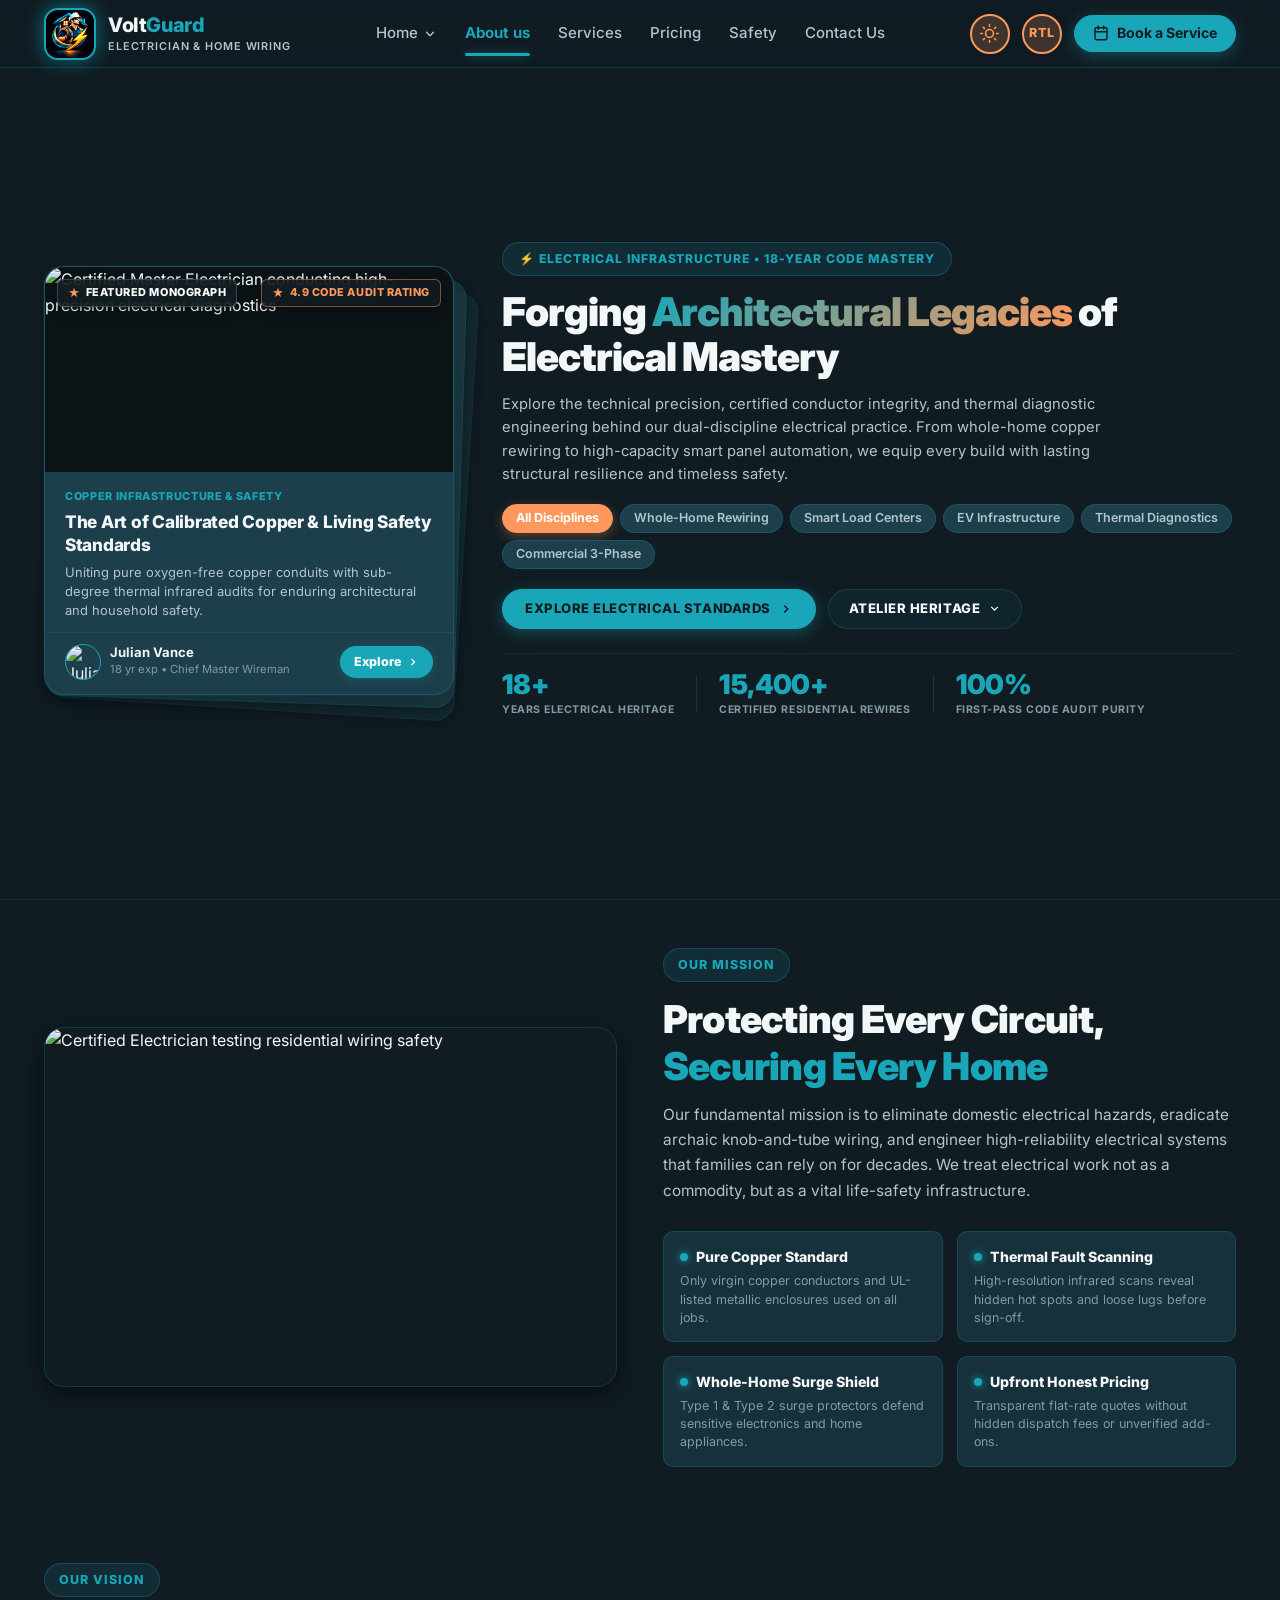
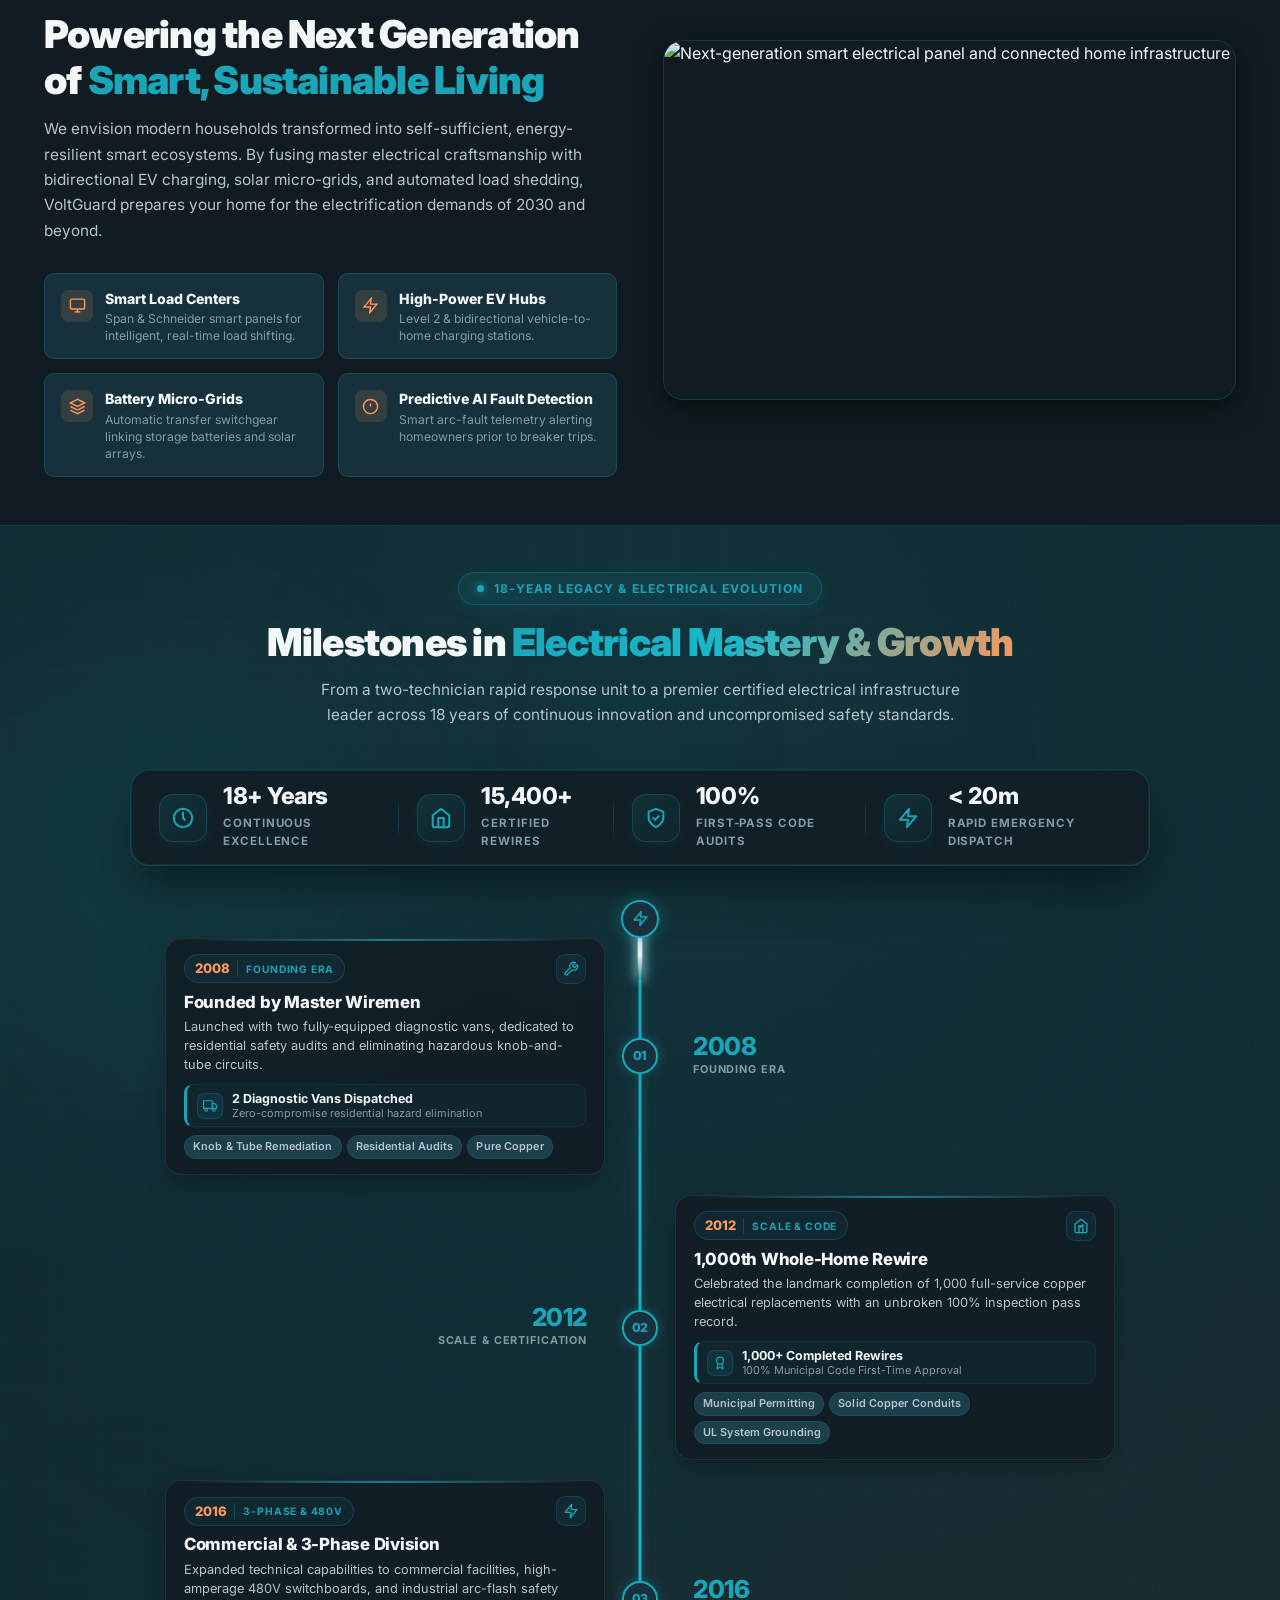
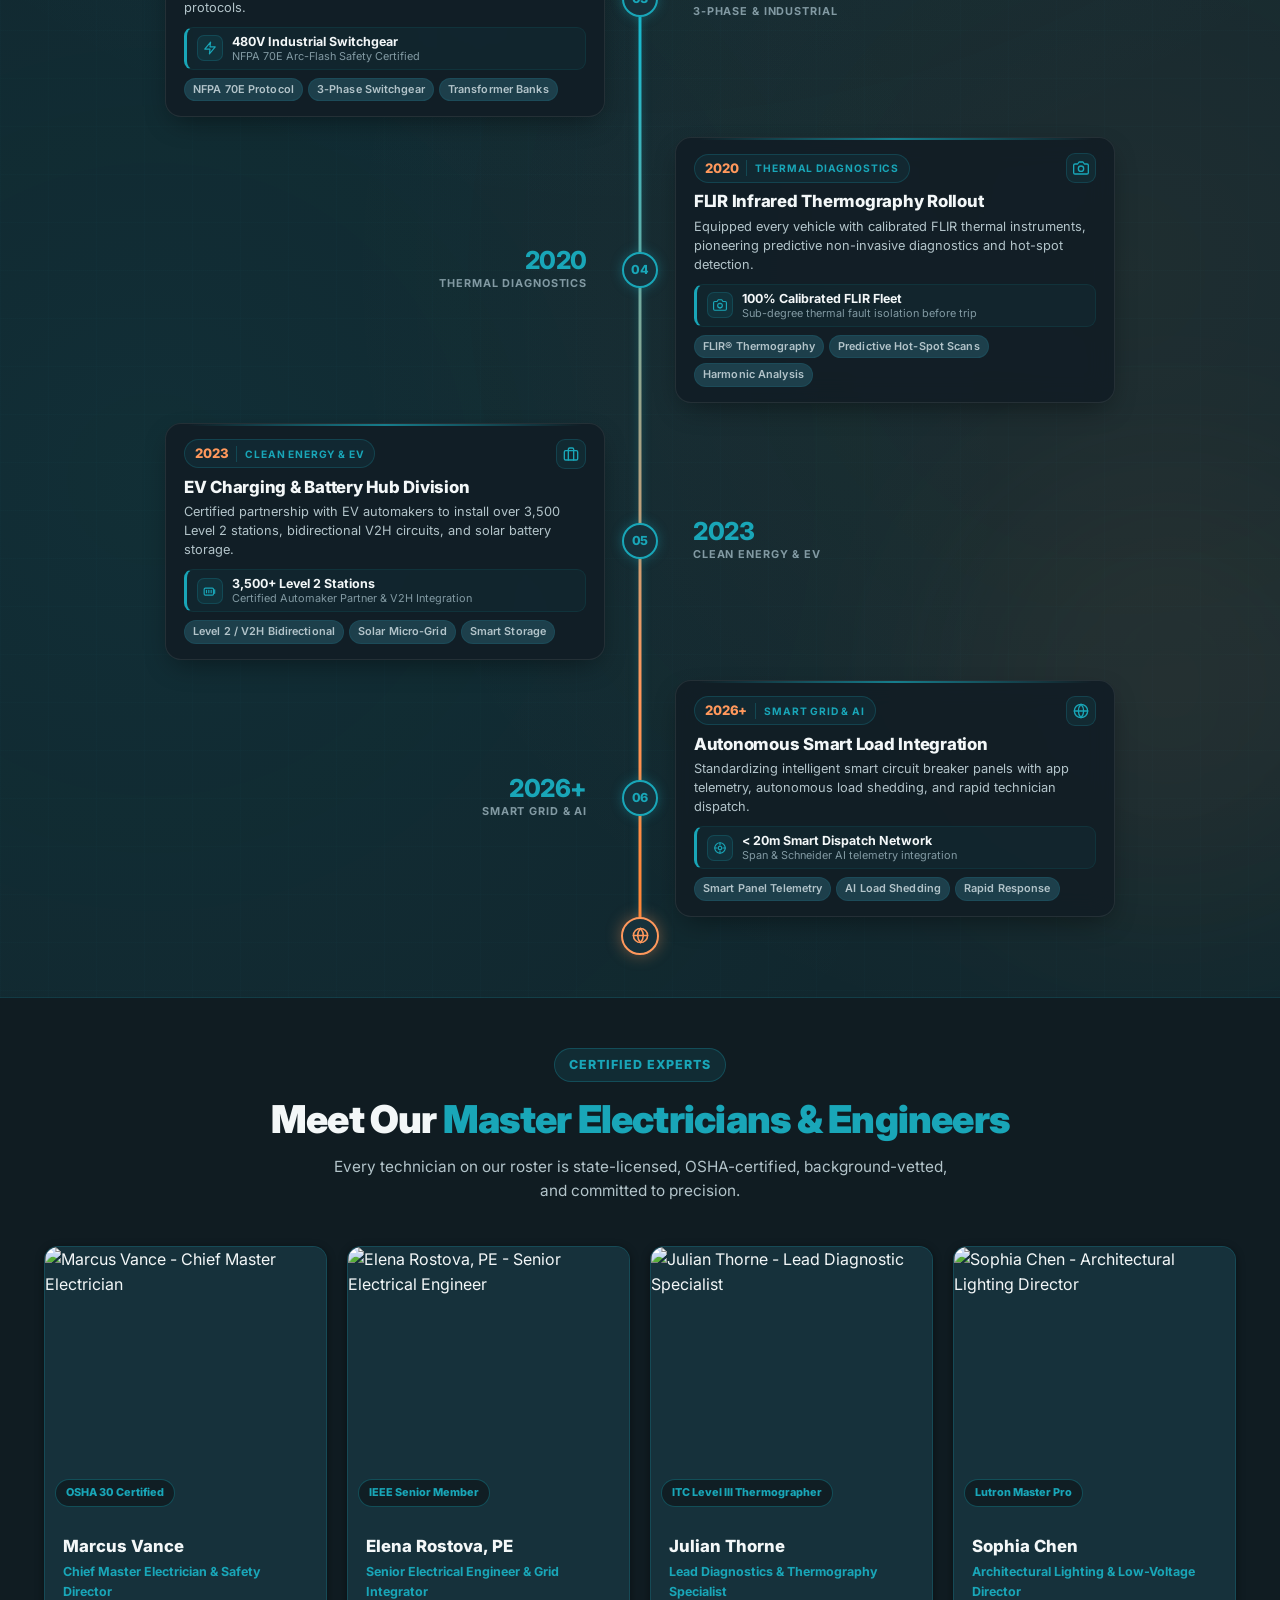
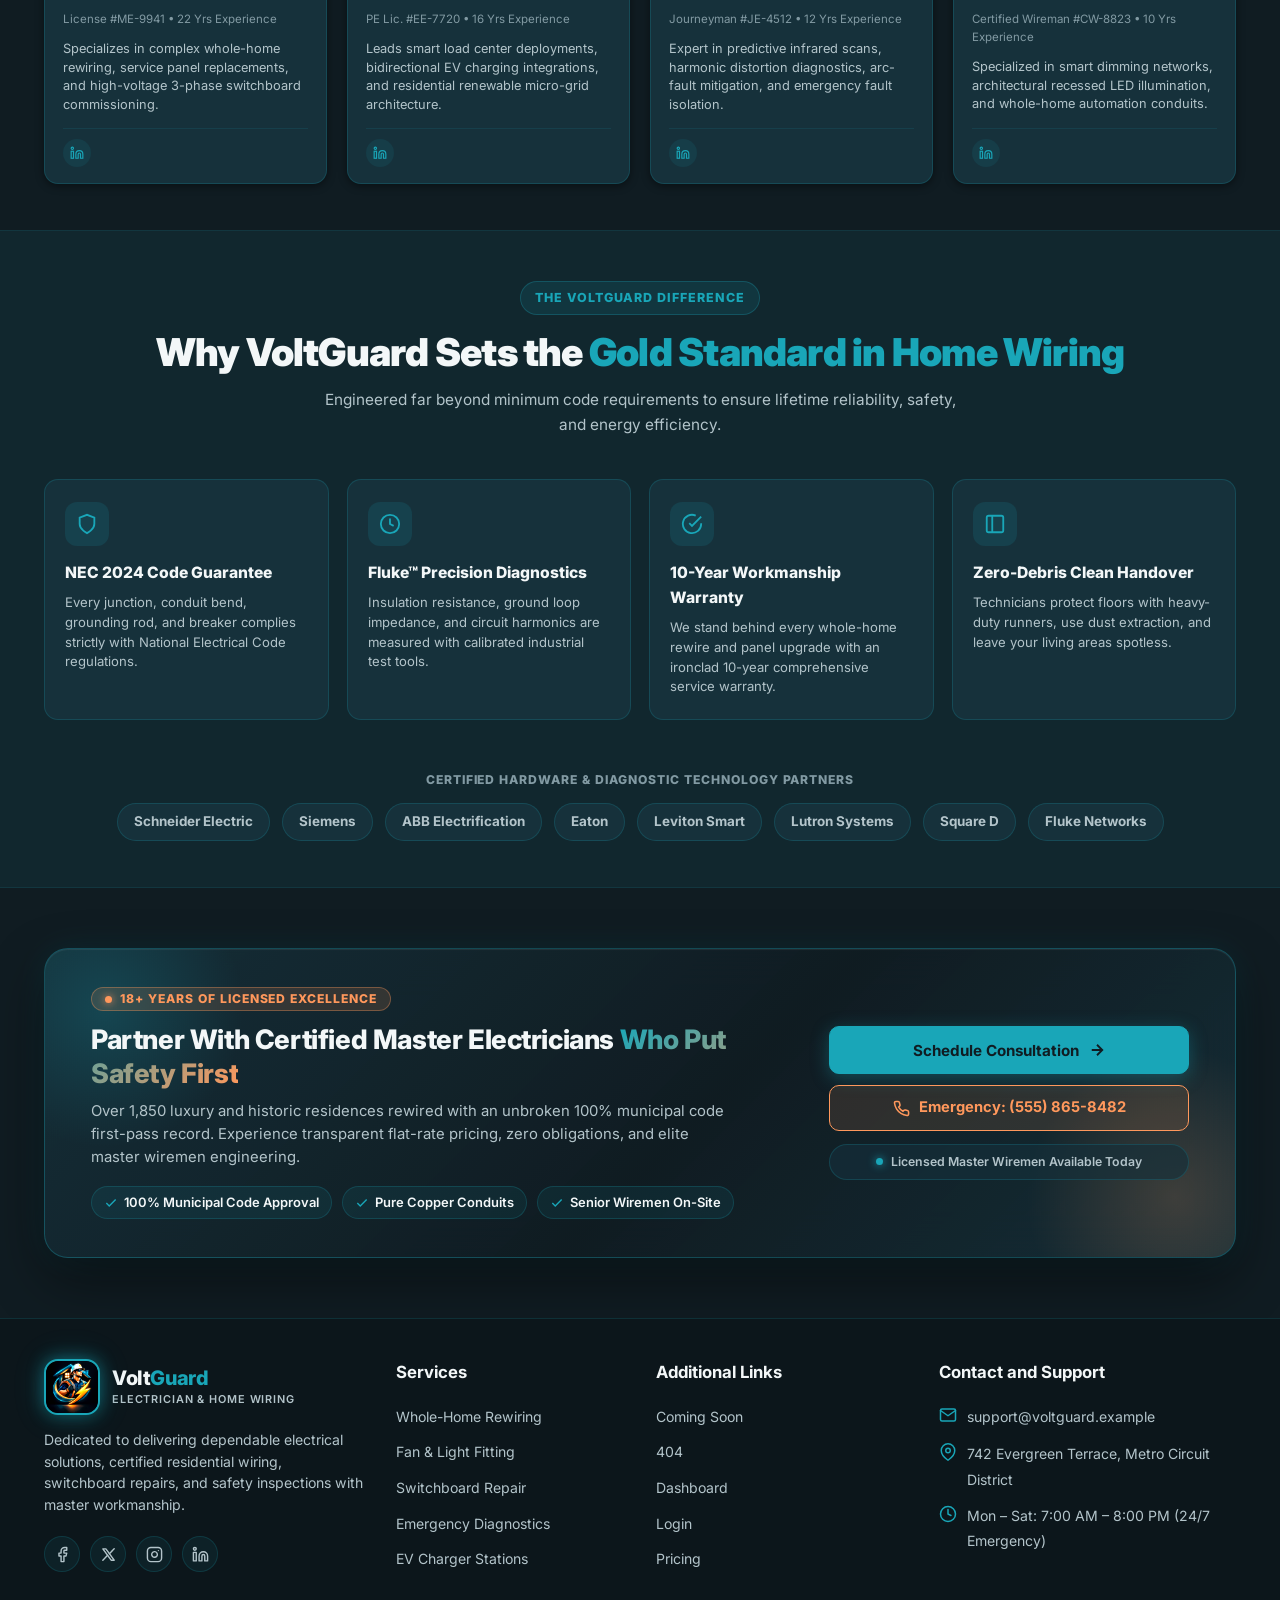
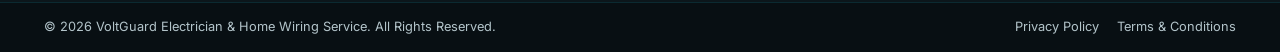
==== commit 2444c0b8: "Add files via upload" ====
--- a/About.html
+++ b/About.html
@@ -1,4 +1,4 @@
-﻿<!DOCTYPE html>
+<!DOCTYPE html>
 <html lang="en" data-theme="dark" dir="ltr">
 
 <head>
@@ -285,115 +285,147 @@
   <main id="mainContent">
 
     <!-- ========================================================================
-         SECTION 1: PREMIUM ABOUT HERO BANNER
-         - Breadcrumbs & Verification Badge
-         - Compelling Headline & Narrative
-         - Quick Live Stats Strip
-         - Master Stage with Floating Glass Accents
+         SECTION 1: PREMIUM ABOUT HERO BANNER (Architectural Editorial Layout)
+         - Left: Layered Master Monograph Card Deck
+         - Right: Eyebrow Dashes, Editorial Headline, Specialization Pills, Actions, Stats
          ======================================================================== -->
     <section class="about-hero-section" id="aboutHero" aria-label="About VoltGuard Electrical">
       <div class="about-container">
 
-        <!-- Breadcrumbs -->
-        <nav class="breadcrumb-nav" aria-label="Breadcrumb">
-          <a href="index.html" class="breadcrumb-link">Home</a>
-          <svg class="breadcrumb-chevron" viewBox="0 0 24 24" fill="none" stroke="currentColor" stroke-width="2"
-            stroke-linecap="round" stroke-linejoin="round" aria-hidden="true">
-            <polyline points="9 18 15 12 9 6"></polyline>
-          </svg>
-          <span class="breadcrumb-current">About Us</span>
-        </nav>
-
-        <div class="about-hero-grid">
-
-          <!-- Left: Hero Text & Metrics -->
-          <div class="about-hero-content">
-            <div class="section-badge">
-              <span>⚡ 18+ YEARS OF LICENSED ELECTRICAL EXCELLENCE</span>
-            </div>
-
-            <h1 class="about-hero-title">
-              Pioneering Safe, Resilient <span>Electrical &amp; Home Wiring</span> Solutions
+        <div class="about-hero-editorial-grid">
+
+          <!-- Left Column: Layered Master Monograph Card Deck -->
+          <div class="hero-card-stack-deck">
+            <!-- Subtle Background Layers for Depth -->
+            <div class="hero-deck-layer hero-deck-layer-2" aria-hidden="true"></div>
+            <div class="hero-deck-layer hero-deck-layer-1" aria-hidden="true"></div>
+
+            <!-- Front Featured Card -->
+            <div class="hero-monograph-card" id="heroMonographCard">
+              <div class="monograph-image-wrap">
+                <img id="monographImg"
+                  src="https://images.unsplash.com/photo-1615774925655-a0e97fc85c14?auto=format&fit=crop&w=900&q=85"
+                  alt="Certified Master Electrician conducting high-precision electrical diagnostics"
+                  loading="eager"
+                  onerror="this.onerror=null; this.src='https://images.unsplash.com/photo-1660330589693-99889d60181e?auto=format&fit=crop&w=900&q=85';">
+                
+                <!-- Floating Glass Overlays -->
+                <div class="monograph-badge-overlay overlay-top-left">
+                  <span class="star-icon">★</span>
+                  <span id="monographBadgeLeft">FEATURED MONOGRAPH</span>
+                </div>
+                <div class="monograph-badge-overlay overlay-top-right">
+                  <span class="star-icon">★</span>
+                  <span id="monographBadgeRight">4.9 CODE AUDIT RATING</span>
+                </div>
+              </div>
+
+              <div class="monograph-body">
+                <div class="monograph-category" id="monographCategory">COPPER INFRASTRUCTURE &amp; SAFETY</div>
+                <h3 class="monograph-title" id="monographTitle">The Art of Calibrated Copper &amp; Living Safety Standards</h3>
+                <p class="monograph-excerpt" id="monographExcerpt">
+                  Uniting pure oxygen-free copper conduits with sub-degree thermal infrared audits for enduring architectural and household safety.
+                </p>
+              </div>
+
+              <div class="monograph-footer">
+                <div class="monograph-author">
+                  <img src="https://images.unsplash.com/photo-1560250097-0b93528c311a?auto=format&fit=crop&w=160&q=80"
+                    alt="Julian Vance - Master Wireman" class="author-avatar" width="38" height="38">
+                  <div class="author-info">
+                    <span class="author-name" id="monographAuthorName">Julian Vance</span>
+                    <span class="author-role" id="monographAuthorRole">18 yr exp • Chief Master Wireman</span>
+                  </div>
+                </div>
+                <a href="#missionSection" class="btn-monograph-action" id="monographActionBtn" aria-label="Explore Monograph Story">
+                  <span>Explore</span>
+                  <svg viewBox="0 0 24 24" fill="none" stroke="currentColor" stroke-width="2.5">
+                    <polyline points="9 18 15 12 9 6"></polyline>
+                  </svg>
+                </a>
+              </div>
+            </div>
+          </div>
+
+          <!-- Right Column: Editorial Narrative, Filter Pills, Actions & Stats Strip -->
+          <div class="hero-editorial-content">
+
+            <!-- Blue Badge with Blue Text -->
+            <div class="section-badge hero-editorial-badge">
+              <span>⚡ ELECTRICAL INFRASTRUCTURE • 18-YEAR CODE MASTERY</span>
+            </div>
+
+            <!-- Main Headline with Gradient Word Highlight -->
+            <h1 class="hero-editorial-title">
+              Forging <span class="gradient-text">Architectural Legacies</span> of Electrical Mastery
             </h1>
 
-            <p class="about-hero-desc">
-              VoltGuard was founded on an uncompromising principle: every electrical connection must be robust,
-              code-compliant,
-              and completely free of hazard. Today, our certified master wiremen and electrical engineers power
-              thousands
-              of residences and commercial facilities with benchmark safety standards.
+            <!-- Narrative Description -->
+            <p class="hero-editorial-desc">
+              Explore the technical precision, certified conductor integrity, and thermal diagnostic engineering behind our dual-discipline electrical practice. From whole-home copper rewiring to high-capacity smart panel automation, we equip every build with lasting structural resilience and timeless safety.
             </p>
 
-            <div class="about-hero-actions">
-              <button type="button" class="btn btn-primary open-quote-modal-btn">
-                <svg width="16" height="16" viewBox="0 0 24 24" fill="none" stroke="currentColor" stroke-width="2"
-                  stroke-linecap="round" stroke-linejoin="round">
-                  <path d="M22 11.08V12a10 10 0 1 1-5.93-9.14"></path>
-                  <polyline points="22 4 12 14.01 9 11.01"></polyline>
-                </svg>
-                <span>Schedule a Safety Audit</span>
+            <!-- Specialization / Disciplines Filter Pills Row -->
+            <div class="hero-discipline-pills" role="tablist" aria-label="Electrical Specialization Disciplines">
+              <button type="button" class="discipline-pill active" data-discipline="all" role="tab" aria-selected="true">
+                All Disciplines
               </button>
-
-              <a href="#timeline" class="btn btn-outline">
-                <span>Explore Timeline</span>
-                <svg width="16" height="16" viewBox="0 0 24 24" fill="none" stroke="currentColor" stroke-width="2"
-                  stroke-linecap="round" stroke-linejoin="round">
-                  <line x1="5" y1="12" x2="19" y2="12"></line>
-                  <polyline points="12 5 19 12 12 19"></polyline>
+              <button type="button" class="discipline-pill" data-discipline="rewiring" role="tab" aria-selected="false">
+                Whole-Home Rewiring
+              </button>
+              <button type="button" class="discipline-pill" data-discipline="panels" role="tab" aria-selected="false">
+                Smart Load Centers
+              </button>
+              <button type="button" class="discipline-pill" data-discipline="ev" role="tab" aria-selected="false">
+                EV Infrastructure
+              </button>
+              <button type="button" class="discipline-pill" data-discipline="thermal" role="tab" aria-selected="false">
+                Thermal Diagnostics
+              </button>
+              <button type="button" class="discipline-pill" data-discipline="industrial" role="tab" aria-selected="false">
+                Commercial 3-Phase
+              </button>
+            </div>
+
+            <!-- Action Buttons Row -->
+            <div class="hero-action-cluster">
+              <a href="book-a-service.html" class="btn btn-primary hero-editorial-btn-primary">
+                <span>EXPLORE ELECTRICAL STANDARDS</span>
+                <svg viewBox="0 0 24 24" fill="none" stroke="currentColor" stroke-width="2.5">
+                  <polyline points="9 18 15 12 9 6"></polyline>
                 </svg>
               </a>
-            </div>
-
-            <!-- Stats Strip in Hero -->
-            <div class="about-stats-strip">
-              <div class="stat-item-box">
-                <span class="stat-number">15,400+</span>
-                <span class="stat-label">Homes Rewired</span>
-              </div>
-              <div class="stat-item-box">
-                <span class="stat-number">100%</span>
-                <span class="stat-label">Master Licensed</span>
-              </div>
-              <div class="stat-item-box">
-                <span class="stat-number">&lt; 20m</span>
-                <span class="stat-label">Emergency Dispatch</span>
-              </div>
-              <div class="stat-item-box">
-                <span class="stat-number">0</span>
-                <span class="stat-label">Safety Deficiencies</span>
-              </div>
-            </div>
-          </div>
-
-          <!-- Right: Visual Stage -->
-          <div class="hero-visual-stage">
-            <div class="visual-image-card">
-              <img src="https://images.unsplash.com/photo-1621905251189-08b45d6a269e?auto=format&fit=crop&w=1000&q=85"
-                alt="Licensed Master Electrician conducting high-precision breaker diagnostics" loading="eager"
-                onerror="this.onerror=null; this.src='https://images.unsplash.com/photo-1581092160607-ee22621dd758?auto=format&fit=crop&w=1000&q=85';">
-              <div class="visual-glass-overlay"></div>
-            </div>
-
-            <!-- Floating Glass Badges -->
-            <div class="floating-glass-badge badge-top-right">
-              <div class="badge-icon-box">🛡️</div>
-              <div>
-                <div class="badge-title-txt">NEC 2024 Compliant</div>
-                <div class="badge-sub-txt">100% Code Verified</div>
-              </div>
-            </div>
-
-            <div class="floating-glass-badge badge-bottom-left">
-              <div class="badge-icon-box">⚡</div>
-              <div>
-                <div class="badge-title-txt">Thermal Scanned</div>
-                <div class="badge-sub-txt">Fluke FLIR Inspected</div>
-              </div>
-            </div>
-
-          </div>
-
-        </div>
+
+              <a href="#timeline" class="btn btn-outline hero-editorial-btn-secondary">
+                <span>ATELIER HERITAGE</span>
+                <svg viewBox="0 0 24 24" fill="none" stroke="currentColor" stroke-width="2.5">
+                  <polyline points="6 9 12 15 18 9"></polyline>
+                </svg>
+              </a>
+            </div>
+
+            <!-- 3-Column Stats Counter Strip with Vertical Dividers -->
+            <div class="hero-stats-counter-strip">
+              <div class="hero-stat-block">
+                <span class="hero-stat-value">18+</span>
+                <span class="hero-stat-label">YEARS ELECTRICAL HERITAGE</span>
+              </div>
+              <div class="stat-vertical-divider" aria-hidden="true"></div>
+              <div class="hero-stat-block">
+                <span class="hero-stat-value">15,400+</span>
+                <span class="hero-stat-label">CERTIFIED RESIDENTIAL REWIRES</span>
+              </div>
+              <div class="stat-vertical-divider" aria-hidden="true"></div>
+              <div class="hero-stat-block">
+                <span class="hero-stat-value">100%</span>
+                <span class="hero-stat-label">FIRST-PASS CODE AUDIT PURITY</span>
+              </div>
+            </div>
+
+          </div>
+
+        </div>
+
       </div>
     </section>
 
@@ -560,7 +592,7 @@
 
           <!-- Right: Image Card -->
           <div class="side-image-wrap">
-            <img src="https://images.unsplash.com/photo-1558494949-ef010cbdcc31?auto=format&fit=crop&w=900&q=80"
+            <img src="https://images.unsplash.com/photo-1544724569-5f546fd6f2b5?auto=format&fit=crop&w=900&q=80"
               alt="Next-generation smart electrical panel and connected home infrastructure" loading="lazy">
             <div class="floating-glass-badge badge-top-right">
               <div class="badge-icon-box">🌐</div>
--- a/About.css
+++ b/About.css
@@ -140,6 +140,40 @@
 [dir="rtl"] .mobile-chevron,
 [dir="rtl"] .breadcrumb-chevron {
   transform: scaleX(-1);
+}
+
+[dir="rtl"] .hero-deck-layer-2 {
+  transform: rotate(-3.5deg) translate(-14px, 14px);
+}
+
+[dir="rtl"] .hero-deck-layer-1 {
+  transform: rotate(-1.8deg) translate(-7px, 7px);
+}
+
+[dir="rtl"] .hero-card-stack-deck:hover .hero-deck-layer-2 {
+  transform: rotate(-4.2deg) translate(-16px, 16px);
+}
+
+[dir="rtl"] .hero-card-stack-deck:hover .hero-deck-layer-1 {
+  transform: rotate(-2.2deg) translate(-8px, 8px);
+}
+
+[dir="rtl"] .overlay-top-left {
+  left: auto;
+  right: 12px;
+}
+
+[dir="rtl"] .overlay-top-right {
+  right: auto;
+  left: 12px;
+}
+
+[dir="rtl"] .btn-monograph-action:hover {
+  transform: translateX(-2px);
+}
+
+[dir="rtl"] .hero-editorial-btn-primary:hover svg {
+  transform: translateX(-3px);
 }
 
 /* --------------------------------------------------------------------------
@@ -299,6 +333,15 @@
   text-transform: uppercase;
   letter-spacing: 0.08em;
   margin-bottom: 14px;
+  width: fit-content;
+  max-width: max-content;
+  align-self: flex-start;
+}
+
+.section-intro-center .section-badge {
+  align-self: center;
+  margin-left: auto;
+  margin-right: auto;
 }
 
 .section-badge.secondary-badge {
@@ -961,21 +1004,33 @@
 /* --------------------------------------------------------------------------
    6. SECTION 1: ABOUT HERO BANNER (Compact & Premium)
    -------------------------------------------------------------------------- */
+/* --------------------------------------------------------------------------
+   6. SECTION 1: ABOUT HERO BANNER (Architectural Editorial Layout)
+   -------------------------------------------------------------------------- */
 .about-hero-section {
-  padding: 42px 0 38px 0;
-  background: radial-gradient(circle at 50% 0%, rgba(var(--color-primary-rgb), 0.12) 0%, transparent 65%);
+  min-height: calc(100vh - var(--header-height));
+  display: flex;
+  align-items: center;
+  justify-content: center;
+  padding: 24px 0 30px 0;
   position: relative;
   overflow: hidden;
+  background: radial-gradient(circle at 65% 20%, rgba(var(--color-primary-rgb), 0.08) 0%, transparent 60%),
+              radial-gradient(circle at 20% 80%, rgba(var(--color-secondary-rgb), 0.05) 0%, transparent 50%),
+              var(--bg-canvas);
   border-bottom: 1px solid var(--border-light);
 }
 
+.hero-compact-breadcrumb {
+  margin-bottom: 16px;
+}
+
 .breadcrumb-nav {
   display: flex;
   align-items: center;
   gap: 8px;
-  font-size: 0.84rem;
+  font-size: 0.82rem;
   color: var(--text-muted);
-  margin-bottom: 16px;
 }
 
 .breadcrumb-link {
@@ -988,8 +1043,8 @@
 }
 
 .breadcrumb-chevron {
-  width: 14px;
-  height: 14px;
+  width: 13px;
+  height: 13px;
   stroke: var(--text-muted);
 }
 
@@ -998,176 +1053,430 @@
   font-weight: 600;
 }
 
-.about-hero-grid {
+/* Editorial Grid Layout: Left Monograph Deck, Right Editorial Body */
+.about-hero-editorial-grid {
   display: grid;
-  grid-template-columns: 1.15fr 0.85fr;
-  gap: 40px;
-  align-items: center;
-}
-
-.about-hero-title {
-  font-size: clamp(2.1rem, 3.8vw, 2.9rem);
-  font-weight: 900;
-  color: var(--text-primary);
-  line-height: 1.18;
-  letter-spacing: -0.025em;
-  margin-bottom: 16px;
-}
-
-.about-hero-title span {
-  color: var(--color-primary);
-}
-
-.about-hero-desc {
-  font-size: 1.02rem;
-  color: var(--text-secondary);
-  line-height: 1.62;
-  margin-bottom: 24px;
-  max-width: 600px;
-}
-
-.about-hero-actions {
-  display: flex;
-  align-items: center;
-  gap: 14px;
-  flex-wrap: wrap;
-  margin-bottom: 30px;
-}
-
-/* Stats Strip in Hero */
-.about-stats-strip {
-  display: grid;
-  grid-template-columns: repeat(4, 1fr);
-  gap: 12px;
-  padding-top: 20px;
-  border-top: 1px solid var(--border-light);
-}
-
-.stat-item-box {
-  display: flex;
-  flex-direction: column;
-}
-
-.stat-number {
-  font-size: 1.45rem;
-  font-weight: 900;
-  color: var(--color-primary);
-  line-height: 1.1;
-  letter-spacing: -0.02em;
-}
-
-.stat-label {
-  font-size: 0.72rem;
-  color: var(--text-secondary);
-  font-weight: 600;
-  margin-top: 4px;
-  text-transform: uppercase;
-  letter-spacing: 0.04em;
-}
-
-/* Hero Visual Stage */
-.hero-visual-stage {
+  grid-template-columns: 410px 1fr;
+  gap: 48px;
+  align-items: center;
+}
+
+/* ==========================================================================
+   LEFT COLUMN: LAYERED MASTER MONOGRAPH CARD DECK
+   ========================================================================== */
+.hero-card-stack-deck {
   position: relative;
-  display: flex;
-  align-items: center;
-  justify-content: center;
-}
-
-.visual-image-card {
   width: 100%;
-  height: 380px;
+  max-width: 410px;
+}
+
+/* Layer 2 (Deepest subtle back layer) */
+.hero-deck-layer-2 {
+  position: absolute;
+  inset: 0;
+  background-color: var(--bg-surface-elevated);
+  border: 1px solid var(--border-color);
+  border-radius: var(--radius-lg);
+  transform: rotate(3.5deg) translate(14px, 14px);
+  opacity: 0.35;
+  z-index: 1;
+  pointer-events: none;
+  box-shadow: var(--shadow-sm);
+  transition: transform var(--transition-normal);
+}
+
+/* Layer 1 (Mid back layer) */
+.hero-deck-layer-1 {
+  position: absolute;
+  inset: 0;
+  background-color: var(--bg-surface-elevated);
+  border: 1px solid var(--border-color);
+  border-radius: var(--radius-lg);
+  transform: rotate(1.8deg) translate(7px, 7px);
+  opacity: 0.65;
+  z-index: 2;
+  pointer-events: none;
+  box-shadow: var(--shadow-sm);
+  transition: transform var(--transition-normal);
+}
+
+.hero-card-stack-deck:hover .hero-deck-layer-2 {
+  transform: rotate(4.2deg) translate(16px, 16px);
+}
+
+.hero-card-stack-deck:hover .hero-deck-layer-1 {
+  transform: rotate(2.2deg) translate(8px, 8px);
+}
+
+/* Front Featured Monograph Card */
+.hero-monograph-card {
+  position: relative;
+  z-index: 3;
+  background-color: var(--bg-surface-elevated);
+  border: 1px solid var(--border-color);
   border-radius: var(--radius-lg);
   overflow: hidden;
-  border: 1px solid var(--border-color);
-  box-shadow: var(--shadow-lg), var(--shadow-glow);
+  box-shadow: 0 16px 36px -10px rgba(0, 0, 0, 0.25), 0 0 0 1px rgba(var(--color-primary-rgb), 0.08);
+  transition: transform var(--transition-fast), border-color var(--transition-fast), box-shadow var(--transition-fast);
+}
+
+.hero-monograph-card:hover {
+  transform: translateY(-2px);
+  border-color: var(--color-primary);
+  box-shadow: 0 20px 42px -10px rgba(0, 0, 0, 0.35), 0 0 16px rgba(var(--color-primary-rgb), 0.2);
+}
+
+/* Image Wrap & Floating Glass Badges */
+.monograph-image-wrap {
   position: relative;
-}
-
-.visual-image-card img {
+  width: 100%;
+  height: 205px;
+  overflow: hidden;
+  background-color: #0b1317;
+}
+
+.monograph-image-wrap img {
   width: 100%;
   height: 100%;
   object-fit: cover;
-  transition: transform var(--transition-slow);
-}
-
-.visual-image-card:hover img {
-  transform: scale(1.04);
-}
-
-.visual-glass-overlay {
+  transition: transform 0.6s cubic-bezier(0.16, 1, 0.3, 1), opacity 0.35s ease;
+}
+
+.hero-monograph-card:hover .monograph-image-wrap img {
+  transform: scale(1.05);
+}
+
+.monograph-badge-overlay {
   position: absolute;
-  inset: 0;
-  background: linear-gradient(180deg, transparent 50%, rgba(16, 28, 34, 0.85) 100%);
-}
-
-[data-theme="light"] .visual-glass-overlay {
-  background: linear-gradient(180deg, transparent 55%, rgba(22, 49, 59, 0.45) 100%);
-}
-
-/* Floating Glass Badges */
-.floating-glass-badge {
-  position: absolute;
-  display: flex;
-  align-items: center;
-  gap: 10px;
-  padding: 10px 16px;
-  background: rgba(22, 49, 59, 0.90);
-  backdrop-filter: blur(12px);
-  -webkit-backdrop-filter: blur(12px);
-  border: 1px solid rgba(var(--color-primary-rgb), 0.35);
-  border-radius: var(--radius-md);
-  box-shadow: 0 8px 24px rgba(0, 0, 0, 0.45);
+  top: 12px;
+  padding: 4px 10px;
+  border-radius: 6px;
+  font-size: 0.68rem;
+  font-weight: 800;
+  letter-spacing: 0.05em;
+  backdrop-filter: blur(10px);
+  -webkit-backdrop-filter: blur(10px);
+  display: flex;
+  align-items: center;
+  gap: 5px;
   z-index: 2;
-  transition: transform var(--transition-fast);
-}
-
-[data-theme="light"] .floating-glass-badge {
-  background: rgba(255, 255, 255, 0.95);
-  border-color: rgba(0, 124, 145, 0.3);
-  box-shadow: 0 8px 24px rgba(22, 49, 59, 0.15);
-}
-
-.badge-top-right {
-  top: 18px;
-  right: -14px;
-}
-
-.badge-bottom-left {
-  bottom: 18px;
-  left: -14px;
-}
-
-[dir="rtl"] .badge-top-right {
-  right: auto;
-  left: -14px;
-}
-
-[dir="rtl"] .badge-bottom-left {
-  left: auto;
-  right: -14px;
-}
-
-.badge-icon-box {
-  width: 32px;
-  height: 32px;
+  box-shadow: 0 4px 12px rgba(0, 0, 0, 0.3);
+}
+
+.overlay-top-left {
+  left: 12px;
+  background: rgba(16, 28, 34, 0.82);
+  border: 1px solid rgba(255, 255, 255, 0.18);
+  color: #ffffff;
+}
+
+.overlay-top-right {
+  right: 12px;
+  background: rgba(16, 28, 34, 0.82);
+  border: 1px solid rgba(var(--color-secondary-rgb), 0.45);
+  color: var(--color-secondary);
+}
+
+.star-icon {
+  color: var(--color-secondary);
+  font-size: 0.72rem;
+}
+
+/* Card Body */
+.monograph-body {
+  padding: 16px 20px 12px 20px;
+}
+
+.monograph-category {
+  font-size: 0.68rem;
+  font-weight: 800;
+  letter-spacing: 0.06em;
+  text-transform: uppercase;
+  color: var(--color-primary);
+  margin-bottom: 5px;
+  transition: color var(--transition-fast);
+}
+
+.monograph-title {
+  font-size: 1.08rem;
+  font-weight: 800;
+  color: var(--text-primary);
+  line-height: 1.34;
+  margin-bottom: 6px;
+  letter-spacing: -0.015em;
+  transition: opacity 0.3s ease;
+}
+
+.monograph-excerpt {
+  font-size: 0.81rem;
+  color: var(--text-secondary);
+  line-height: 1.48;
+  transition: opacity 0.3s ease;
+}
+
+/* Card Footer */
+.monograph-footer {
+  display: flex;
+  align-items: center;
+  justify-content: space-between;
+  gap: 12px;
+  padding: 11px 20px 14px 20px;
+  border-top: 1px solid var(--border-light);
+}
+
+.monograph-author {
+  display: flex;
+  align-items: center;
+  gap: 9px;
+}
+
+.author-avatar {
+  width: 36px;
+  height: 36px;
   border-radius: 50%;
-  background: rgba(var(--color-primary-rgb), 0.18);
-  color: var(--color-primary);
-  display: flex;
-  align-items: center;
+  object-fit: cover;
+  border: 1.5px solid var(--color-primary);
+  flex-shrink: 0;
+}
+
+.author-info {
+  display: flex;
+  flex-direction: column;
+}
+
+.author-name {
+  font-size: 0.82rem;
+  font-weight: 700;
+  color: var(--text-primary);
+  line-height: 1.2;
+}
+
+.author-role {
+  font-size: 0.7rem;
+  color: var(--text-muted);
+}
+
+.btn-monograph-action {
+  display: inline-flex;
+  align-items: center;
+  gap: 6px;
+  padding: 6px 14px;
+  border-radius: 999px;
+  background: var(--color-primary);
+  color: #ffffff;
+  font-size: 0.78rem;
+  font-weight: 800;
+  transition: background var(--transition-fast), transform var(--transition-fast), box-shadow var(--transition-fast);
+  text-decoration: none;
+  box-shadow: 0 2px 8px rgba(var(--color-primary-rgb), 0.25);
+}
+
+.btn-monograph-action:hover {
+  background: var(--color-primary-hover);
+  transform: translateX(2px);
+  box-shadow: 0 4px 12px rgba(var(--color-primary-rgb), 0.35);
+}
+
+.btn-monograph-action svg {
+  width: 12px;
+  height: 12px;
+}
+
+/* ==========================================================================
+   RIGHT COLUMN: EDITORIAL NARRATIVE, PILLS, ACTIONS & STATS
+   ========================================================================== */
+.hero-editorial-content {
+  display: flex;
+  flex-direction: column;
   justify-content: center;
-  font-size: 1rem;
-}
-
-.badge-title-txt {
+}
+
+.hero-editorial-badge {
+  display: inline-flex;
+  align-items: center;
+  gap: 8px;
+  padding: 6px 16px;
+  background: rgba(var(--color-primary-rgb), 0.12);
+  border: 1px solid rgba(var(--color-primary-rgb), 0.28);
+  border-radius: var(--radius-pill);
+  color: var(--color-primary);
+  font-size: 0.76rem;
+  font-weight: 800;
+  letter-spacing: 0.08em;
+  text-transform: uppercase;
+  margin-bottom: 14px;
+  width: fit-content;
+}
+
+.hero-editorial-badge span {
+  color: var(--color-primary);
+}
+
+.hero-eyebrow-accent {
+  display: inline-flex;
+  align-items: center;
+  gap: 8px;
+  padding: 6px 16px;
+  background: rgba(var(--color-primary-rgb), 0.12);
+  border: 1px solid rgba(var(--color-primary-rgb), 0.28);
+  border-radius: var(--radius-pill);
+  margin-bottom: 14px;
+  width: fit-content;
+}
+
+.eyebrow-dash {
+  display: none;
+}
+
+.eyebrow-text {
+  font-size: 0.76rem;
+  font-weight: 800;
+  letter-spacing: 0.08em;
+  text-transform: uppercase;
+  color: var(--color-primary);
+}
+
+.hero-editorial-title {
+  font-size: clamp(1.95rem, 3.1vw, 2.65rem);
+  font-weight: 900;
+  color: var(--text-primary);
+  line-height: 1.15;
+  letter-spacing: -0.025em;
+  margin-bottom: 12px;
+}
+
+.hero-editorial-title .gradient-text {
+  background: linear-gradient(135deg, var(--color-primary) 0%, var(--color-secondary) 100%);
+  -webkit-background-clip: text;
+  -webkit-text-fill-color: transparent;
+  display: inline;
+}
+
+.hero-editorial-desc {
+  font-size: 0.92rem;
+  color: var(--text-secondary);
+  line-height: 1.58;
+  margin-bottom: 18px;
+  max-width: 620px;
+}
+
+/* Discipline Pills Filter Row */
+.hero-discipline-pills {
+  display: flex;
+  align-items: center;
+  gap: 7px;
+  flex-wrap: wrap;
+  margin-bottom: 20px;
+}
+
+.discipline-pill {
+  padding: 6px 13px;
+  border-radius: 999px;
+  font-size: 0.78rem;
+  font-weight: 600;
+  border: 1px solid var(--border-color);
+  background: var(--bg-surface-elevated);
+  color: var(--text-secondary);
+  cursor: pointer;
+  transition: all var(--transition-fast);
+  line-height: 1.2;
+}
+
+.discipline-pill:hover {
+  border-color: var(--color-primary);
+  color: var(--text-primary);
+}
+
+.discipline-pill.active {
+  background: var(--color-secondary);
+  border-color: var(--color-secondary);
+  color: #ffffff;
+  font-weight: 700;
+  box-shadow: 0 4px 12px rgba(var(--color-secondary-rgb), 0.3);
+}
+
+/* Action Buttons Cluster */
+.hero-action-cluster {
+  display: flex;
+  align-items: center;
+  gap: 12px;
+  flex-wrap: wrap;
+  margin-bottom: 24px;
+}
+
+.hero-editorial-btn-primary {
+  display: inline-flex;
+  align-items: center;
+  gap: 8px;
+  padding: 11px 22px;
   font-size: 0.82rem;
   font-weight: 800;
-  color: var(--text-primary);
-}
-
-.badge-sub-txt {
-  font-size: 0.68rem;
-  color: var(--text-secondary);
+  letter-spacing: 0.04em;
+  text-transform: uppercase;
+}
+
+.hero-editorial-btn-primary svg {
+  width: 14px;
+  height: 14px;
+  transition: transform var(--transition-fast);
+}
+
+.hero-editorial-btn-primary:hover svg {
+  transform: translateX(3px);
+}
+
+.hero-editorial-btn-secondary {
+  display: inline-flex;
+  align-items: center;
+  gap: 8px;
+  padding: 11px 20px;
+  font-size: 0.82rem;
+  font-weight: 800;
+  letter-spacing: 0.04em;
+  text-transform: uppercase;
+}
+
+.hero-editorial-btn-secondary svg {
+  width: 13px;
+  height: 13px;
+}
+
+/* 3-Column Stats Counter Strip */
+.hero-stats-counter-strip {
+  display: flex;
+  align-items: center;
+  gap: 22px;
+  padding-top: 16px;
+  border-top: 1px solid var(--border-light);
+}
+
+.hero-stat-block {
+  display: flex;
+  flex-direction: column;
+  gap: 2px;
+}
+
+.hero-stat-value {
+  font-size: 1.7rem;
+  font-weight: 900;
+  color: var(--color-primary);
+  line-height: 1.1;
+  letter-spacing: -0.02em;
+}
+
+.hero-stat-label {
+  font-size: 0.66rem;
+  font-weight: 700;
+  color: var(--text-muted);
+  letter-spacing: 0.05em;
+  text-transform: uppercase;
+}
+
+.stat-vertical-divider {
+  width: 1px;
+  height: 36px;
+  background-color: var(--border-color);
+  flex-shrink: 0;
 }
 
 /* --------------------------------------------------------------------------
@@ -1215,6 +1524,7 @@
 .side-content-wrap {
   display: flex;
   flex-direction: column;
+  align-items: flex-start;
 }
 
 .content-lead-para {
@@ -2776,9 +3086,20 @@
     display: flex;
   }
 
-  .about-hero-grid {
+  .about-hero-section {
+    min-height: auto;
+    max-height: none;
+    padding: 36px 0;
+  }
+
+  .about-hero-editorial-grid {
     grid-template-columns: 1fr;
-    gap: 32px;
+    gap: 36px;
+  }
+
+  .hero-card-stack-deck {
+    max-width: 480px;
+    margin: 0 auto;
   }
 
   .two-col-layout-grid {
@@ -2831,13 +3152,29 @@
 }
 
 @media screen and (max-width: 768px) {
-  .about-hero-title {
-    font-size: 2rem;
-  }
-
-  .about-stats-strip {
-    grid-template-columns: repeat(2, 1fr);
-    gap: 16px;
+  .hero-editorial-title {
+    font-size: 1.85rem;
+  }
+
+  .hero-stats-counter-strip {
+    flex-direction: column;
+    align-items: flex-start;
+    gap: 14px;
+  }
+
+  .stat-vertical-divider {
+    display: none;
+  }
+
+  .hero-action-cluster {
+    flex-direction: column;
+    width: 100%;
+  }
+
+  .hero-editorial-btn-primary,
+  .hero-editorial-btn-secondary {
+    width: 100%;
+    justify-content: center;
   }
 
   .feature-points-list,
--- a/standard_cta.css
+++ b/standard_cta.css
@@ -135,6 +135,9 @@
   text-transform: uppercase;
   margin-bottom: 12px;
   line-height: 1;
+  width: fit-content;
+  max-width: max-content;
+  align-self: flex-start;
 }
 
 .standard-cta-badge-dot {
